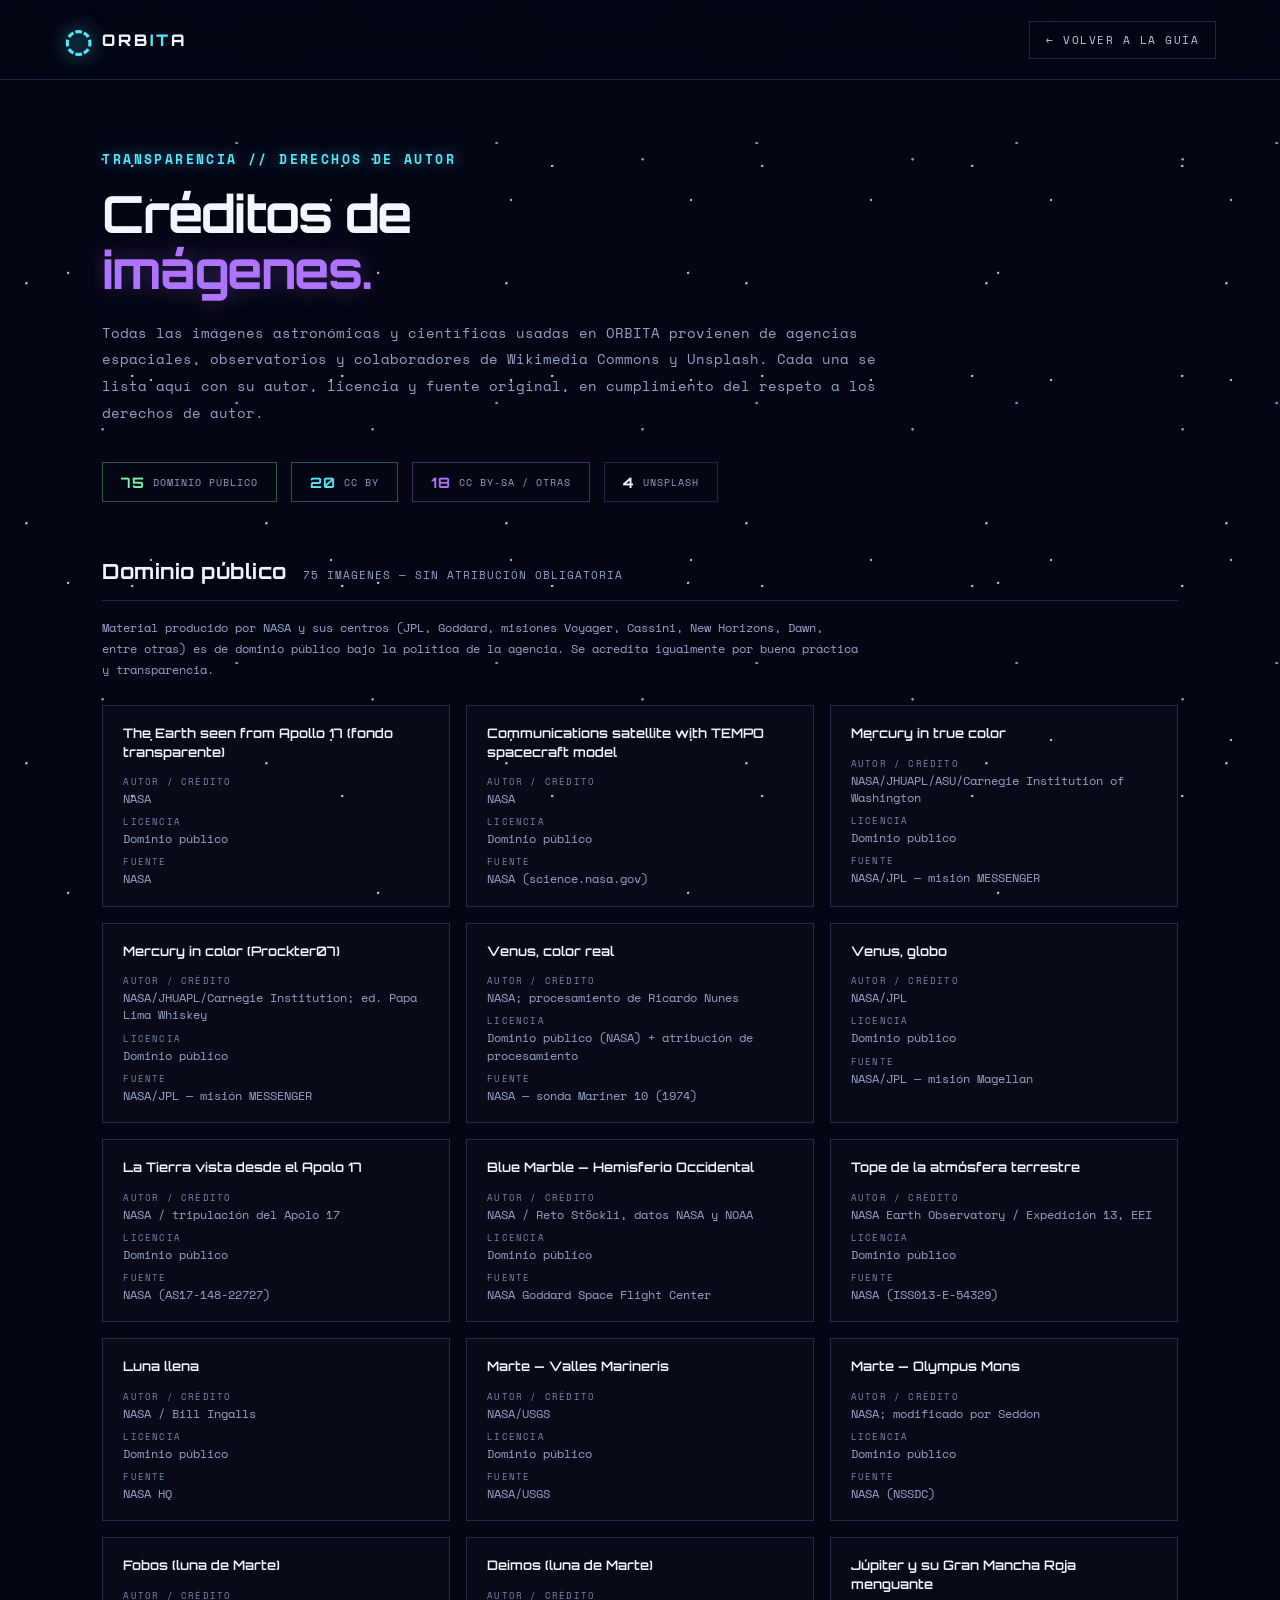
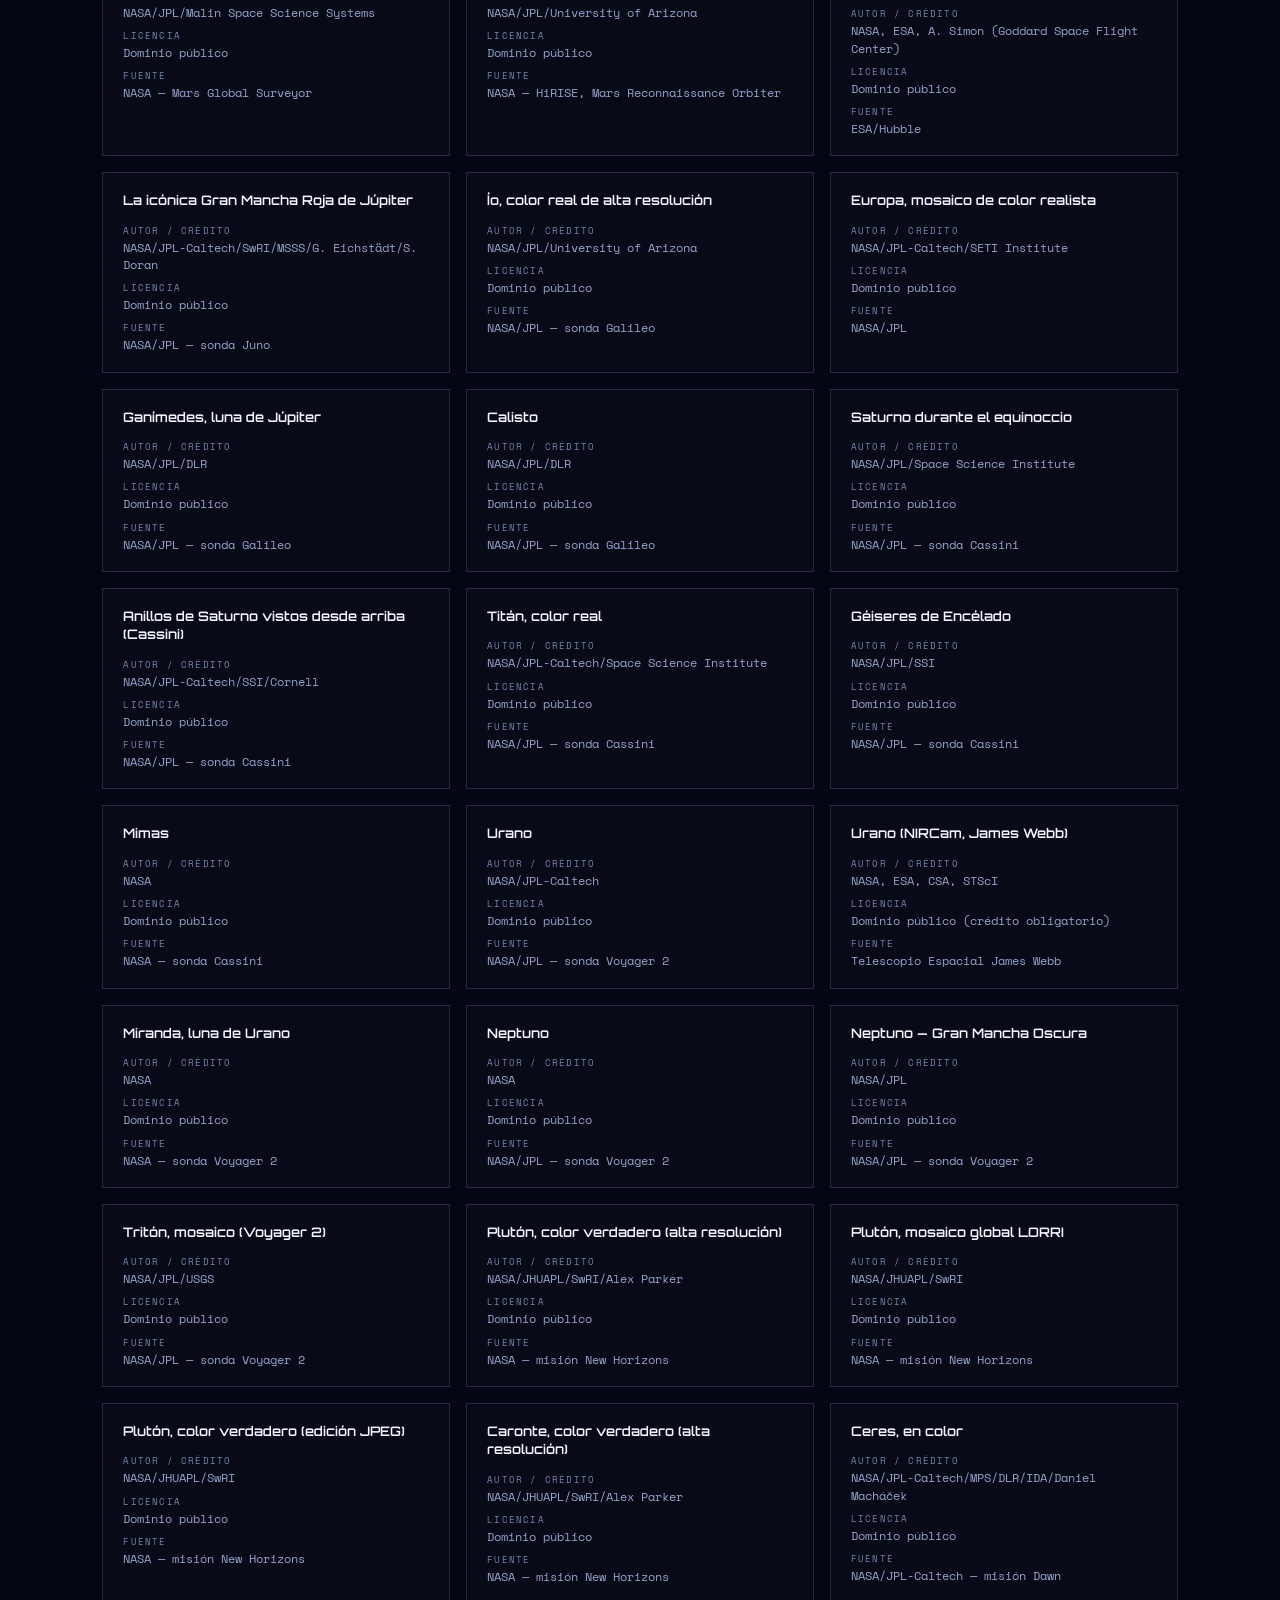
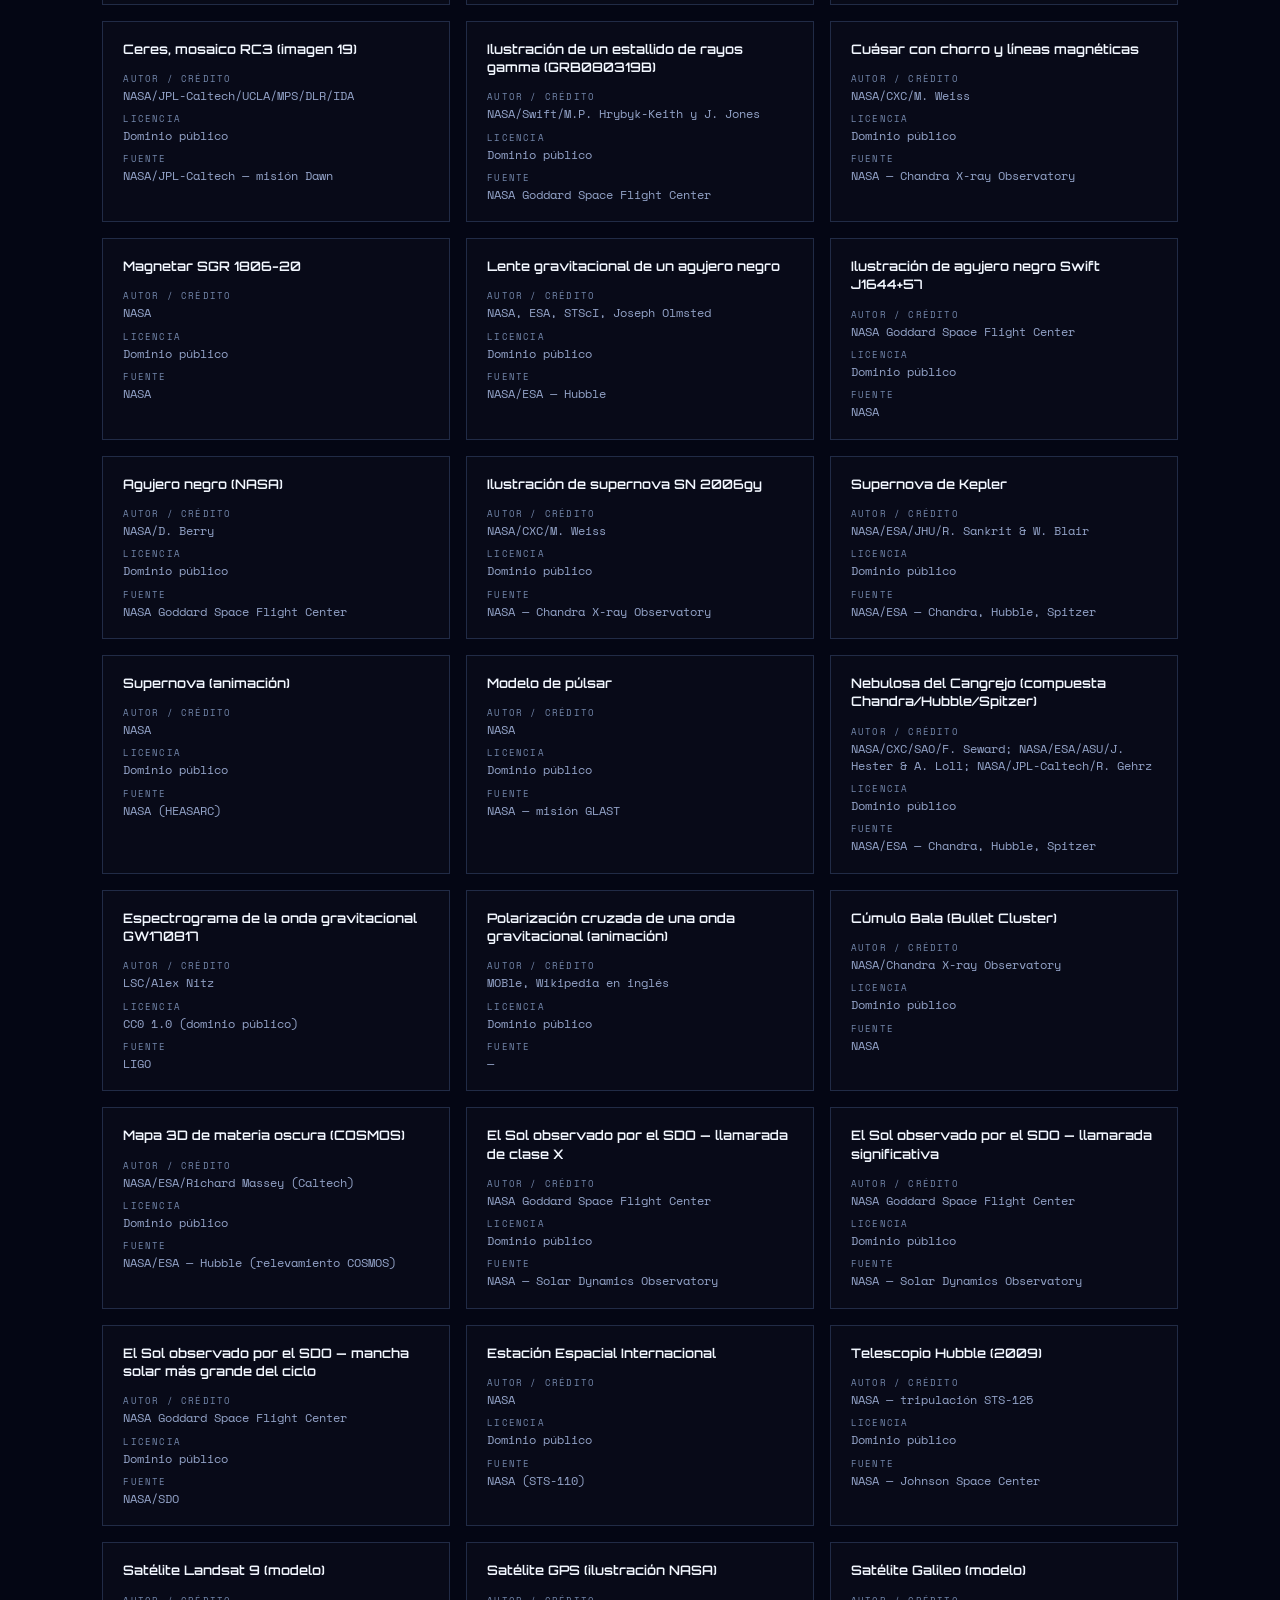
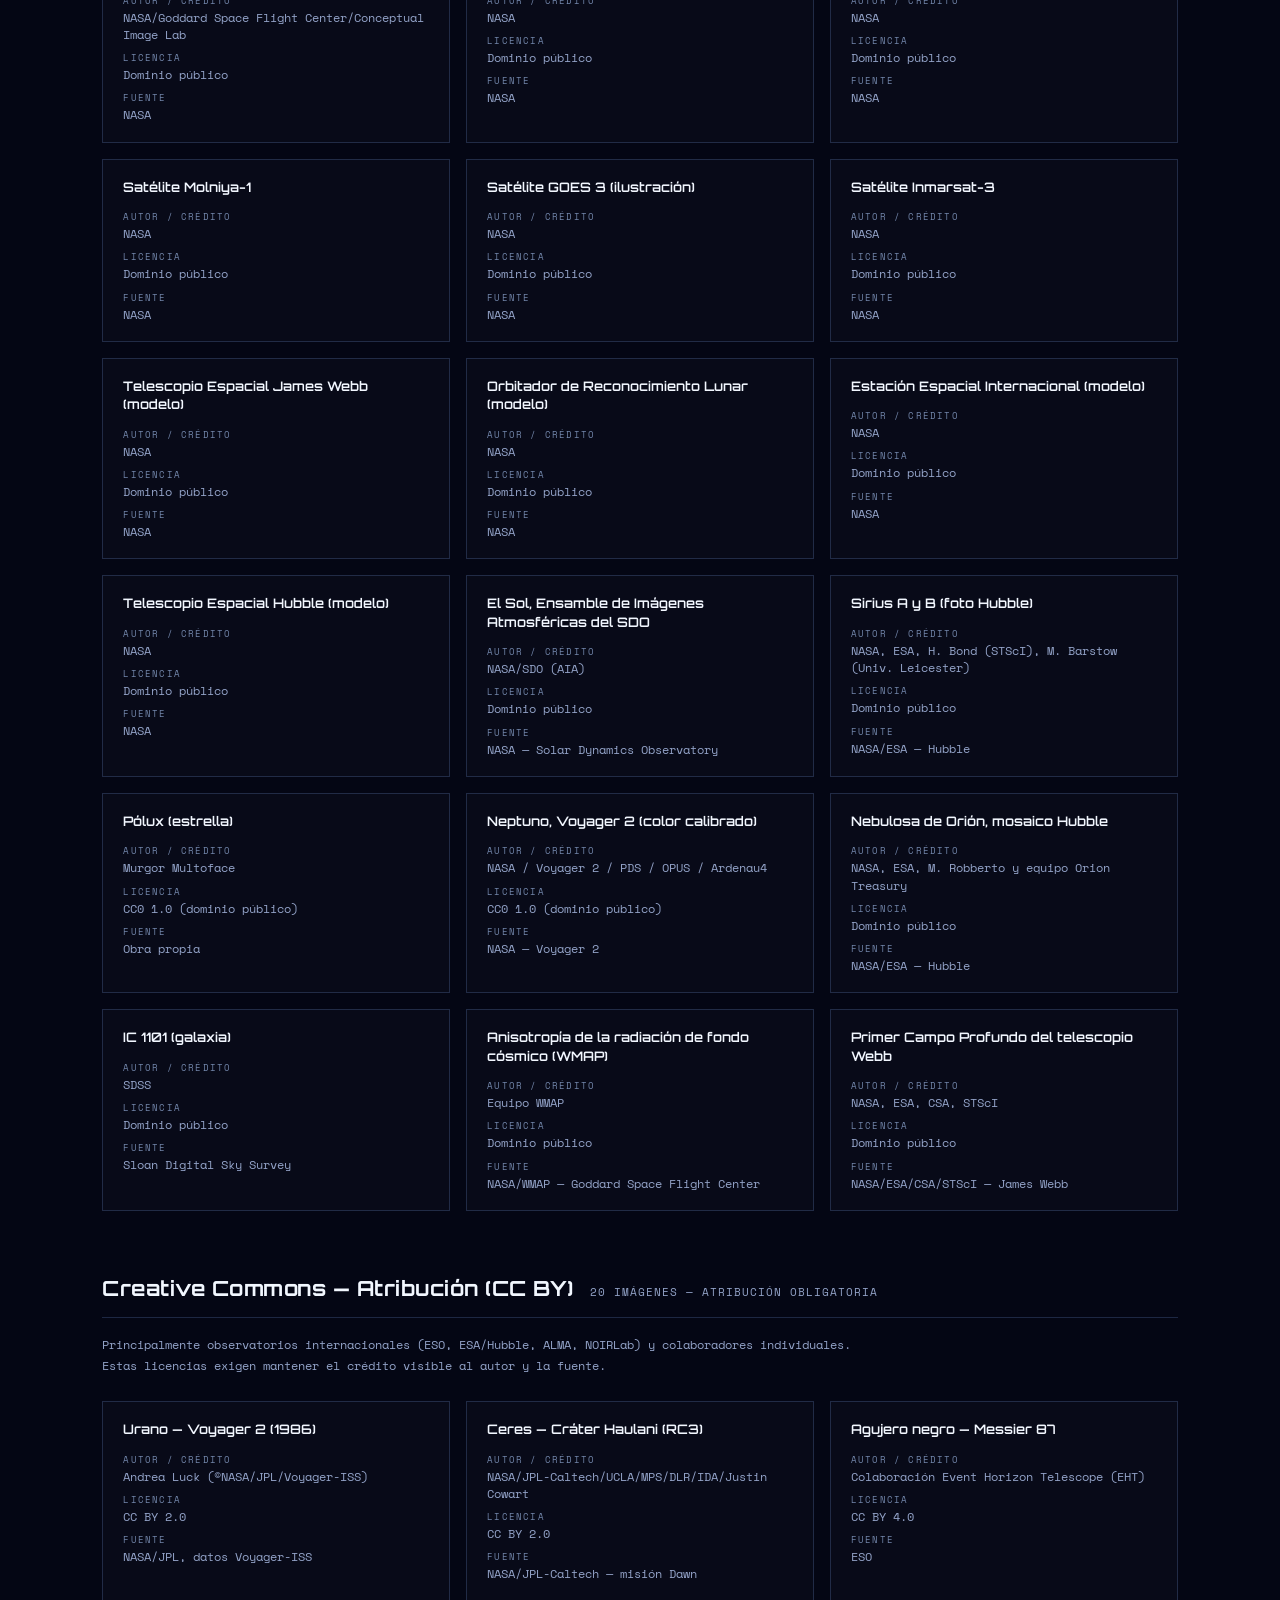
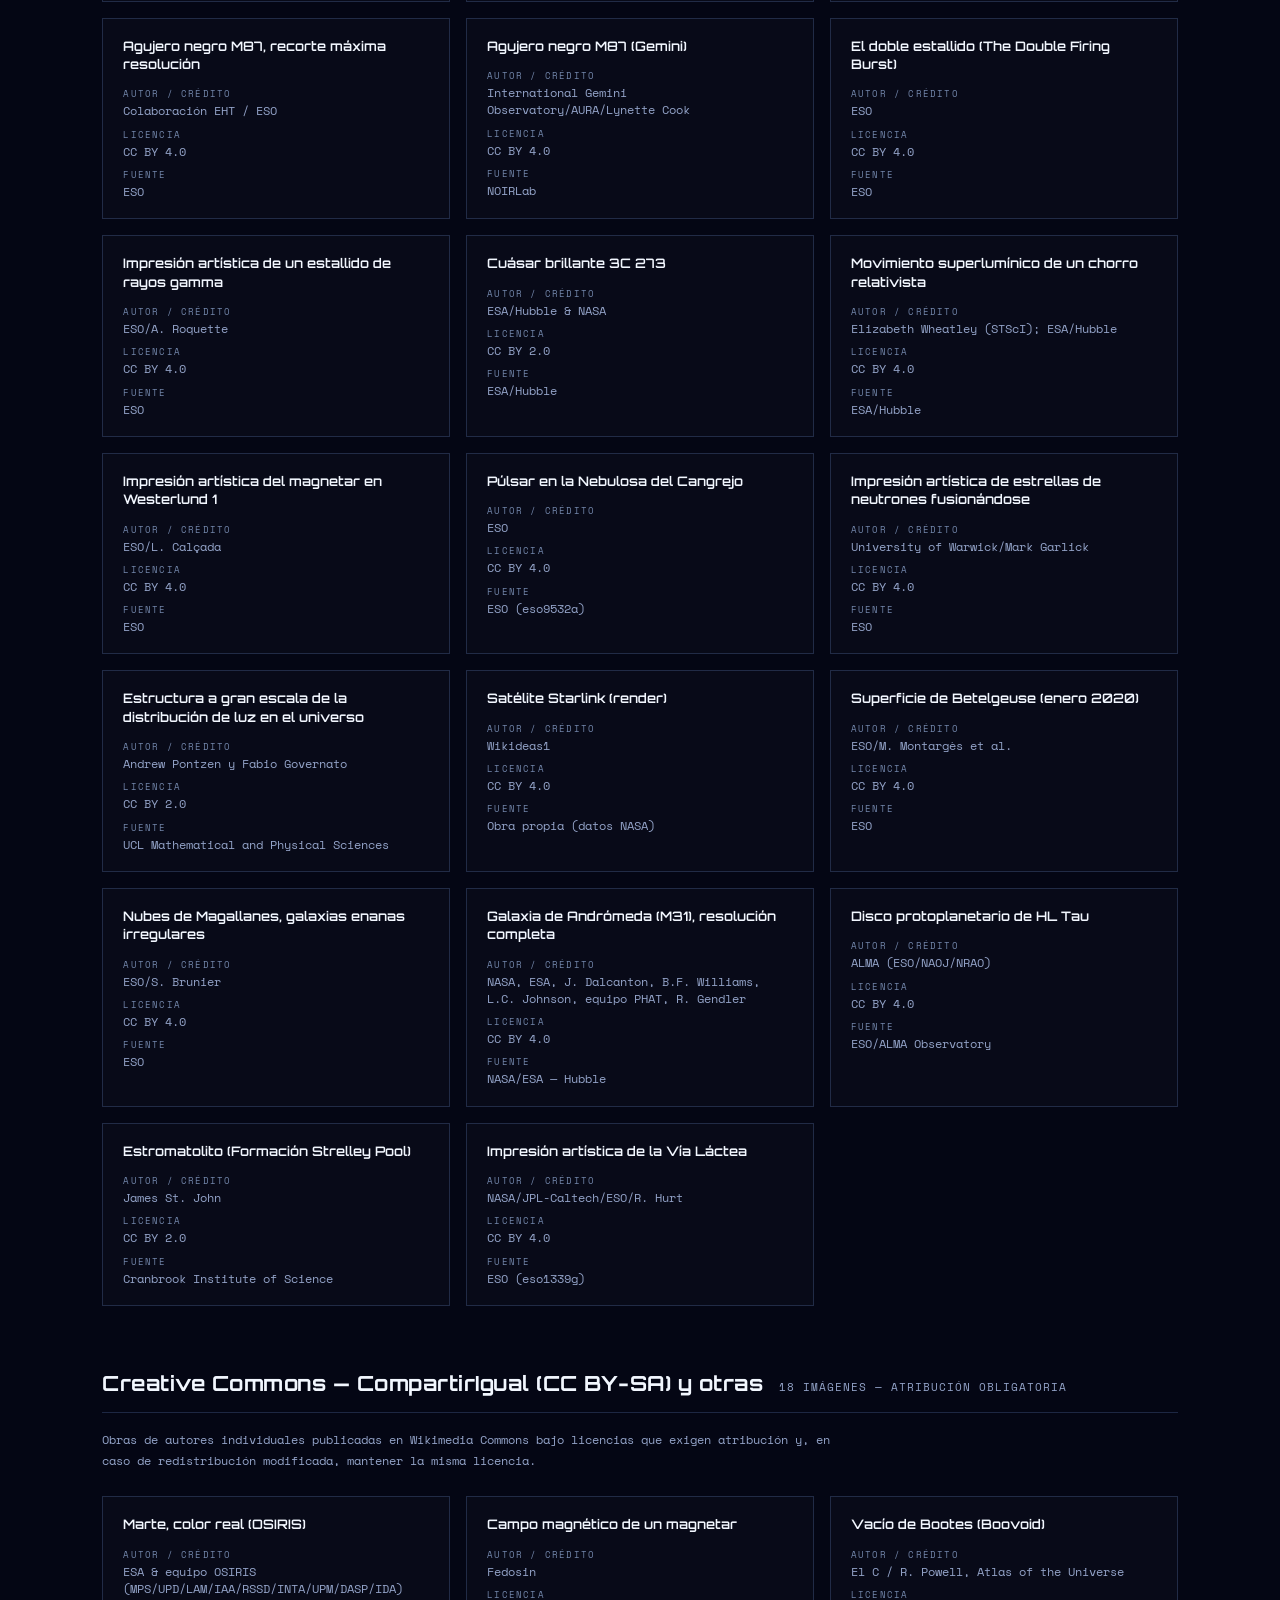
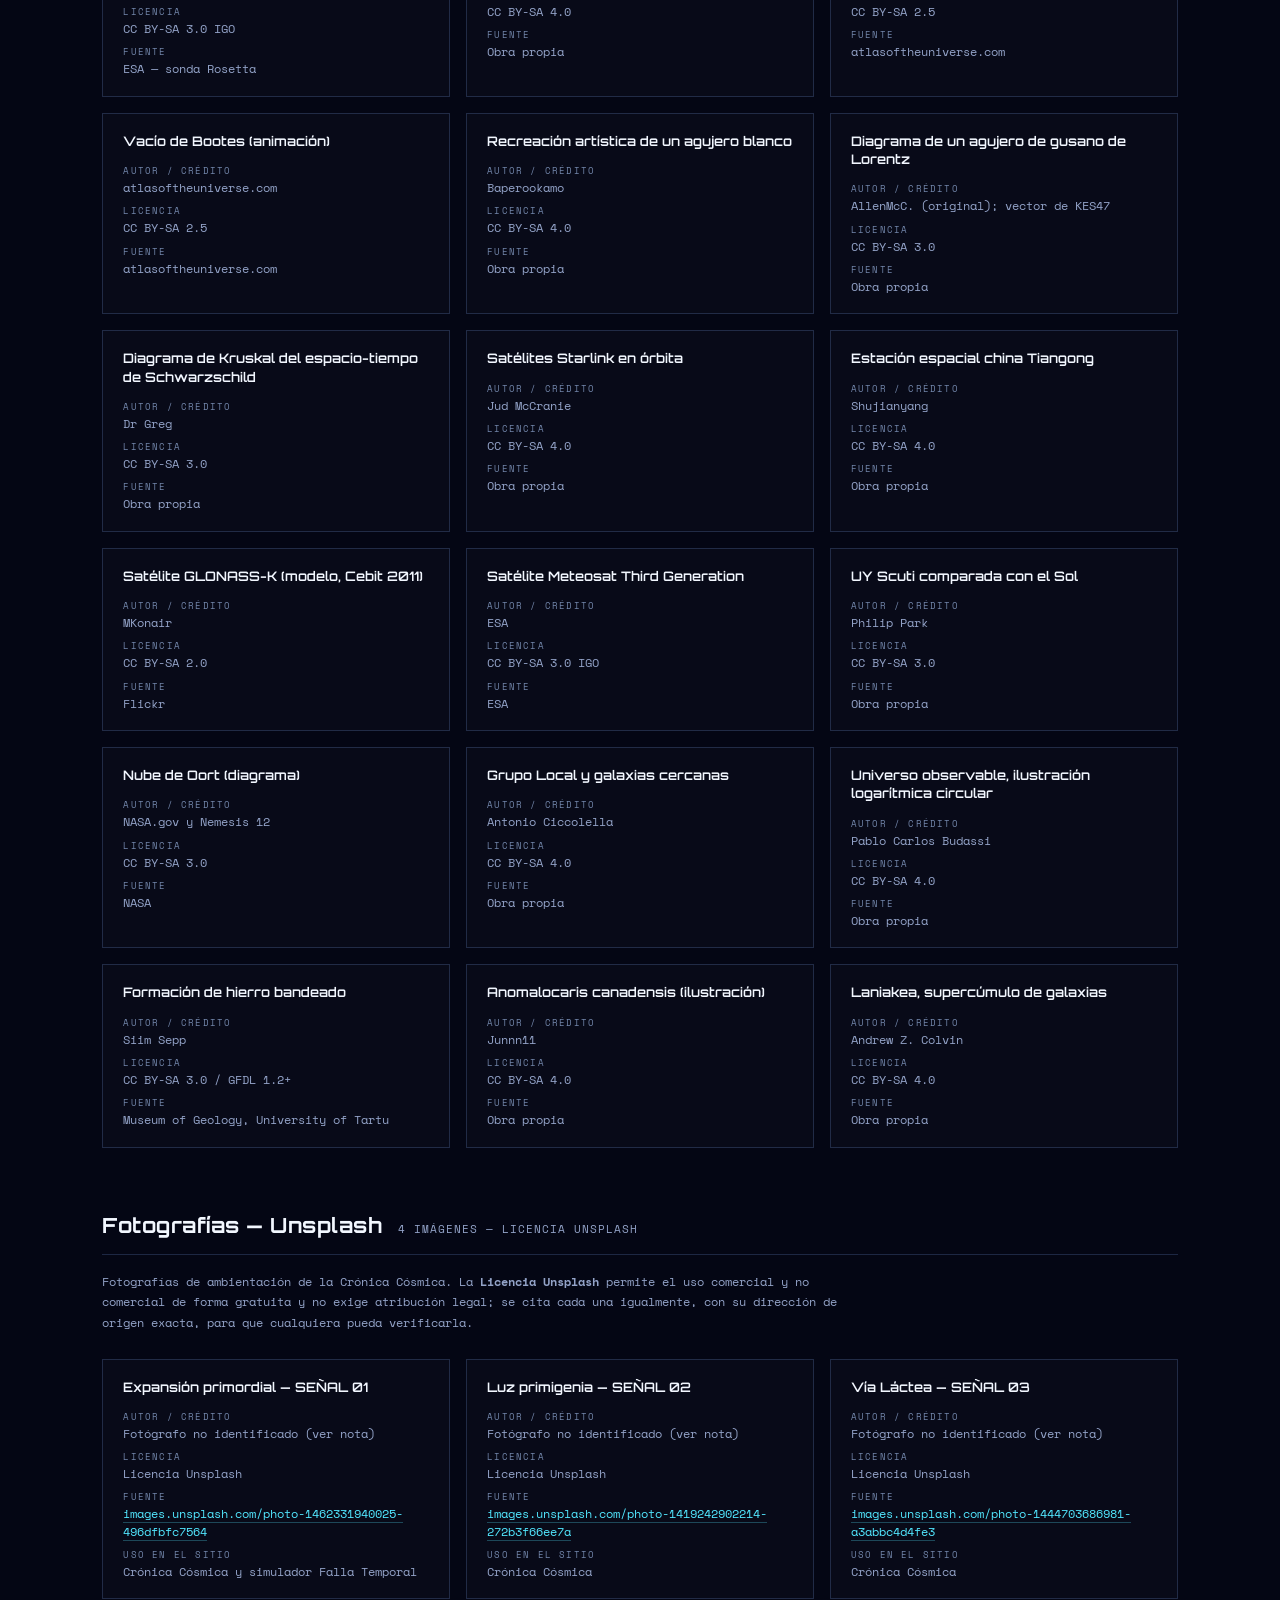
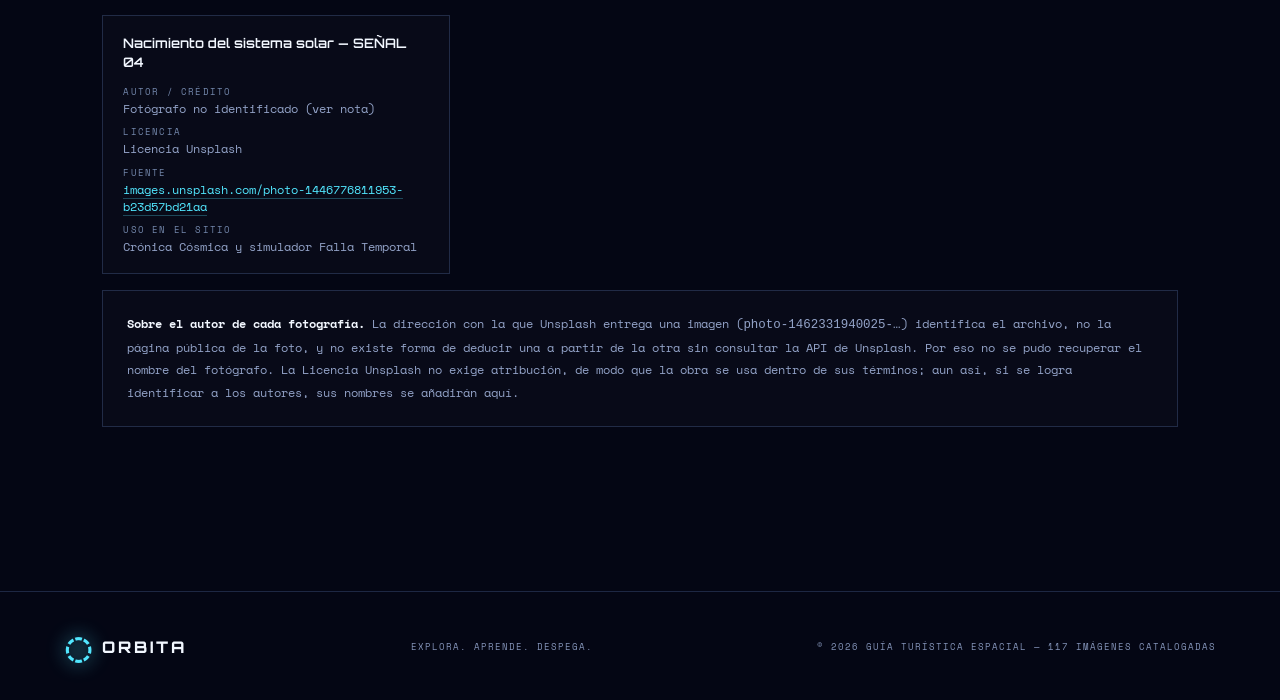
==== credits.html @ 4a0aab39 "Añade la página de créditos de imágenes y la enlaza desde el pie El reglamento del concurso exige re" ====
<!doctype html>
<html lang="es">
<head>
  <meta charset="UTF-8">
  <meta name="viewport" content="width=device-width, initial-scale=1.0">
  <meta name="theme-color" content="#050817">
  <meta name="description" content="Créditos y atribuciones de las imágenes utilizadas en ORBITA, Guía Turística Espacial.">
  <title>CRÉDITOS // ORBITA</title>
  <link rel="preconnect" href="https://fonts.googleapis.com">
  <link rel="preconnect" href="https://fonts.gstatic.com" crossorigin>
  <link href="https://fonts.googleapis.com/css2?family=Orbitron:wght@400;500;600;700;800&family=Space+Mono:wght@400;700&display=swap" rel="stylesheet">
  <style>
    :root{--ink:#f2f7ff;--muted:#93a3c8;--bg:#040614;--line:rgba(128,177,255,.2);--cyan:#52e7ff;--purple:#ae73ff;--green:#75f7ab;--red:#ff6389;--mono:"Space Mono",monospace;--display:"Orbitron",sans-serif}
    *{box-sizing:border-box}
    html{scroll-behavior:smooth}
    body{margin:0;color:var(--ink);background:var(--bg);font-family:var(--mono);overflow-x:hidden}
    a{color:inherit;text-decoration:none}
    .star-field{position:fixed;inset:0;pointer-events:none;z-index:-3;background-image:radial-gradient(circle at 11% 18%,#d6f5ff 0 1px,transparent 1.7px),radial-gradient(circle at 84% 11%,#fff 0 1px,transparent 1.4px),radial-gradient(circle at 38% 59%,#a5e8ff 0 1px,transparent 1.6px),radial-gradient(circle at 63% 79%,#fff 0 1px,transparent 1.5px),radial-gradient(circle at 91% 55%,#c8b4ff 0 1px,transparent 1.6px),radial-gradient(circle at 22% 88%,#fff 0 1px,transparent 1.5px);background-size:240px 240px,180px 180px,270px 270px,210px 210px,260px 260px,310px 310px;opacity:.7}
    .site-header{height:80px;display:flex;align-items:center;justify-content:space-between;padding:0 clamp(24px,5vw,86px);border-bottom:1px solid var(--line);background:rgba(4,6,20,.68);backdrop-filter:blur(18px);position:sticky;top:0;z-index:5}
    .brand{display:inline-flex;align-items:center;gap:7px;font-family:var(--display);font-weight:800;letter-spacing:3px;font-size:1rem}
    .brand span span{color:var(--cyan)}
    .brand-mark{color:var(--cyan);font-size:2rem;line-height:1;text-shadow:0 0 18px var(--cyan)}
    .back-link{font-size:.66rem;letter-spacing:1.5px;color:#b8c6e5;border:1px solid var(--line);padding:10px 16px;transition:color .2s ease,border-color .2s ease}
    .back-link:hover{color:var(--cyan);border-color:var(--cyan)}
    main{padding:70px clamp(24px,8vw,140px) 100px;max-width:1400px;margin:0 auto}
    .eyebrow{color:var(--cyan);font-size:.8rem;font-weight:700;letter-spacing:2.4px;text-shadow:0 0 14px rgba(82,231,255,.55);margin:0 0 16px}
    h1{font-family:var(--display);font-size:clamp(2rem,4vw,3.4rem);line-height:1.1;letter-spacing:-1.5px;margin:0 0 22px}
    h1 span{color:var(--purple);text-shadow:0 0 25px rgba(174,115,255,.3)}
    .intro{color:var(--muted);max-width:780px;line-height:1.85;font-size:.9rem;margin:0 0 20px}
    .stat-bar{display:flex;flex-wrap:wrap;gap:14px;margin:36px 0 56px}
    .stat-chip{border:1px solid var(--line);padding:10px 18px;font-size:.62rem;letter-spacing:1px;color:var(--muted);display:flex;align-items:center;gap:8px}
    .stat-chip strong{color:var(--ink);font-family:var(--display);font-size:.9rem}
    .stat-chip.pd{border-color:rgba(117,247,171,.35)}
    .stat-chip.pd strong{color:var(--green)}
    .stat-chip.ccby{border-color:rgba(82,231,255,.35)}
    .stat-chip.ccby strong{color:var(--cyan)}
    .stat-chip.ccsa{border-color:rgba(174,115,255,.35)}
    .stat-chip.ccsa strong{color:var(--purple)}
    section.license-group{margin-bottom:64px}
    .group-heading{display:flex;align-items:baseline;gap:16px;border-bottom:1px solid var(--line);padding-bottom:16px;margin-bottom:26px}
    .group-heading h2{font-family:var(--display);font-size:1.3rem;margin:0;letter-spacing:.5px}
    .group-heading .group-count{color:var(--muted);font-size:.66rem;letter-spacing:1px}
    .group-note{color:var(--muted);font-size:.76rem;line-height:1.7;margin:-10px 0 26px;max-width:760px}
    .credit-grid{display:grid;grid-template-columns:repeat(auto-fill,minmax(300px,1fr));gap:16px}
    .credit-card{border:1px solid var(--line);background:rgba(255,255,255,.02);padding:18px 20px;transition:border-color .2s ease,background .2s ease}
    .credit-card:hover{border-color:rgba(82,231,255,.4);background:rgba(255,255,255,.04)}
    .credit-card h3{font-family:var(--display);font-size:.82rem;font-weight:600;line-height:1.4;margin:0 0 14px;color:var(--ink)}
    .credit-card dl{margin:0;display:flex;flex-direction:column;gap:8px}
    .credit-card dt{font-size:.56rem;letter-spacing:1.2px;color:#7488ad;margin:0}
    .credit-card dd{font-size:.72rem;color:var(--muted);margin:2px 0 0;line-height:1.5}
    .credit-card .src-link{color:var(--cyan);overflow-wrap:anywhere;border-bottom:1px solid rgba(82,231,255,.28);transition:border-color .2s ease}
    .credit-card .src-link:hover,.credit-card .src-link:focus-visible{border-color:var(--cyan)}
    .unsplash-note{border:1px solid var(--line);padding:22px 24px;background:rgba(255,255,255,.02);font-size:.78rem;color:var(--muted);line-height:1.8;margin-top:16px}
    .unsplash-note strong{color:var(--ink)}
    footer{border-top:1px solid var(--line);min-height:110px;display:flex;align-items:center;justify-content:space-between;padding:25px clamp(24px,5vw,86px);color:#8494b9;font-size:.56rem;letter-spacing:1px;flex-wrap:wrap;gap:12px}
    footer .brand{color:var(--ink)}
    footer a:hover{color:var(--cyan)}
  </style>
</head>
<body>
  <div class="star-field" aria-hidden="true"></div>
  <header class="site-header">
    <a class="brand" href="index.html#inicio" aria-label="ORBITA, ir al inicio"><span class="brand-mark">◌</span><span>ORB<span>IT</span>A</span></a>
    <a class="back-link" href="index.html#inicio">← VOLVER A LA GUÍA</a>
  </header>

  <main>
    <p class="eyebrow">TRANSPARENCIA // DERECHOS DE AUTOR</p>
    <h1>Créditos de<br><span>imágenes.</span></h1>
    <p class="intro">Todas las imágenes astronómicas y científicas usadas en ORBITA provienen de agencias espaciales, observatorios y colaboradores de Wikimedia Commons y Unsplash. Cada una se lista aquí con su autor, licencia y fuente original, en cumplimiento del respeto a los derechos de autor.</p>

    <div class="stat-bar">
      <span class="stat-chip pd"><strong>75</strong> DOMINIO PÚBLICO</span>
      <span class="stat-chip ccby"><strong>20</strong> CC BY</span>
      <span class="stat-chip ccsa"><strong>18</strong> CC BY-SA / OTRAS</span>
      <span class="stat-chip"><strong>4</strong> UNSPLASH</span>
    </div>

    <section class="license-group">
      <div class="group-heading">
        <h2>Dominio público</h2>
        <span class="group-count">75 IMÁGENES — SIN ATRIBUCIÓN OBLIGATORIA</span>
      </div>
      <p class="group-note">Material producido por NASA y sus centros (JPL, Goddard, misiones Voyager, Cassini, New Horizons, Dawn, entre otras) es de dominio público bajo la política de la agencia. Se acredita igualmente por buena práctica y transparencia.</p>
      <div class="credit-grid">
        <article class="credit-card"><h3>The Earth seen from Apollo 17 (fondo transparente)</h3><dl><div><dt>AUTOR / CRÉDITO</dt><dd>NASA</dd></div><div><dt>LICENCIA</dt><dd>Dominio público</dd></div><div><dt>FUENTE</dt><dd>NASA</dd></div></dl></article>
<article class="credit-card"><h3>Communications satellite with TEMPO spacecraft model</h3><dl><div><dt>AUTOR / CRÉDITO</dt><dd>NASA</dd></div><div><dt>LICENCIA</dt><dd>Dominio público</dd></div><div><dt>FUENTE</dt><dd>NASA (science.nasa.gov)</dd></div></dl></article>
<article class="credit-card"><h3>Mercury in true color</h3><dl><div><dt>AUTOR / CRÉDITO</dt><dd>NASA/JHUAPL/ASU/Carnegie Institution of Washington</dd></div><div><dt>LICENCIA</dt><dd>Dominio público</dd></div><div><dt>FUENTE</dt><dd>NASA/JPL — misión MESSENGER</dd></div></dl></article>
<article class="credit-card"><h3>Mercury in color (Prockter07)</h3><dl><div><dt>AUTOR / CRÉDITO</dt><dd>NASA/JHUAPL/Carnegie Institution; ed. Papa Lima Whiskey</dd></div><div><dt>LICENCIA</dt><dd>Dominio público</dd></div><div><dt>FUENTE</dt><dd>NASA/JPL — misión MESSENGER</dd></div></dl></article>
<article class="credit-card"><h3>Venus, color real</h3><dl><div><dt>AUTOR / CRÉDITO</dt><dd>NASA; procesamiento de Ricardo Nunes</dd></div><div><dt>LICENCIA</dt><dd>Dominio público (NASA) + atribución de procesamiento</dd></div><div><dt>FUENTE</dt><dd>NASA — sonda Mariner 10 (1974)</dd></div></dl></article>
<article class="credit-card"><h3>Venus, globo</h3><dl><div><dt>AUTOR / CRÉDITO</dt><dd>NASA/JPL</dd></div><div><dt>LICENCIA</dt><dd>Dominio público</dd></div><div><dt>FUENTE</dt><dd>NASA/JPL — misión Magellan</dd></div></dl></article>
<article class="credit-card"><h3>La Tierra vista desde el Apolo 17</h3><dl><div><dt>AUTOR / CRÉDITO</dt><dd>NASA / tripulación del Apolo 17</dd></div><div><dt>LICENCIA</dt><dd>Dominio público</dd></div><div><dt>FUENTE</dt><dd>NASA (AS17-148-22727)</dd></div></dl></article>
<article class="credit-card"><h3>Blue Marble — Hemisferio Occidental</h3><dl><div><dt>AUTOR / CRÉDITO</dt><dd>NASA / Reto Stöckli, datos NASA y NOAA</dd></div><div><dt>LICENCIA</dt><dd>Dominio público</dd></div><div><dt>FUENTE</dt><dd>NASA Goddard Space Flight Center</dd></div></dl></article>
<article class="credit-card"><h3>Tope de la atmósfera terrestre</h3><dl><div><dt>AUTOR / CRÉDITO</dt><dd>NASA Earth Observatory / Expedición 13, EEI</dd></div><div><dt>LICENCIA</dt><dd>Dominio público</dd></div><div><dt>FUENTE</dt><dd>NASA (ISS013-E-54329)</dd></div></dl></article>
<article class="credit-card"><h3>Luna llena</h3><dl><div><dt>AUTOR / CRÉDITO</dt><dd>NASA / Bill Ingalls</dd></div><div><dt>LICENCIA</dt><dd>Dominio público</dd></div><div><dt>FUENTE</dt><dd>NASA HQ</dd></div></dl></article>
<article class="credit-card"><h3>Marte — Valles Marineris</h3><dl><div><dt>AUTOR / CRÉDITO</dt><dd>NASA/USGS</dd></div><div><dt>LICENCIA</dt><dd>Dominio público</dd></div><div><dt>FUENTE</dt><dd>NASA/USGS</dd></div></dl></article>
<article class="credit-card"><h3>Marte — Olympus Mons</h3><dl><div><dt>AUTOR / CRÉDITO</dt><dd>NASA; modificado por Seddon</dd></div><div><dt>LICENCIA</dt><dd>Dominio público</dd></div><div><dt>FUENTE</dt><dd>NASA (NSSDC)</dd></div></dl></article>
<article class="credit-card"><h3>Fobos (luna de Marte)</h3><dl><div><dt>AUTOR / CRÉDITO</dt><dd>NASA/JPL/Malin Space Science Systems</dd></div><div><dt>LICENCIA</dt><dd>Dominio público</dd></div><div><dt>FUENTE</dt><dd>NASA — Mars Global Surveyor</dd></div></dl></article>
<article class="credit-card"><h3>Deimos (luna de Marte)</h3><dl><div><dt>AUTOR / CRÉDITO</dt><dd>NASA/JPL/University of Arizona</dd></div><div><dt>LICENCIA</dt><dd>Dominio público</dd></div><div><dt>FUENTE</dt><dd>NASA — HiRISE, Mars Reconnaissance Orbiter</dd></div></dl></article>
<article class="credit-card"><h3>Júpiter y su Gran Mancha Roja menguante</h3><dl><div><dt>AUTOR / CRÉDITO</dt><dd>NASA, ESA, A. Simon (Goddard Space Flight Center)</dd></div><div><dt>LICENCIA</dt><dd>Dominio público</dd></div><div><dt>FUENTE</dt><dd>ESA/Hubble</dd></div></dl></article>
<article class="credit-card"><h3>La icónica Gran Mancha Roja de Júpiter</h3><dl><div><dt>AUTOR / CRÉDITO</dt><dd>NASA/JPL-Caltech/SwRI/MSSS/G. Eichstädt/S. Doran</dd></div><div><dt>LICENCIA</dt><dd>Dominio público</dd></div><div><dt>FUENTE</dt><dd>NASA/JPL — sonda Juno</dd></div></dl></article>
<article class="credit-card"><h3>Ío, color real de alta resolución</h3><dl><div><dt>AUTOR / CRÉDITO</dt><dd>NASA/JPL/University of Arizona</dd></div><div><dt>LICENCIA</dt><dd>Dominio público</dd></div><div><dt>FUENTE</dt><dd>NASA/JPL — sonda Galileo</dd></div></dl></article>
<article class="credit-card"><h3>Europa, mosaico de color realista</h3><dl><div><dt>AUTOR / CRÉDITO</dt><dd>NASA/JPL-Caltech/SETI Institute</dd></div><div><dt>LICENCIA</dt><dd>Dominio público</dd></div><div><dt>FUENTE</dt><dd>NASA/JPL</dd></div></dl></article>
<article class="credit-card"><h3>Ganímedes, luna de Júpiter</h3><dl><div><dt>AUTOR / CRÉDITO</dt><dd>NASA/JPL/DLR</dd></div><div><dt>LICENCIA</dt><dd>Dominio público</dd></div><div><dt>FUENTE</dt><dd>NASA/JPL — sonda Galileo</dd></div></dl></article>
<article class="credit-card"><h3>Calisto</h3><dl><div><dt>AUTOR / CRÉDITO</dt><dd>NASA/JPL/DLR</dd></div><div><dt>LICENCIA</dt><dd>Dominio público</dd></div><div><dt>FUENTE</dt><dd>NASA/JPL — sonda Galileo</dd></div></dl></article>
<article class="credit-card"><h3>Saturno durante el equinoccio</h3><dl><div><dt>AUTOR / CRÉDITO</dt><dd>NASA/JPL/Space Science Institute</dd></div><div><dt>LICENCIA</dt><dd>Dominio público</dd></div><div><dt>FUENTE</dt><dd>NASA/JPL — sonda Cassini</dd></div></dl></article>
<article class="credit-card"><h3>Anillos de Saturno vistos desde arriba (Cassini)</h3><dl><div><dt>AUTOR / CRÉDITO</dt><dd>NASA/JPL-Caltech/SSI/Cornell</dd></div><div><dt>LICENCIA</dt><dd>Dominio público</dd></div><div><dt>FUENTE</dt><dd>NASA/JPL — sonda Cassini</dd></div></dl></article>
<article class="credit-card"><h3>Titán, color real</h3><dl><div><dt>AUTOR / CRÉDITO</dt><dd>NASA/JPL-Caltech/Space Science Institute</dd></div><div><dt>LICENCIA</dt><dd>Dominio público</dd></div><div><dt>FUENTE</dt><dd>NASA/JPL — sonda Cassini</dd></div></dl></article>
<article class="credit-card"><h3>Géiseres de Encélado</h3><dl><div><dt>AUTOR / CRÉDITO</dt><dd>NASA/JPL/SSI</dd></div><div><dt>LICENCIA</dt><dd>Dominio público</dd></div><div><dt>FUENTE</dt><dd>NASA/JPL — sonda Cassini</dd></div></dl></article>
<article class="credit-card"><h3>Mimas</h3><dl><div><dt>AUTOR / CRÉDITO</dt><dd>NASA</dd></div><div><dt>LICENCIA</dt><dd>Dominio público</dd></div><div><dt>FUENTE</dt><dd>NASA — sonda Cassini</dd></div></dl></article>
<article class="credit-card"><h3>Urano</h3><dl><div><dt>AUTOR / CRÉDITO</dt><dd>NASA/JPL-Caltech</dd></div><div><dt>LICENCIA</dt><dd>Dominio público</dd></div><div><dt>FUENTE</dt><dd>NASA/JPL — sonda Voyager 2</dd></div></dl></article>
<article class="credit-card"><h3>Urano (NIRCam, James Webb)</h3><dl><div><dt>AUTOR / CRÉDITO</dt><dd>NASA, ESA, CSA, STScI</dd></div><div><dt>LICENCIA</dt><dd>Dominio público (crédito obligatorio)</dd></div><div><dt>FUENTE</dt><dd>Telescopio Espacial James Webb</dd></div></dl></article>
<article class="credit-card"><h3>Miranda, luna de Urano</h3><dl><div><dt>AUTOR / CRÉDITO</dt><dd>NASA</dd></div><div><dt>LICENCIA</dt><dd>Dominio público</dd></div><div><dt>FUENTE</dt><dd>NASA — sonda Voyager 2</dd></div></dl></article>
<article class="credit-card"><h3>Neptuno</h3><dl><div><dt>AUTOR / CRÉDITO</dt><dd>NASA</dd></div><div><dt>LICENCIA</dt><dd>Dominio público</dd></div><div><dt>FUENTE</dt><dd>NASA/JPL — sonda Voyager 2</dd></div></dl></article>
<article class="credit-card"><h3>Neptuno — Gran Mancha Oscura</h3><dl><div><dt>AUTOR / CRÉDITO</dt><dd>NASA/JPL</dd></div><div><dt>LICENCIA</dt><dd>Dominio público</dd></div><div><dt>FUENTE</dt><dd>NASA/JPL — sonda Voyager 2</dd></div></dl></article>
<article class="credit-card"><h3>Tritón, mosaico (Voyager 2)</h3><dl><div><dt>AUTOR / CRÉDITO</dt><dd>NASA/JPL/USGS</dd></div><div><dt>LICENCIA</dt><dd>Dominio público</dd></div><div><dt>FUENTE</dt><dd>NASA/JPL — sonda Voyager 2</dd></div></dl></article>
<article class="credit-card"><h3>Plutón, color verdadero (alta resolución)</h3><dl><div><dt>AUTOR / CRÉDITO</dt><dd>NASA/JHUAPL/SwRI/Alex Parker</dd></div><div><dt>LICENCIA</dt><dd>Dominio público</dd></div><div><dt>FUENTE</dt><dd>NASA — misión New Horizons</dd></div></dl></article>
<article class="credit-card"><h3>Plutón, mosaico global LORRI</h3><dl><div><dt>AUTOR / CRÉDITO</dt><dd>NASA/JHUAPL/SwRI</dd></div><div><dt>LICENCIA</dt><dd>Dominio público</dd></div><div><dt>FUENTE</dt><dd>NASA — misión New Horizons</dd></div></dl></article>
<article class="credit-card"><h3>Plutón, color verdadero (edición JPEG)</h3><dl><div><dt>AUTOR / CRÉDITO</dt><dd>NASA/JHUAPL/SwRI</dd></div><div><dt>LICENCIA</dt><dd>Dominio público</dd></div><div><dt>FUENTE</dt><dd>NASA — misión New Horizons</dd></div></dl></article>
<article class="credit-card"><h3>Caronte, color verdadero (alta resolución)</h3><dl><div><dt>AUTOR / CRÉDITO</dt><dd>NASA/JHUAPL/SwRI/Alex Parker</dd></div><div><dt>LICENCIA</dt><dd>Dominio público</dd></div><div><dt>FUENTE</dt><dd>NASA — misión New Horizons</dd></div></dl></article>
<article class="credit-card"><h3>Ceres, en color</h3><dl><div><dt>AUTOR / CRÉDITO</dt><dd>NASA/JPL-Caltech/MPS/DLR/IDA/Daniel Macháček</dd></div><div><dt>LICENCIA</dt><dd>Dominio público</dd></div><div><dt>FUENTE</dt><dd>NASA/JPL-Caltech — misión Dawn</dd></div></dl></article>
<article class="credit-card"><h3>Ceres, mosaico RC3 (imagen 19)</h3><dl><div><dt>AUTOR / CRÉDITO</dt><dd>NASA/JPL-Caltech/UCLA/MPS/DLR/IDA</dd></div><div><dt>LICENCIA</dt><dd>Dominio público</dd></div><div><dt>FUENTE</dt><dd>NASA/JPL-Caltech — misión Dawn</dd></div></dl></article>
<article class="credit-card"><h3>Ilustración de un estallido de rayos gamma (GRB080319B)</h3><dl><div><dt>AUTOR / CRÉDITO</dt><dd>NASA/Swift/M.P. Hrybyk-Keith y J. Jones</dd></div><div><dt>LICENCIA</dt><dd>Dominio público</dd></div><div><dt>FUENTE</dt><dd>NASA Goddard Space Flight Center</dd></div></dl></article>
<article class="credit-card"><h3>Cuásar con chorro y líneas magnéticas</h3><dl><div><dt>AUTOR / CRÉDITO</dt><dd>NASA/CXC/M. Weiss</dd></div><div><dt>LICENCIA</dt><dd>Dominio público</dd></div><div><dt>FUENTE</dt><dd>NASA — Chandra X-ray Observatory</dd></div></dl></article>
<article class="credit-card"><h3>Magnetar SGR 1806-20</h3><dl><div><dt>AUTOR / CRÉDITO</dt><dd>NASA</dd></div><div><dt>LICENCIA</dt><dd>Dominio público</dd></div><div><dt>FUENTE</dt><dd>NASA</dd></div></dl></article>
<article class="credit-card"><h3>Lente gravitacional de un agujero negro</h3><dl><div><dt>AUTOR / CRÉDITO</dt><dd>NASA, ESA, STScI, Joseph Olmsted</dd></div><div><dt>LICENCIA</dt><dd>Dominio público</dd></div><div><dt>FUENTE</dt><dd>NASA/ESA — Hubble</dd></div></dl></article>
<article class="credit-card"><h3>Ilustración de agujero negro Swift J1644+57</h3><dl><div><dt>AUTOR / CRÉDITO</dt><dd>NASA Goddard Space Flight Center</dd></div><div><dt>LICENCIA</dt><dd>Dominio público</dd></div><div><dt>FUENTE</dt><dd>NASA</dd></div></dl></article>
<article class="credit-card"><h3>Agujero negro (NASA)</h3><dl><div><dt>AUTOR / CRÉDITO</dt><dd>NASA/D. Berry</dd></div><div><dt>LICENCIA</dt><dd>Dominio público</dd></div><div><dt>FUENTE</dt><dd>NASA Goddard Space Flight Center</dd></div></dl></article>
<article class="credit-card"><h3>Ilustración de supernova SN 2006gy</h3><dl><div><dt>AUTOR / CRÉDITO</dt><dd>NASA/CXC/M. Weiss</dd></div><div><dt>LICENCIA</dt><dd>Dominio público</dd></div><div><dt>FUENTE</dt><dd>NASA — Chandra X-ray Observatory</dd></div></dl></article>
<article class="credit-card"><h3>Supernova de Kepler</h3><dl><div><dt>AUTOR / CRÉDITO</dt><dd>NASA/ESA/JHU/R. Sankrit &amp; W. Blair</dd></div><div><dt>LICENCIA</dt><dd>Dominio público</dd></div><div><dt>FUENTE</dt><dd>NASA/ESA — Chandra, Hubble, Spitzer</dd></div></dl></article>
<article class="credit-card"><h3>Supernova (animación)</h3><dl><div><dt>AUTOR / CRÉDITO</dt><dd>NASA</dd></div><div><dt>LICENCIA</dt><dd>Dominio público</dd></div><div><dt>FUENTE</dt><dd>NASA (HEASARC)</dd></div></dl></article>
<article class="credit-card"><h3>Modelo de púlsar</h3><dl><div><dt>AUTOR / CRÉDITO</dt><dd>NASA</dd></div><div><dt>LICENCIA</dt><dd>Dominio público</dd></div><div><dt>FUENTE</dt><dd>NASA — misión GLAST</dd></div></dl></article>
<article class="credit-card"><h3>Nebulosa del Cangrejo (compuesta Chandra/Hubble/Spitzer)</h3><dl><div><dt>AUTOR / CRÉDITO</dt><dd>NASA/CXC/SAO/F. Seward; NASA/ESA/ASU/J. Hester &amp; A. Loll; NASA/JPL-Caltech/R. Gehrz</dd></div><div><dt>LICENCIA</dt><dd>Dominio público</dd></div><div><dt>FUENTE</dt><dd>NASA/ESA — Chandra, Hubble, Spitzer</dd></div></dl></article>
<article class="credit-card"><h3>Espectrograma de la onda gravitacional GW170817</h3><dl><div><dt>AUTOR / CRÉDITO</dt><dd>LSC/Alex Nitz</dd></div><div><dt>LICENCIA</dt><dd>CC0 1.0 (dominio público)</dd></div><div><dt>FUENTE</dt><dd>LIGO</dd></div></dl></article>
<article class="credit-card"><h3>Polarización cruzada de una onda gravitacional (animación)</h3><dl><div><dt>AUTOR / CRÉDITO</dt><dd>MOBle, Wikipedia en inglés</dd></div><div><dt>LICENCIA</dt><dd>Dominio público</dd></div><div><dt>FUENTE</dt><dd>—</dd></div></dl></article>
<article class="credit-card"><h3>Cúmulo Bala (Bullet Cluster)</h3><dl><div><dt>AUTOR / CRÉDITO</dt><dd>NASA/Chandra X-ray Observatory</dd></div><div><dt>LICENCIA</dt><dd>Dominio público</dd></div><div><dt>FUENTE</dt><dd>NASA</dd></div></dl></article>
<article class="credit-card"><h3>Mapa 3D de materia oscura (COSMOS)</h3><dl><div><dt>AUTOR / CRÉDITO</dt><dd>NASA/ESA/Richard Massey (Caltech)</dd></div><div><dt>LICENCIA</dt><dd>Dominio público</dd></div><div><dt>FUENTE</dt><dd>NASA/ESA — Hubble (relevamiento COSMOS)</dd></div></dl></article>
<article class="credit-card"><h3>El Sol observado por el SDO — llamarada de clase X</h3><dl><div><dt>AUTOR / CRÉDITO</dt><dd>NASA Goddard Space Flight Center</dd></div><div><dt>LICENCIA</dt><dd>Dominio público</dd></div><div><dt>FUENTE</dt><dd>NASA — Solar Dynamics Observatory</dd></div></dl></article>
<article class="credit-card"><h3>El Sol observado por el SDO — llamarada significativa</h3><dl><div><dt>AUTOR / CRÉDITO</dt><dd>NASA Goddard Space Flight Center</dd></div><div><dt>LICENCIA</dt><dd>Dominio público</dd></div><div><dt>FUENTE</dt><dd>NASA — Solar Dynamics Observatory</dd></div></dl></article>
<article class="credit-card"><h3>El Sol observado por el SDO — mancha solar más grande del ciclo</h3><dl><div><dt>AUTOR / CRÉDITO</dt><dd>NASA Goddard Space Flight Center</dd></div><div><dt>LICENCIA</dt><dd>Dominio público</dd></div><div><dt>FUENTE</dt><dd>NASA/SDO</dd></div></dl></article>
<article class="credit-card"><h3>Estación Espacial Internacional</h3><dl><div><dt>AUTOR / CRÉDITO</dt><dd>NASA</dd></div><div><dt>LICENCIA</dt><dd>Dominio público</dd></div><div><dt>FUENTE</dt><dd>NASA (STS-110)</dd></div></dl></article>
<article class="credit-card"><h3>Telescopio Hubble (2009)</h3><dl><div><dt>AUTOR / CRÉDITO</dt><dd>NASA — tripulación STS-125</dd></div><div><dt>LICENCIA</dt><dd>Dominio público</dd></div><div><dt>FUENTE</dt><dd>NASA — Johnson Space Center</dd></div></dl></article>
<article class="credit-card"><h3>Satélite Landsat 9 (modelo)</h3><dl><div><dt>AUTOR / CRÉDITO</dt><dd>NASA/Goddard Space Flight Center/Conceptual Image Lab</dd></div><div><dt>LICENCIA</dt><dd>Dominio público</dd></div><div><dt>FUENTE</dt><dd>NASA</dd></div></dl></article>
<article class="credit-card"><h3>Satélite GPS (ilustración NASA)</h3><dl><div><dt>AUTOR / CRÉDITO</dt><dd>NASA</dd></div><div><dt>LICENCIA</dt><dd>Dominio público</dd></div><div><dt>FUENTE</dt><dd>NASA</dd></div></dl></article>
<article class="credit-card"><h3>Satélite Galileo (modelo)</h3><dl><div><dt>AUTOR / CRÉDITO</dt><dd>NASA</dd></div><div><dt>LICENCIA</dt><dd>Dominio público</dd></div><div><dt>FUENTE</dt><dd>NASA</dd></div></dl></article>
<article class="credit-card"><h3>Satélite Molniya-1</h3><dl><div><dt>AUTOR / CRÉDITO</dt><dd>NASA</dd></div><div><dt>LICENCIA</dt><dd>Dominio público</dd></div><div><dt>FUENTE</dt><dd>NASA</dd></div></dl></article>
<article class="credit-card"><h3>Satélite GOES 3 (ilustración)</h3><dl><div><dt>AUTOR / CRÉDITO</dt><dd>NASA</dd></div><div><dt>LICENCIA</dt><dd>Dominio público</dd></div><div><dt>FUENTE</dt><dd>NASA</dd></div></dl></article>
<article class="credit-card"><h3>Satélite Inmarsat-3</h3><dl><div><dt>AUTOR / CRÉDITO</dt><dd>NASA</dd></div><div><dt>LICENCIA</dt><dd>Dominio público</dd></div><div><dt>FUENTE</dt><dd>NASA</dd></div></dl></article>
<article class="credit-card"><h3>Telescopio Espacial James Webb (modelo)</h3><dl><div><dt>AUTOR / CRÉDITO</dt><dd>NASA</dd></div><div><dt>LICENCIA</dt><dd>Dominio público</dd></div><div><dt>FUENTE</dt><dd>NASA</dd></div></dl></article>
<article class="credit-card"><h3>Orbitador de Reconocimiento Lunar (modelo)</h3><dl><div><dt>AUTOR / CRÉDITO</dt><dd>NASA</dd></div><div><dt>LICENCIA</dt><dd>Dominio público</dd></div><div><dt>FUENTE</dt><dd>NASA</dd></div></dl></article>
<article class="credit-card"><h3>Estación Espacial Internacional (modelo)</h3><dl><div><dt>AUTOR / CRÉDITO</dt><dd>NASA</dd></div><div><dt>LICENCIA</dt><dd>Dominio público</dd></div><div><dt>FUENTE</dt><dd>NASA</dd></div></dl></article>
<article class="credit-card"><h3>Telescopio Espacial Hubble (modelo)</h3><dl><div><dt>AUTOR / CRÉDITO</dt><dd>NASA</dd></div><div><dt>LICENCIA</dt><dd>Dominio público</dd></div><div><dt>FUENTE</dt><dd>NASA</dd></div></dl></article>
<article class="credit-card"><h3>El Sol, Ensamble de Imágenes Atmosféricas del SDO</h3><dl><div><dt>AUTOR / CRÉDITO</dt><dd>NASA/SDO (AIA)</dd></div><div><dt>LICENCIA</dt><dd>Dominio público</dd></div><div><dt>FUENTE</dt><dd>NASA — Solar Dynamics Observatory</dd></div></dl></article>
<article class="credit-card"><h3>Sirius A y B (foto Hubble)</h3><dl><div><dt>AUTOR / CRÉDITO</dt><dd>NASA, ESA, H. Bond (STScI), M. Barstow (Univ. Leicester)</dd></div><div><dt>LICENCIA</dt><dd>Dominio público</dd></div><div><dt>FUENTE</dt><dd>NASA/ESA — Hubble</dd></div></dl></article>
<article class="credit-card"><h3>Pólux (estrella)</h3><dl><div><dt>AUTOR / CRÉDITO</dt><dd>Murgor Multoface</dd></div><div><dt>LICENCIA</dt><dd>CC0 1.0 (dominio público)</dd></div><div><dt>FUENTE</dt><dd>Obra propia</dd></div></dl></article>
<article class="credit-card"><h3>Neptuno, Voyager 2 (color calibrado)</h3><dl><div><dt>AUTOR / CRÉDITO</dt><dd>NASA / Voyager 2 / PDS / OPUS / Ardenau4</dd></div><div><dt>LICENCIA</dt><dd>CC0 1.0 (dominio público)</dd></div><div><dt>FUENTE</dt><dd>NASA — Voyager 2</dd></div></dl></article>
<article class="credit-card"><h3>Nebulosa de Orión, mosaico Hubble</h3><dl><div><dt>AUTOR / CRÉDITO</dt><dd>NASA, ESA, M. Robberto y equipo Orion Treasury</dd></div><div><dt>LICENCIA</dt><dd>Dominio público</dd></div><div><dt>FUENTE</dt><dd>NASA/ESA — Hubble</dd></div></dl></article>
<article class="credit-card"><h3>IC 1101 (galaxia)</h3><dl><div><dt>AUTOR / CRÉDITO</dt><dd>SDSS</dd></div><div><dt>LICENCIA</dt><dd>Dominio público</dd></div><div><dt>FUENTE</dt><dd>Sloan Digital Sky Survey</dd></div></dl></article>
<article class="credit-card"><h3>Anisotropía de la radiación de fondo cósmico (WMAP)</h3><dl><div><dt>AUTOR / CRÉDITO</dt><dd>Equipo WMAP</dd></div><div><dt>LICENCIA</dt><dd>Dominio público</dd></div><div><dt>FUENTE</dt><dd>NASA/WMAP — Goddard Space Flight Center</dd></div></dl></article>
<article class="credit-card"><h3>Primer Campo Profundo del telescopio Webb</h3><dl><div><dt>AUTOR / CRÉDITO</dt><dd>NASA, ESA, CSA, STScI</dd></div><div><dt>LICENCIA</dt><dd>Dominio público</dd></div><div><dt>FUENTE</dt><dd>NASA/ESA/CSA/STScI — James Webb</dd></div></dl></article>
      </div>
    </section>

    <section class="license-group">
      <div class="group-heading">
        <h2>Creative Commons — Atribución (CC BY)</h2>
        <span class="group-count">20 IMÁGENES — ATRIBUCIÓN OBLIGATORIA</span>
      </div>
      <p class="group-note">Principalmente observatorios internacionales (ESO, ESA/Hubble, ALMA, NOIRLab) y colaboradores individuales. Estas licencias exigen mantener el crédito visible al autor y la fuente.</p>
      <div class="credit-grid">
        <article class="credit-card"><h3>Urano — Voyager 2 (1986)</h3><dl><div><dt>AUTOR / CRÉDITO</dt><dd>Andrea Luck (©NASA/JPL/Voyager-ISS)</dd></div><div><dt>LICENCIA</dt><dd>CC BY 2.0</dd></div><div><dt>FUENTE</dt><dd>NASA/JPL, datos Voyager-ISS</dd></div></dl></article>
<article class="credit-card"><h3>Ceres — Cráter Haulani (RC3)</h3><dl><div><dt>AUTOR / CRÉDITO</dt><dd>NASA/JPL-Caltech/UCLA/MPS/DLR/IDA/Justin Cowart</dd></div><div><dt>LICENCIA</dt><dd>CC BY 2.0</dd></div><div><dt>FUENTE</dt><dd>NASA/JPL-Caltech — misión Dawn</dd></div></dl></article>
<article class="credit-card"><h3>Agujero negro — Messier 87</h3><dl><div><dt>AUTOR / CRÉDITO</dt><dd>Colaboración Event Horizon Telescope (EHT)</dd></div><div><dt>LICENCIA</dt><dd>CC BY 4.0</dd></div><div><dt>FUENTE</dt><dd>ESO</dd></div></dl></article>
<article class="credit-card"><h3>Agujero negro M87, recorte máxima resolución</h3><dl><div><dt>AUTOR / CRÉDITO</dt><dd>Colaboración EHT / ESO</dd></div><div><dt>LICENCIA</dt><dd>CC BY 4.0</dd></div><div><dt>FUENTE</dt><dd>ESO</dd></div></dl></article>
<article class="credit-card"><h3>Agujero negro M87 (Gemini)</h3><dl><div><dt>AUTOR / CRÉDITO</dt><dd>International Gemini Observatory/AURA/Lynette Cook</dd></div><div><dt>LICENCIA</dt><dd>CC BY 4.0</dd></div><div><dt>FUENTE</dt><dd>NOIRLab</dd></div></dl></article>
<article class="credit-card"><h3>El doble estallido (The Double Firing Burst)</h3><dl><div><dt>AUTOR / CRÉDITO</dt><dd>ESO</dd></div><div><dt>LICENCIA</dt><dd>CC BY 4.0</dd></div><div><dt>FUENTE</dt><dd>ESO</dd></div></dl></article>
<article class="credit-card"><h3>Impresión artística de un estallido de rayos gamma</h3><dl><div><dt>AUTOR / CRÉDITO</dt><dd>ESO/A. Roquette</dd></div><div><dt>LICENCIA</dt><dd>CC BY 4.0</dd></div><div><dt>FUENTE</dt><dd>ESO</dd></div></dl></article>
<article class="credit-card"><h3>Cuásar brillante 3C 273</h3><dl><div><dt>AUTOR / CRÉDITO</dt><dd>ESA/Hubble &amp; NASA</dd></div><div><dt>LICENCIA</dt><dd>CC BY 2.0</dd></div><div><dt>FUENTE</dt><dd>ESA/Hubble</dd></div></dl></article>
<article class="credit-card"><h3>Movimiento superlumínico de un chorro relativista</h3><dl><div><dt>AUTOR / CRÉDITO</dt><dd>Elizabeth Wheatley (STScI); ESA/Hubble</dd></div><div><dt>LICENCIA</dt><dd>CC BY 4.0</dd></div><div><dt>FUENTE</dt><dd>ESA/Hubble</dd></div></dl></article>
<article class="credit-card"><h3>Impresión artística del magnetar en Westerlund 1</h3><dl><div><dt>AUTOR / CRÉDITO</dt><dd>ESO/L. Calçada</dd></div><div><dt>LICENCIA</dt><dd>CC BY 4.0</dd></div><div><dt>FUENTE</dt><dd>ESO</dd></div></dl></article>
<article class="credit-card"><h3>Púlsar en la Nebulosa del Cangrejo</h3><dl><div><dt>AUTOR / CRÉDITO</dt><dd>ESO</dd></div><div><dt>LICENCIA</dt><dd>CC BY 4.0</dd></div><div><dt>FUENTE</dt><dd>ESO (eso9532a)</dd></div></dl></article>
<article class="credit-card"><h3>Impresión artística de estrellas de neutrones fusionándose</h3><dl><div><dt>AUTOR / CRÉDITO</dt><dd>University of Warwick/Mark Garlick</dd></div><div><dt>LICENCIA</dt><dd>CC BY 4.0</dd></div><div><dt>FUENTE</dt><dd>ESO</dd></div></dl></article>
<article class="credit-card"><h3>Estructura a gran escala de la distribución de luz en el universo</h3><dl><div><dt>AUTOR / CRÉDITO</dt><dd>Andrew Pontzen y Fabio Governato</dd></div><div><dt>LICENCIA</dt><dd>CC BY 2.0</dd></div><div><dt>FUENTE</dt><dd>UCL Mathematical and Physical Sciences</dd></div></dl></article>
<article class="credit-card"><h3>Satélite Starlink (render)</h3><dl><div><dt>AUTOR / CRÉDITO</dt><dd>Wikideas1</dd></div><div><dt>LICENCIA</dt><dd>CC BY 4.0</dd></div><div><dt>FUENTE</dt><dd>Obra propia (datos NASA)</dd></div></dl></article>
<article class="credit-card"><h3>Superficie de Betelgeuse (enero 2020)</h3><dl><div><dt>AUTOR / CRÉDITO</dt><dd>ESO/M. Montargès et al.</dd></div><div><dt>LICENCIA</dt><dd>CC BY 4.0</dd></div><div><dt>FUENTE</dt><dd>ESO</dd></div></dl></article>
<article class="credit-card"><h3>Nubes de Magallanes, galaxias enanas irregulares</h3><dl><div><dt>AUTOR / CRÉDITO</dt><dd>ESO/S. Brunier</dd></div><div><dt>LICENCIA</dt><dd>CC BY 4.0</dd></div><div><dt>FUENTE</dt><dd>ESO</dd></div></dl></article>
<article class="credit-card"><h3>Galaxia de Andrómeda (M31), resolución completa</h3><dl><div><dt>AUTOR / CRÉDITO</dt><dd>NASA, ESA, J. Dalcanton, B.F. Williams, L.C. Johnson, equipo PHAT, R. Gendler</dd></div><div><dt>LICENCIA</dt><dd>CC BY 4.0</dd></div><div><dt>FUENTE</dt><dd>NASA/ESA — Hubble</dd></div></dl></article>
<article class="credit-card"><h3>Disco protoplanetario de HL Tau</h3><dl><div><dt>AUTOR / CRÉDITO</dt><dd>ALMA (ESO/NAOJ/NRAO)</dd></div><div><dt>LICENCIA</dt><dd>CC BY 4.0</dd></div><div><dt>FUENTE</dt><dd>ESO/ALMA Observatory</dd></div></dl></article>
<article class="credit-card"><h3>Estromatolito (Formación Strelley Pool)</h3><dl><div><dt>AUTOR / CRÉDITO</dt><dd>James St. John</dd></div><div><dt>LICENCIA</dt><dd>CC BY 2.0</dd></div><div><dt>FUENTE</dt><dd>Cranbrook Institute of Science</dd></div></dl></article>
<article class="credit-card"><h3>Impresión artística de la Vía Láctea</h3><dl><div><dt>AUTOR / CRÉDITO</dt><dd>NASA/JPL-Caltech/ESO/R. Hurt</dd></div><div><dt>LICENCIA</dt><dd>CC BY 4.0</dd></div><div><dt>FUENTE</dt><dd>ESO (eso1339g)</dd></div></dl></article>
      </div>
    </section>

    <section class="license-group">
      <div class="group-heading">
        <h2>Creative Commons — CompartirIgual (CC BY-SA) y otras</h2>
        <span class="group-count">18 IMÁGENES — ATRIBUCIÓN OBLIGATORIA</span>
      </div>
      <p class="group-note">Obras de autores individuales publicadas en Wikimedia Commons bajo licencias que exigen atribución y, en caso de redistribución modificada, mantener la misma licencia.</p>
      <div class="credit-grid">
        <article class="credit-card"><h3>Marte, color real (OSIRIS)</h3><dl><div><dt>AUTOR / CRÉDITO</dt><dd>ESA &amp; equipo OSIRIS (MPS/UPD/LAM/IAA/RSSD/INTA/UPM/DASP/IDA)</dd></div><div><dt>LICENCIA</dt><dd>CC BY-SA 3.0 IGO</dd></div><div><dt>FUENTE</dt><dd>ESA — sonda Rosetta</dd></div></dl></article>
<article class="credit-card"><h3>Campo magnético de un magnetar</h3><dl><div><dt>AUTOR / CRÉDITO</dt><dd>Fedosin</dd></div><div><dt>LICENCIA</dt><dd>CC BY-SA 4.0</dd></div><div><dt>FUENTE</dt><dd>Obra propia</dd></div></dl></article>
<article class="credit-card"><h3>Vacío de Bootes (Boovoid)</h3><dl><div><dt>AUTOR / CRÉDITO</dt><dd>El C / R. Powell, Atlas of the Universe</dd></div><div><dt>LICENCIA</dt><dd>CC BY-SA 2.5</dd></div><div><dt>FUENTE</dt><dd>atlasoftheuniverse.com</dd></div></dl></article>
<article class="credit-card"><h3>Vacío de Bootes (animación)</h3><dl><div><dt>AUTOR / CRÉDITO</dt><dd>atlasoftheuniverse.com</dd></div><div><dt>LICENCIA</dt><dd>CC BY-SA 2.5</dd></div><div><dt>FUENTE</dt><dd>atlasoftheuniverse.com</dd></div></dl></article>
<article class="credit-card"><h3>Recreación artística de un agujero blanco</h3><dl><div><dt>AUTOR / CRÉDITO</dt><dd>Baperookamo</dd></div><div><dt>LICENCIA</dt><dd>CC BY-SA 4.0</dd></div><div><dt>FUENTE</dt><dd>Obra propia</dd></div></dl></article>
<article class="credit-card"><h3>Diagrama de un agujero de gusano de Lorentz</h3><dl><div><dt>AUTOR / CRÉDITO</dt><dd>AllenMcC. (original); vector de KES47</dd></div><div><dt>LICENCIA</dt><dd>CC BY-SA 3.0</dd></div><div><dt>FUENTE</dt><dd>Obra propia</dd></div></dl></article>
<article class="credit-card"><h3>Diagrama de Kruskal del espacio-tiempo de Schwarzschild</h3><dl><div><dt>AUTOR / CRÉDITO</dt><dd>Dr Greg</dd></div><div><dt>LICENCIA</dt><dd>CC BY-SA 3.0</dd></div><div><dt>FUENTE</dt><dd>Obra propia</dd></div></dl></article>
<article class="credit-card"><h3>Satélites Starlink en órbita</h3><dl><div><dt>AUTOR / CRÉDITO</dt><dd>Jud McCranie</dd></div><div><dt>LICENCIA</dt><dd>CC BY-SA 4.0</dd></div><div><dt>FUENTE</dt><dd>Obra propia</dd></div></dl></article>
<article class="credit-card"><h3>Estación espacial china Tiangong</h3><dl><div><dt>AUTOR / CRÉDITO</dt><dd>Shujianyang</dd></div><div><dt>LICENCIA</dt><dd>CC BY-SA 4.0</dd></div><div><dt>FUENTE</dt><dd>Obra propia</dd></div></dl></article>
<article class="credit-card"><h3>Satélite GLONASS-K (modelo, Cebit 2011)</h3><dl><div><dt>AUTOR / CRÉDITO</dt><dd>MKonair</dd></div><div><dt>LICENCIA</dt><dd>CC BY-SA 2.0</dd></div><div><dt>FUENTE</dt><dd>Flickr</dd></div></dl></article>
<article class="credit-card"><h3>Satélite Meteosat Third Generation</h3><dl><div><dt>AUTOR / CRÉDITO</dt><dd>ESA</dd></div><div><dt>LICENCIA</dt><dd>CC BY-SA 3.0 IGO</dd></div><div><dt>FUENTE</dt><dd>ESA</dd></div></dl></article>
<article class="credit-card"><h3>UY Scuti comparada con el Sol</h3><dl><div><dt>AUTOR / CRÉDITO</dt><dd>Philip Park</dd></div><div><dt>LICENCIA</dt><dd>CC BY-SA 3.0</dd></div><div><dt>FUENTE</dt><dd>Obra propia</dd></div></dl></article>
<article class="credit-card"><h3>Nube de Oort (diagrama)</h3><dl><div><dt>AUTOR / CRÉDITO</dt><dd>NASA.gov y Nemesis 12</dd></div><div><dt>LICENCIA</dt><dd>CC BY-SA 3.0</dd></div><div><dt>FUENTE</dt><dd>NASA</dd></div></dl></article>
<article class="credit-card"><h3>Grupo Local y galaxias cercanas</h3><dl><div><dt>AUTOR / CRÉDITO</dt><dd>Antonio Ciccolella</dd></div><div><dt>LICENCIA</dt><dd>CC BY-SA 4.0</dd></div><div><dt>FUENTE</dt><dd>Obra propia</dd></div></dl></article>
<article class="credit-card"><h3>Universo observable, ilustración logarítmica circular</h3><dl><div><dt>AUTOR / CRÉDITO</dt><dd>Pablo Carlos Budassi</dd></div><div><dt>LICENCIA</dt><dd>CC BY-SA 4.0</dd></div><div><dt>FUENTE</dt><dd>Obra propia</dd></div></dl></article>
<article class="credit-card"><h3>Formación de hierro bandeado</h3><dl><div><dt>AUTOR / CRÉDITO</dt><dd>Siim Sepp</dd></div><div><dt>LICENCIA</dt><dd>CC BY-SA 3.0 / GFDL 1.2+</dd></div><div><dt>FUENTE</dt><dd>Museum of Geology, University of Tartu</dd></div></dl></article>
<article class="credit-card"><h3>Anomalocaris canadensis (ilustración)</h3><dl><div><dt>AUTOR / CRÉDITO</dt><dd>Junnn11</dd></div><div><dt>LICENCIA</dt><dd>CC BY-SA 4.0</dd></div><div><dt>FUENTE</dt><dd>Obra propia</dd></div></dl></article>
<article class="credit-card"><h3>Laniakea, supercúmulo de galaxias</h3><dl><div><dt>AUTOR / CRÉDITO</dt><dd>Andrew Z. Colvin</dd></div><div><dt>LICENCIA</dt><dd>CC BY-SA 4.0</dd></div><div><dt>FUENTE</dt><dd>Obra propia</dd></div></dl></article>
      </div>
    </section>

    <section class="license-group">
      <div class="group-heading">
        <h2>Fotografías — Unsplash</h2>
        <span class="group-count">4 IMÁGENES — LICENCIA UNSPLASH</span>
      </div>
      <p class="group-note">Fotografías de ambientación de la Crónica Cósmica. La <strong>Licencia Unsplash</strong> permite el uso comercial y no comercial de forma gratuita y no exige atribución legal; se cita cada una igualmente, con su dirección de origen exacta, para que cualquiera pueda verificarla.</p>
      <div class="credit-grid">
        <article class="credit-card"><h3>Expansión primordial — SEÑAL 01</h3><dl><div><dt>AUTOR / CRÉDITO</dt><dd>Fotógrafo no identificado (ver nota)</dd></div><div><dt>LICENCIA</dt><dd>Licencia Unsplash</dd></div><div><dt>FUENTE</dt><dd><a class="src-link" href="https://images.unsplash.com/photo-1462331940025-496dfbfc7564" rel="noopener">images.unsplash.com/photo-1462331940025-496dfbfc7564</a></dd></div><div><dt>USO EN EL SITIO</dt><dd>Crónica Cósmica y simulador Falla Temporal</dd></div></dl></article>
<article class="credit-card"><h3>Luz primigenia — SEÑAL 02</h3><dl><div><dt>AUTOR / CRÉDITO</dt><dd>Fotógrafo no identificado (ver nota)</dd></div><div><dt>LICENCIA</dt><dd>Licencia Unsplash</dd></div><div><dt>FUENTE</dt><dd><a class="src-link" href="https://images.unsplash.com/photo-1419242902214-272b3f66ee7a" rel="noopener">images.unsplash.com/photo-1419242902214-272b3f66ee7a</a></dd></div><div><dt>USO EN EL SITIO</dt><dd>Crónica Cósmica</dd></div></dl></article>
<article class="credit-card"><h3>Vía Láctea — SEÑAL 03</h3><dl><div><dt>AUTOR / CRÉDITO</dt><dd>Fotógrafo no identificado (ver nota)</dd></div><div><dt>LICENCIA</dt><dd>Licencia Unsplash</dd></div><div><dt>FUENTE</dt><dd><a class="src-link" href="https://images.unsplash.com/photo-1444703686981-a3abbc4d4fe3" rel="noopener">images.unsplash.com/photo-1444703686981-a3abbc4d4fe3</a></dd></div><div><dt>USO EN EL SITIO</dt><dd>Crónica Cósmica</dd></div></dl></article>
<article class="credit-card"><h3>Nacimiento del sistema solar — SEÑAL 04</h3><dl><div><dt>AUTOR / CRÉDITO</dt><dd>Fotógrafo no identificado (ver nota)</dd></div><div><dt>LICENCIA</dt><dd>Licencia Unsplash</dd></div><div><dt>FUENTE</dt><dd><a class="src-link" href="https://images.unsplash.com/photo-1446776811953-b23d57bd21aa" rel="noopener">images.unsplash.com/photo-1446776811953-b23d57bd21aa</a></dd></div><div><dt>USO EN EL SITIO</dt><dd>Crónica Cósmica y simulador Falla Temporal</dd></div></dl></article>
      </div>
      <div class="unsplash-note">
        <strong>Sobre el autor de cada fotografía.</strong> La dirección con la que Unsplash entrega una imagen (<code>photo-1462331940025-…</code>) identifica el archivo, no la página pública de la foto, y no existe forma de deducir una a partir de la otra sin consultar la API de Unsplash. Por eso no se pudo recuperar el nombre del fotógrafo. La Licencia Unsplash no exige atribución, de modo que la obra se usa dentro de sus términos; aun así, si se logra identificar a los autores, sus nombres se añadirán aquí.
      </div>
    </section>
  </main>

  <footer>
    <a class="brand" href="index.html#inicio"><span class="brand-mark">◌</span><span>ORBITA</span></a>
    <p>EXPLORA. APRENDE. DESPEGA.</p>
    <p>© 2026 GUÍA TURÍSTICA ESPACIAL — 117 IMÁGENES CATALOGADAS</p>
  </footer>
</body>
</html>
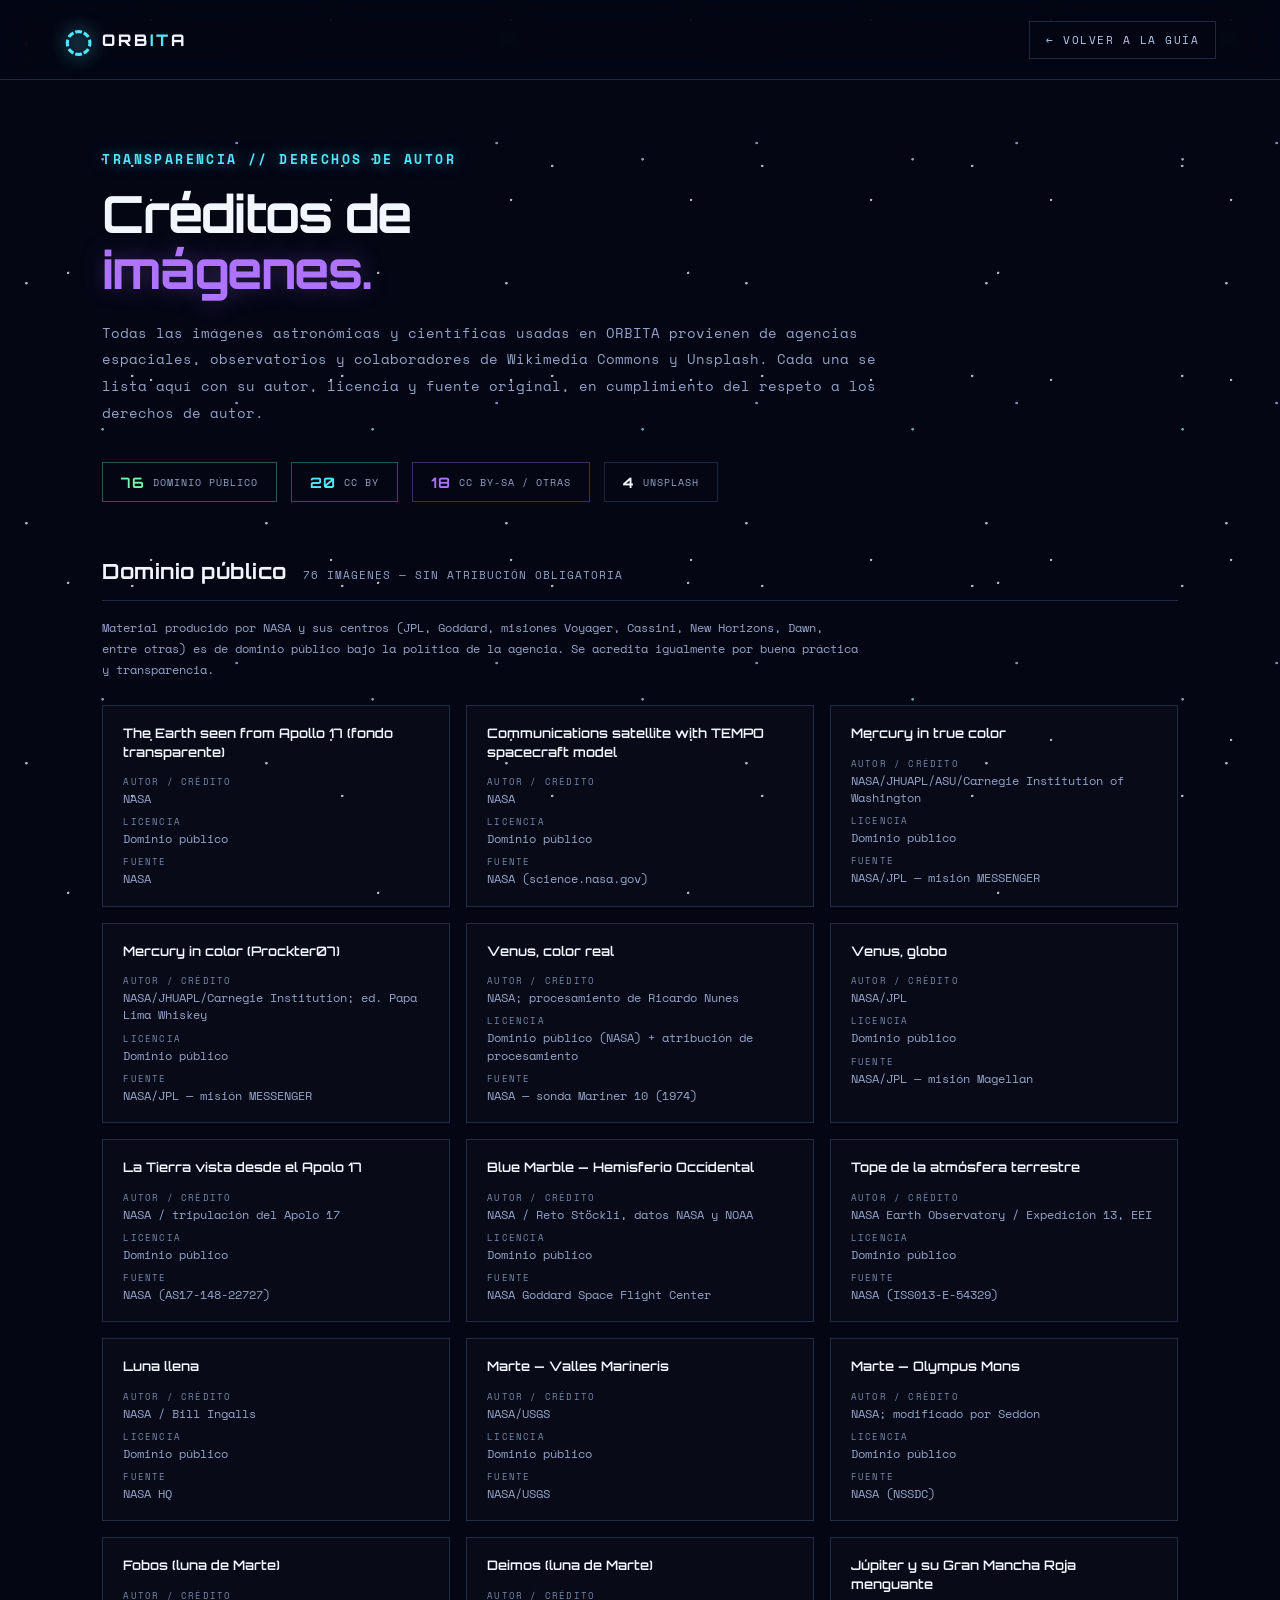
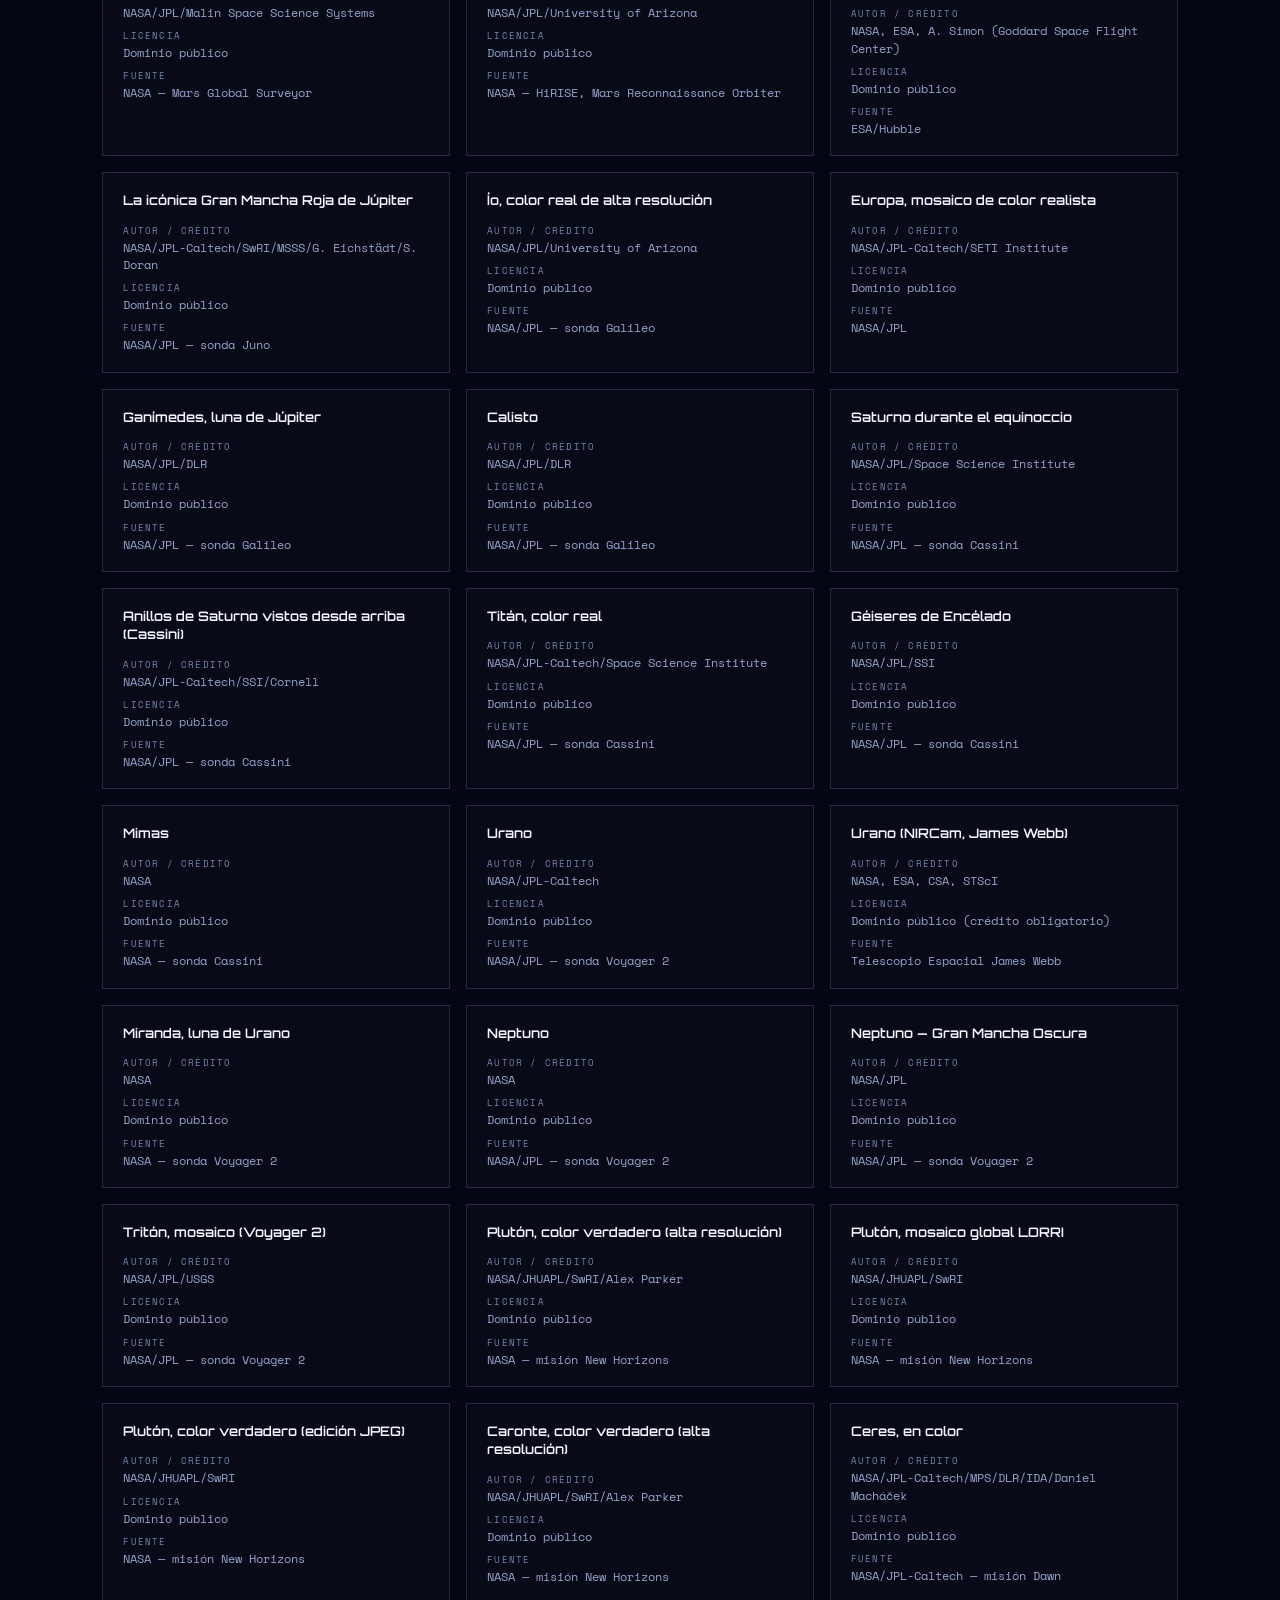
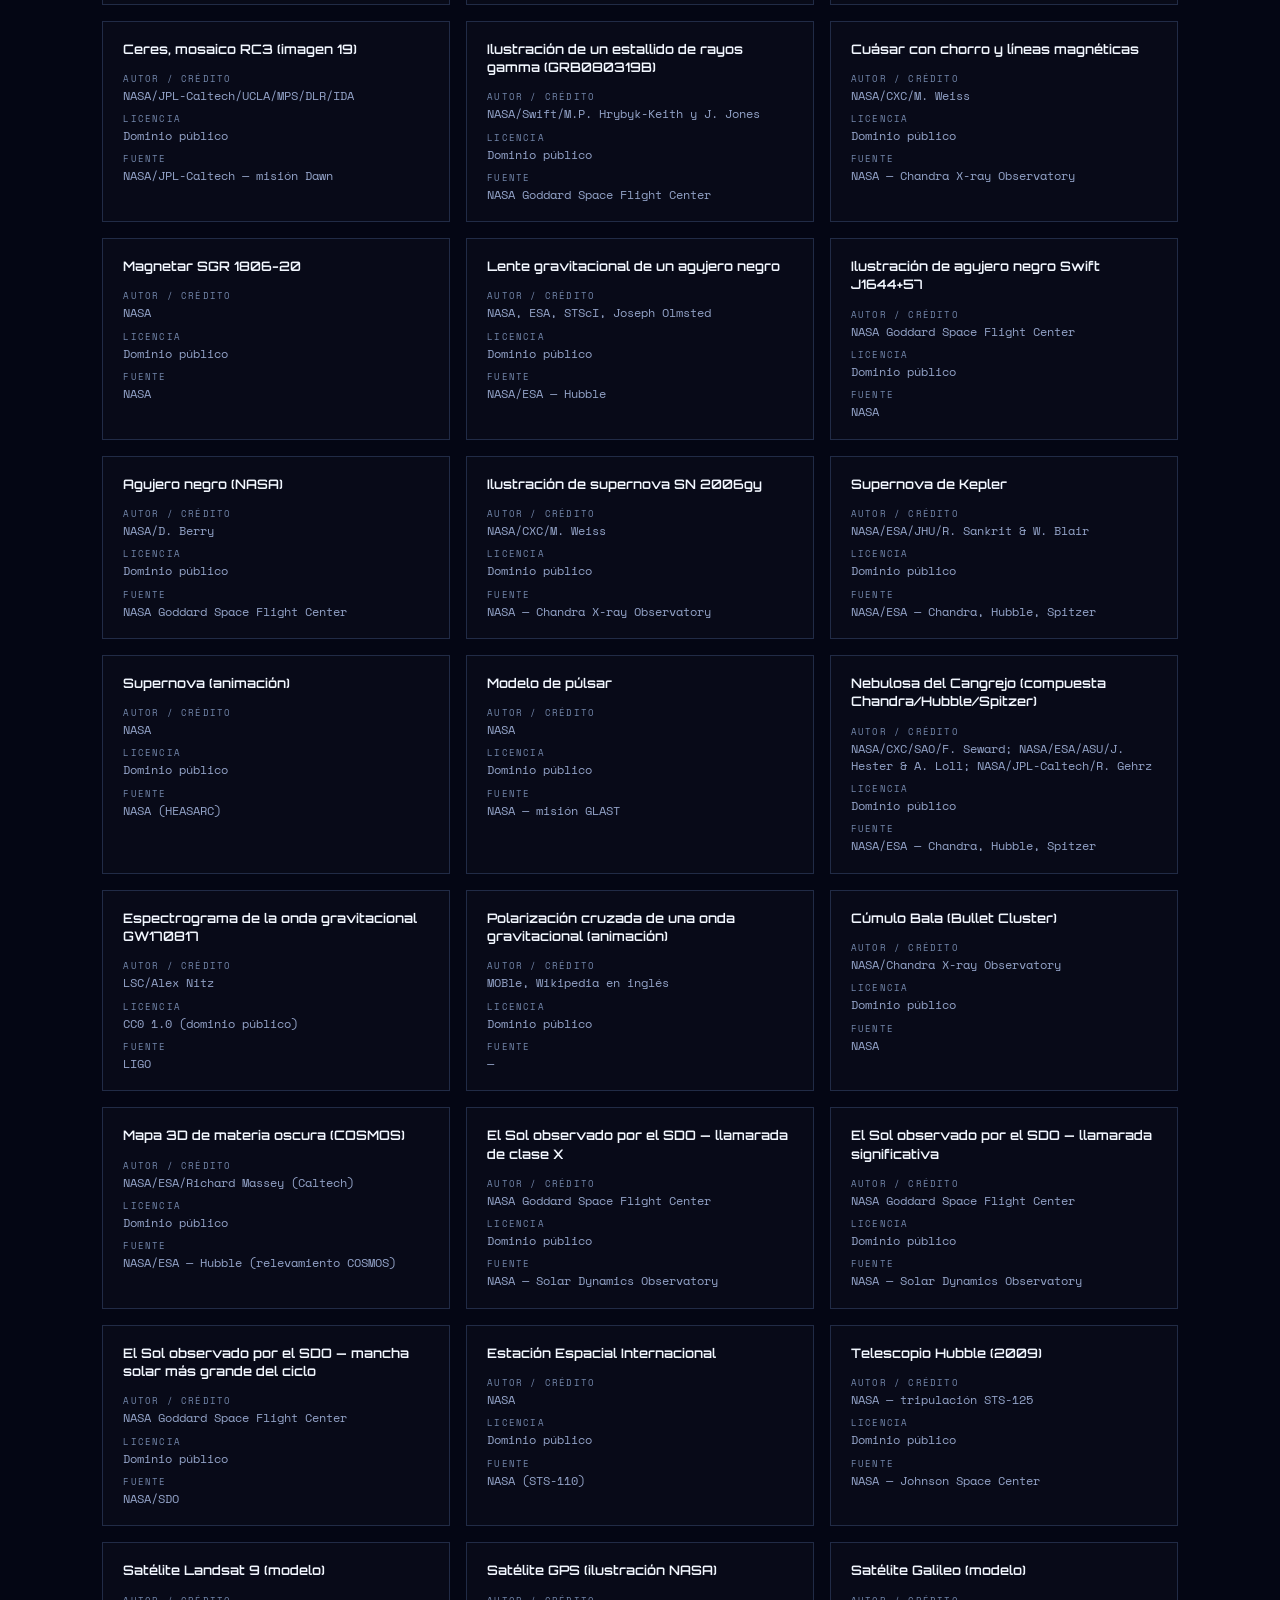
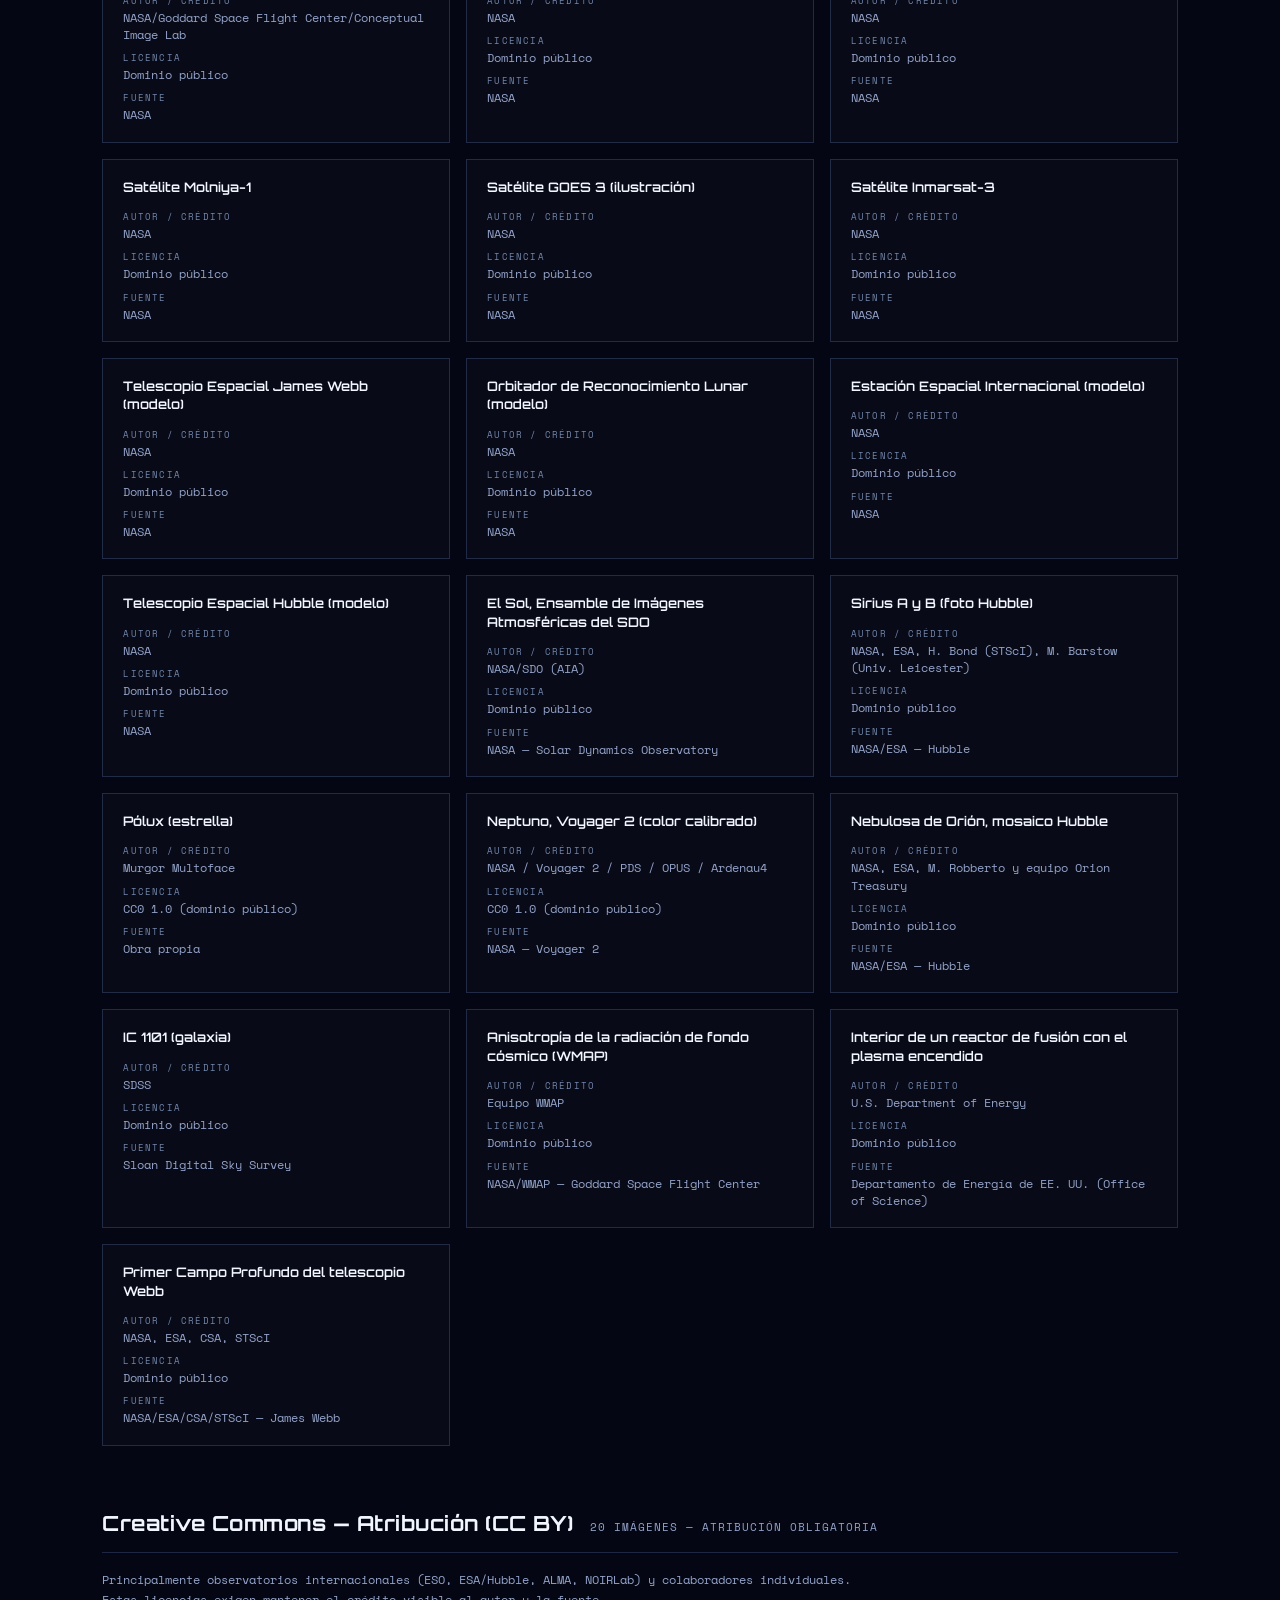
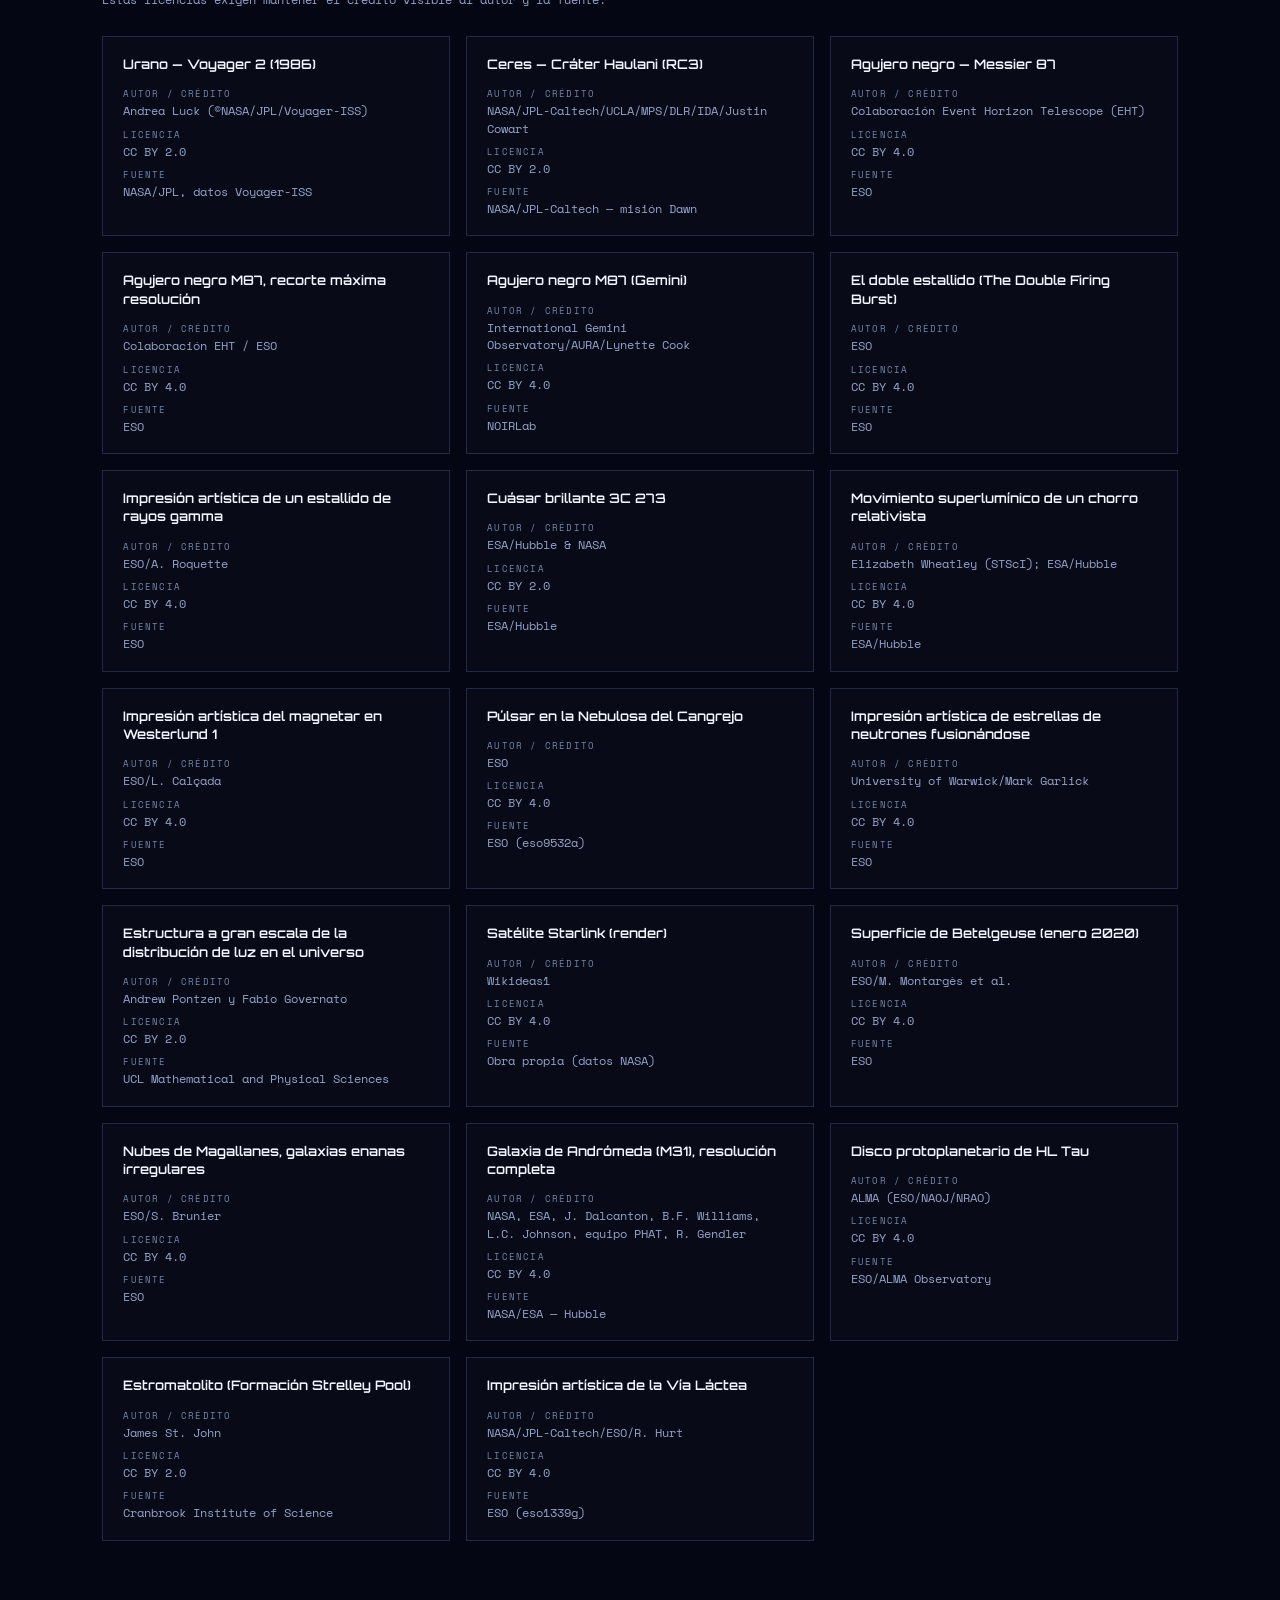
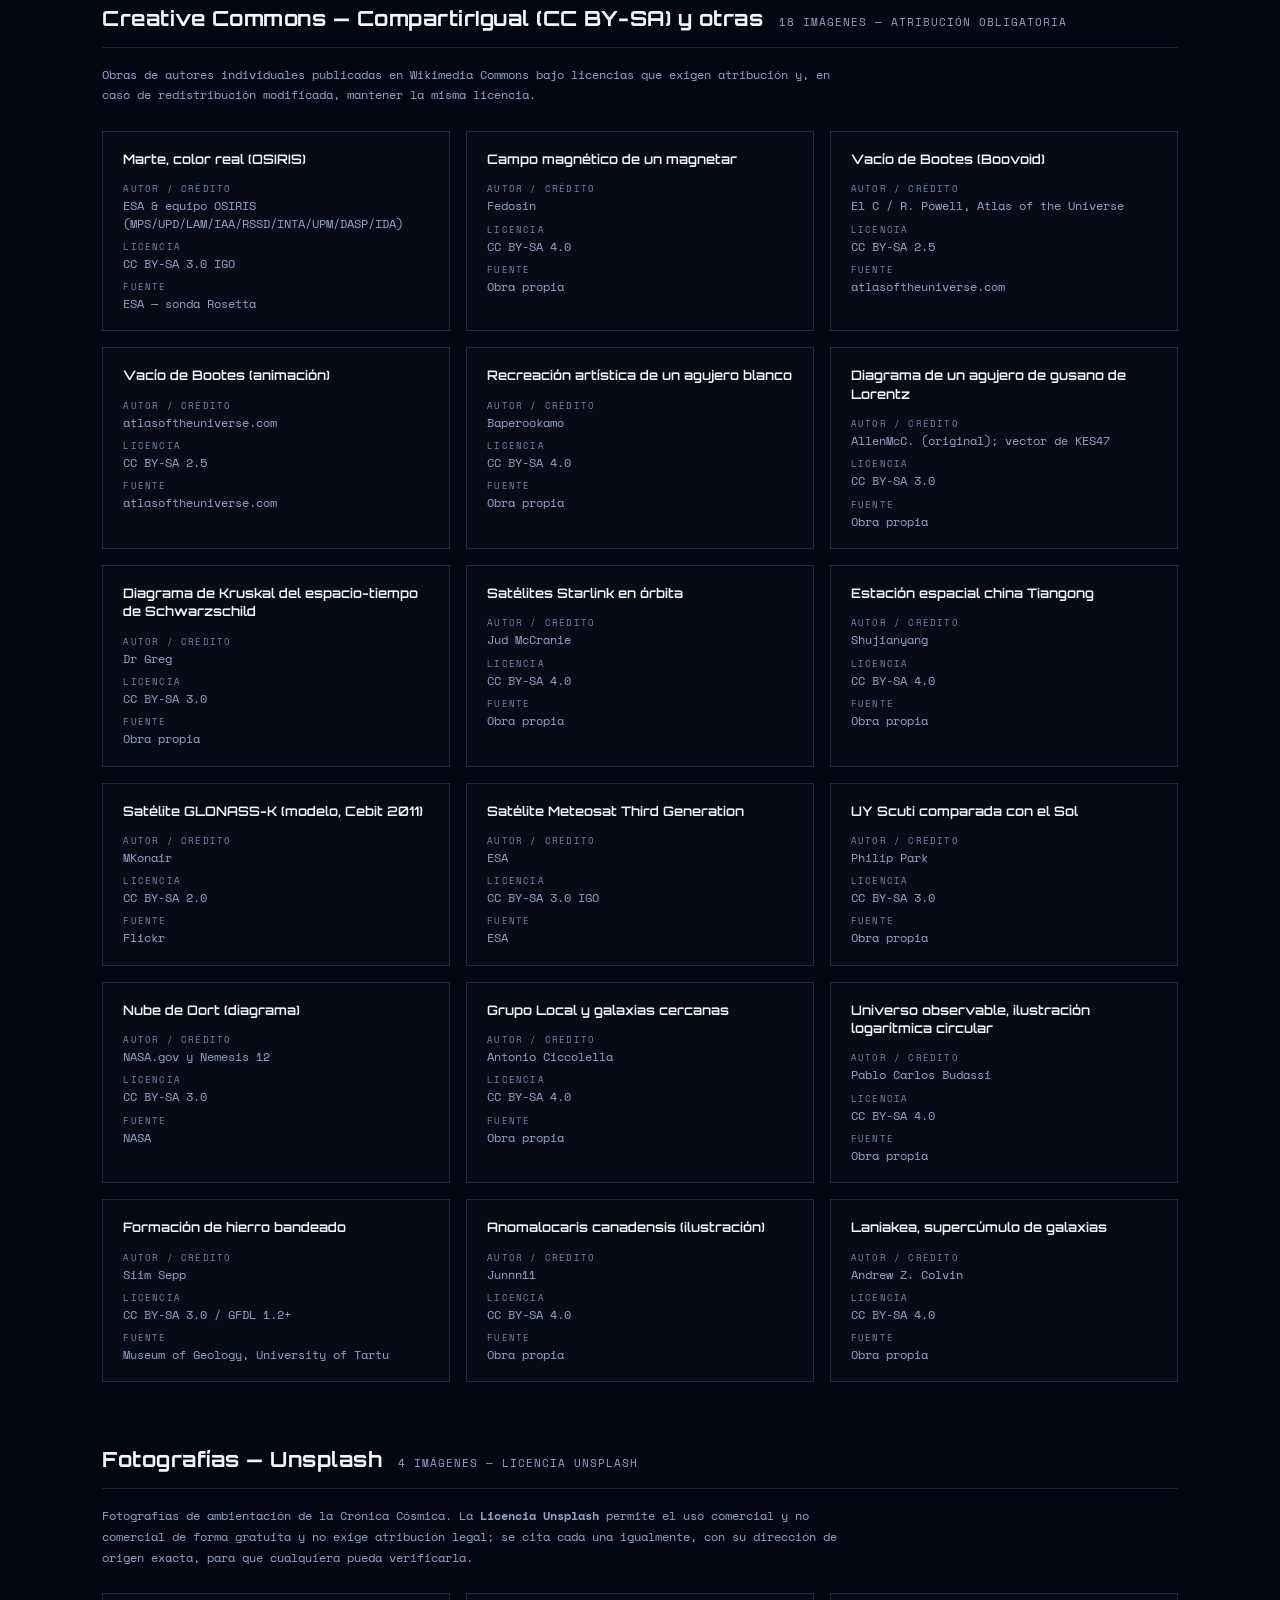
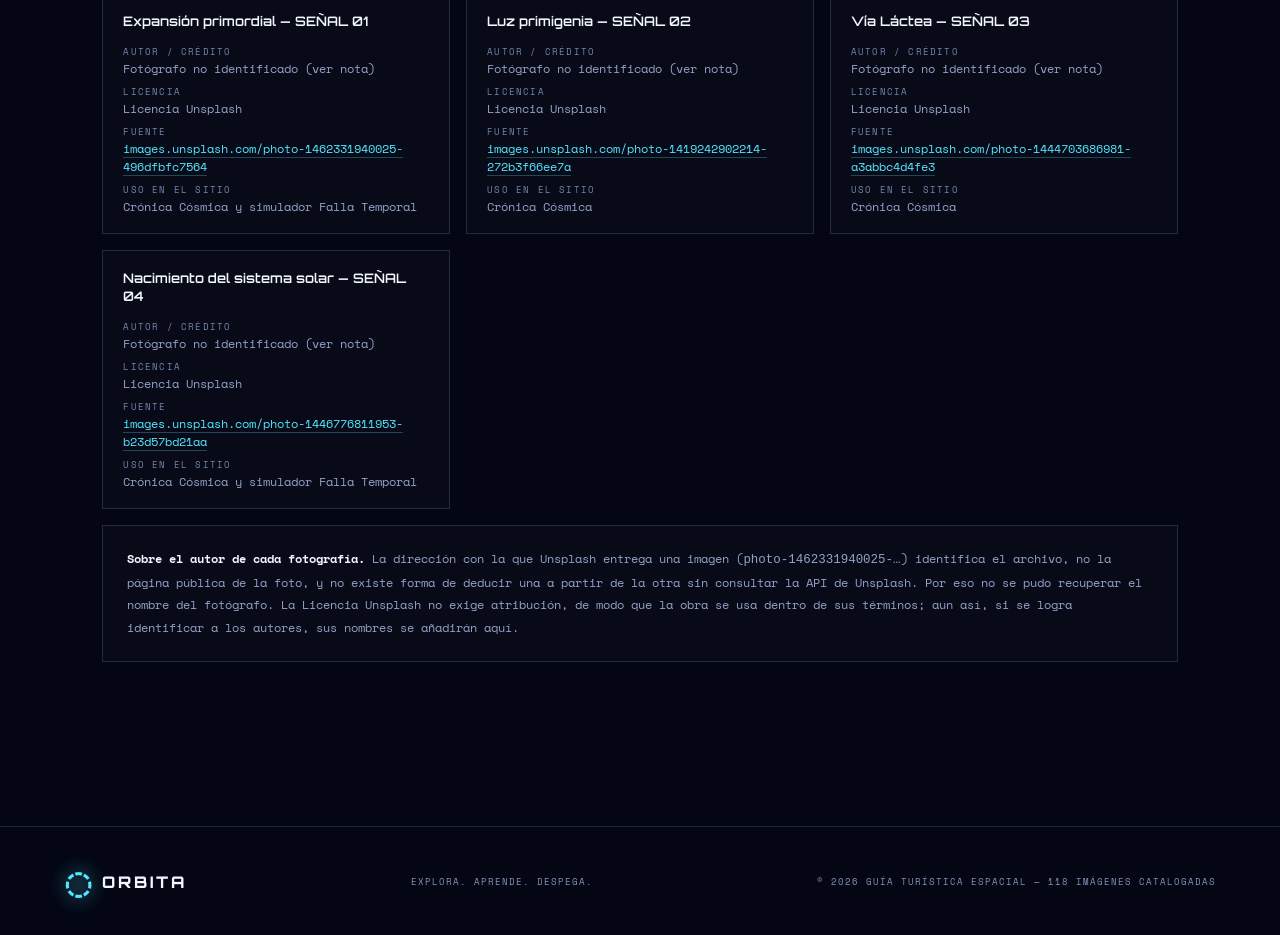
==== commit 9cc958de: "Acredita la imagen del reactor en la pagina de creditos La pagina declara un recuento exacto y verif" ====
--- a/credits.html
+++ b/credits.html
@@ -70,7 +70,7 @@
     <p class="intro">Todas las imágenes astronómicas y científicas usadas en ORBITA provienen de agencias espaciales, observatorios y colaboradores de Wikimedia Commons y Unsplash. Cada una se lista aquí con su autor, licencia y fuente original, en cumplimiento del respeto a los derechos de autor.</p>
 
     <div class="stat-bar">
-      <span class="stat-chip pd"><strong>75</strong> DOMINIO PÚBLICO</span>
+      <span class="stat-chip pd"><strong>76</strong> DOMINIO PÚBLICO</span>
       <span class="stat-chip ccby"><strong>20</strong> CC BY</span>
       <span class="stat-chip ccsa"><strong>18</strong> CC BY-SA / OTRAS</span>
       <span class="stat-chip"><strong>4</strong> UNSPLASH</span>
@@ -79,7 +79,7 @@
     <section class="license-group">
       <div class="group-heading">
         <h2>Dominio público</h2>
-        <span class="group-count">75 IMÁGENES — SIN ATRIBUCIÓN OBLIGATORIA</span>
+        <span class="group-count">76 IMÁGENES — SIN ATRIBUCIÓN OBLIGATORIA</span>
       </div>
       <p class="group-note">Material producido por NASA y sus centros (JPL, Goddard, misiones Voyager, Cassini, New Horizons, Dawn, entre otras) es de dominio público bajo la política de la agencia. Se acredita igualmente por buena práctica y transparencia.</p>
       <div class="credit-grid">
@@ -157,6 +157,7 @@
 <article class="credit-card"><h3>Nebulosa de Orión, mosaico Hubble</h3><dl><div><dt>AUTOR / CRÉDITO</dt><dd>NASA, ESA, M. Robberto y equipo Orion Treasury</dd></div><div><dt>LICENCIA</dt><dd>Dominio público</dd></div><div><dt>FUENTE</dt><dd>NASA/ESA — Hubble</dd></div></dl></article>
 <article class="credit-card"><h3>IC 1101 (galaxia)</h3><dl><div><dt>AUTOR / CRÉDITO</dt><dd>SDSS</dd></div><div><dt>LICENCIA</dt><dd>Dominio público</dd></div><div><dt>FUENTE</dt><dd>Sloan Digital Sky Survey</dd></div></dl></article>
 <article class="credit-card"><h3>Anisotropía de la radiación de fondo cósmico (WMAP)</h3><dl><div><dt>AUTOR / CRÉDITO</dt><dd>Equipo WMAP</dd></div><div><dt>LICENCIA</dt><dd>Dominio público</dd></div><div><dt>FUENTE</dt><dd>NASA/WMAP — Goddard Space Flight Center</dd></div></dl></article>
+<article class="credit-card"><h3>Interior de un reactor de fusión con el plasma encendido</h3><dl><div><dt>AUTOR / CRÉDITO</dt><dd>U.S. Department of Energy</dd></div><div><dt>LICENCIA</dt><dd>Dominio público</dd></div><div><dt>FUENTE</dt><dd>Departamento de Energía de EE. UU. (Office of Science)</dd></div></dl></article>
 <article class="credit-card"><h3>Primer Campo Profundo del telescopio Webb</h3><dl><div><dt>AUTOR / CRÉDITO</dt><dd>NASA, ESA, CSA, STScI</dd></div><div><dt>LICENCIA</dt><dd>Dominio público</dd></div><div><dt>FUENTE</dt><dd>NASA/ESA/CSA/STScI — James Webb</dd></div></dl></article>
       </div>
     </section>
@@ -240,7 +241,7 @@
   <footer>
     <a class="brand" href="index.html#inicio"><span class="brand-mark">◌</span><span>ORBITA</span></a>
     <p>EXPLORA. APRENDE. DESPEGA.</p>
-    <p>© 2026 GUÍA TURÍSTICA ESPACIAL — 117 IMÁGENES CATALOGADAS</p>
+    <p>© 2026 GUÍA TURÍSTICA ESPACIAL — 118 IMÁGENES CATALOGADAS</p>
   </footer>
 </body>
 </html>
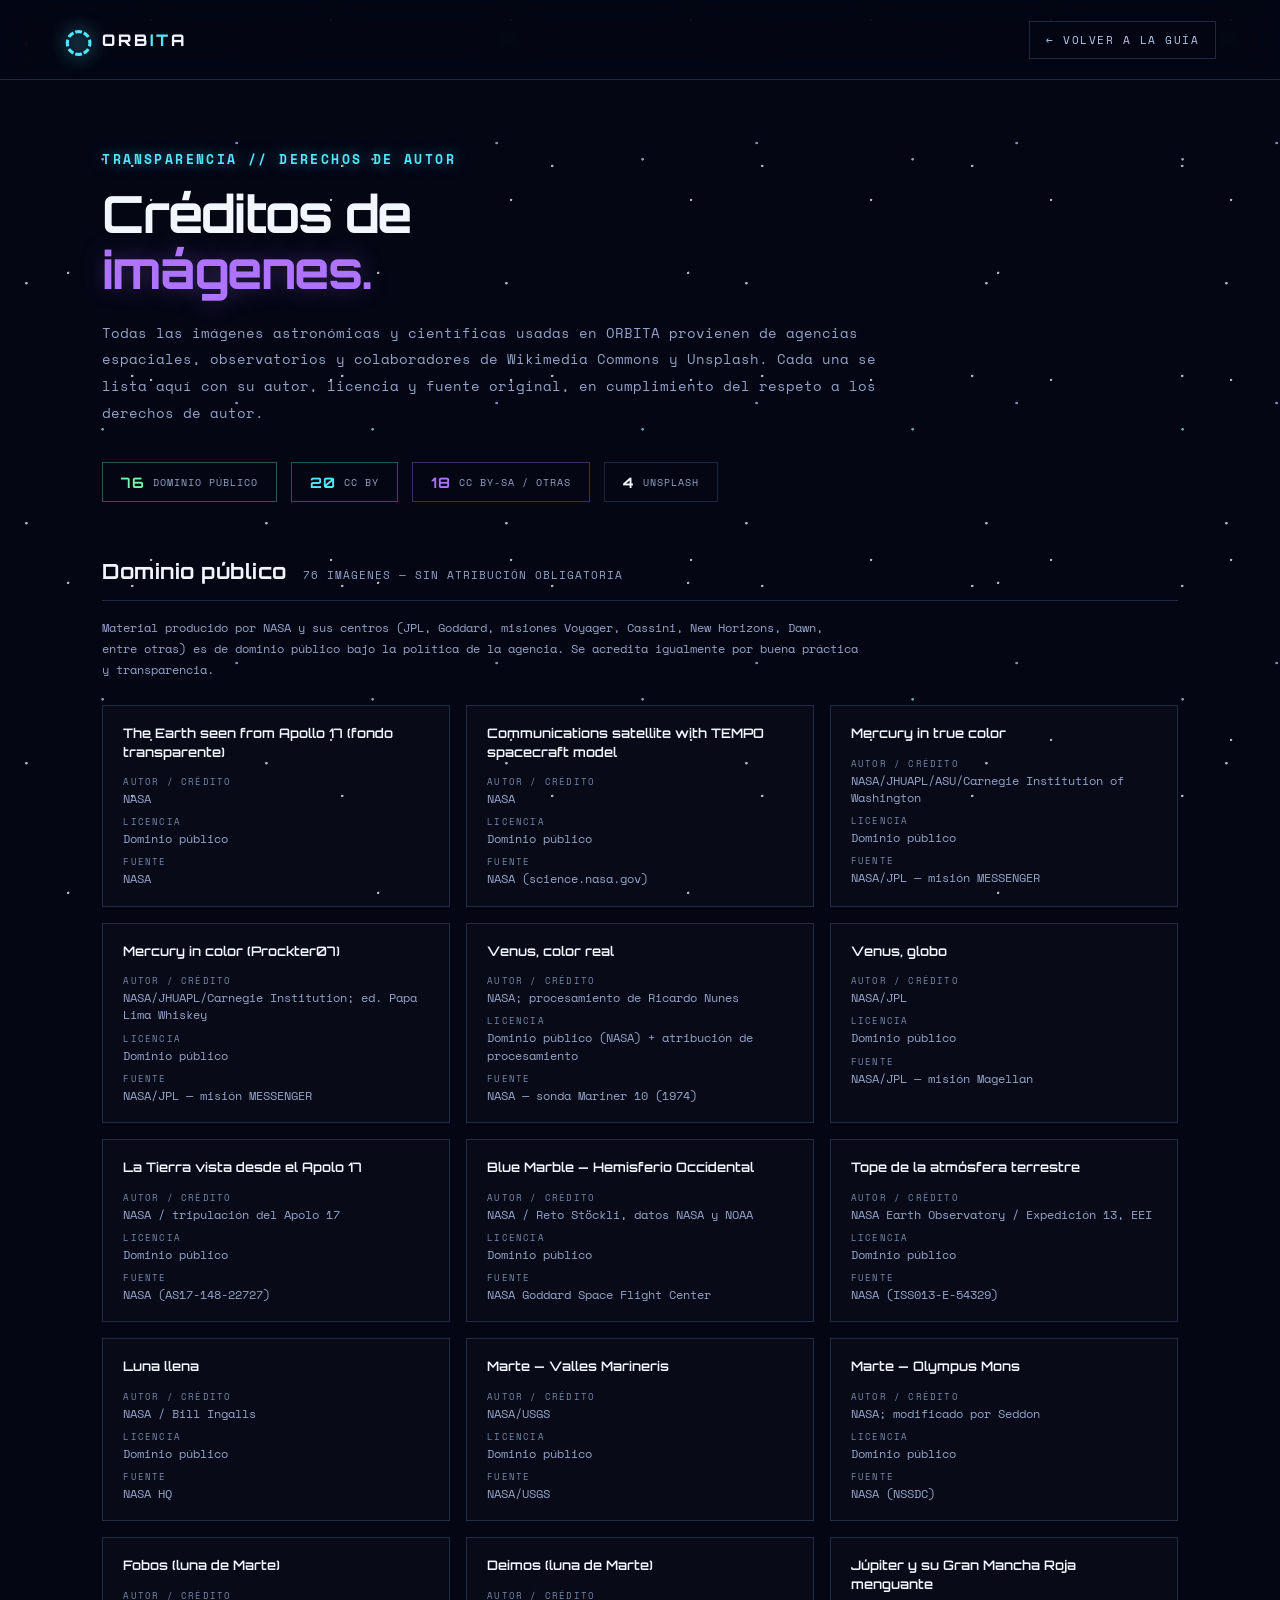
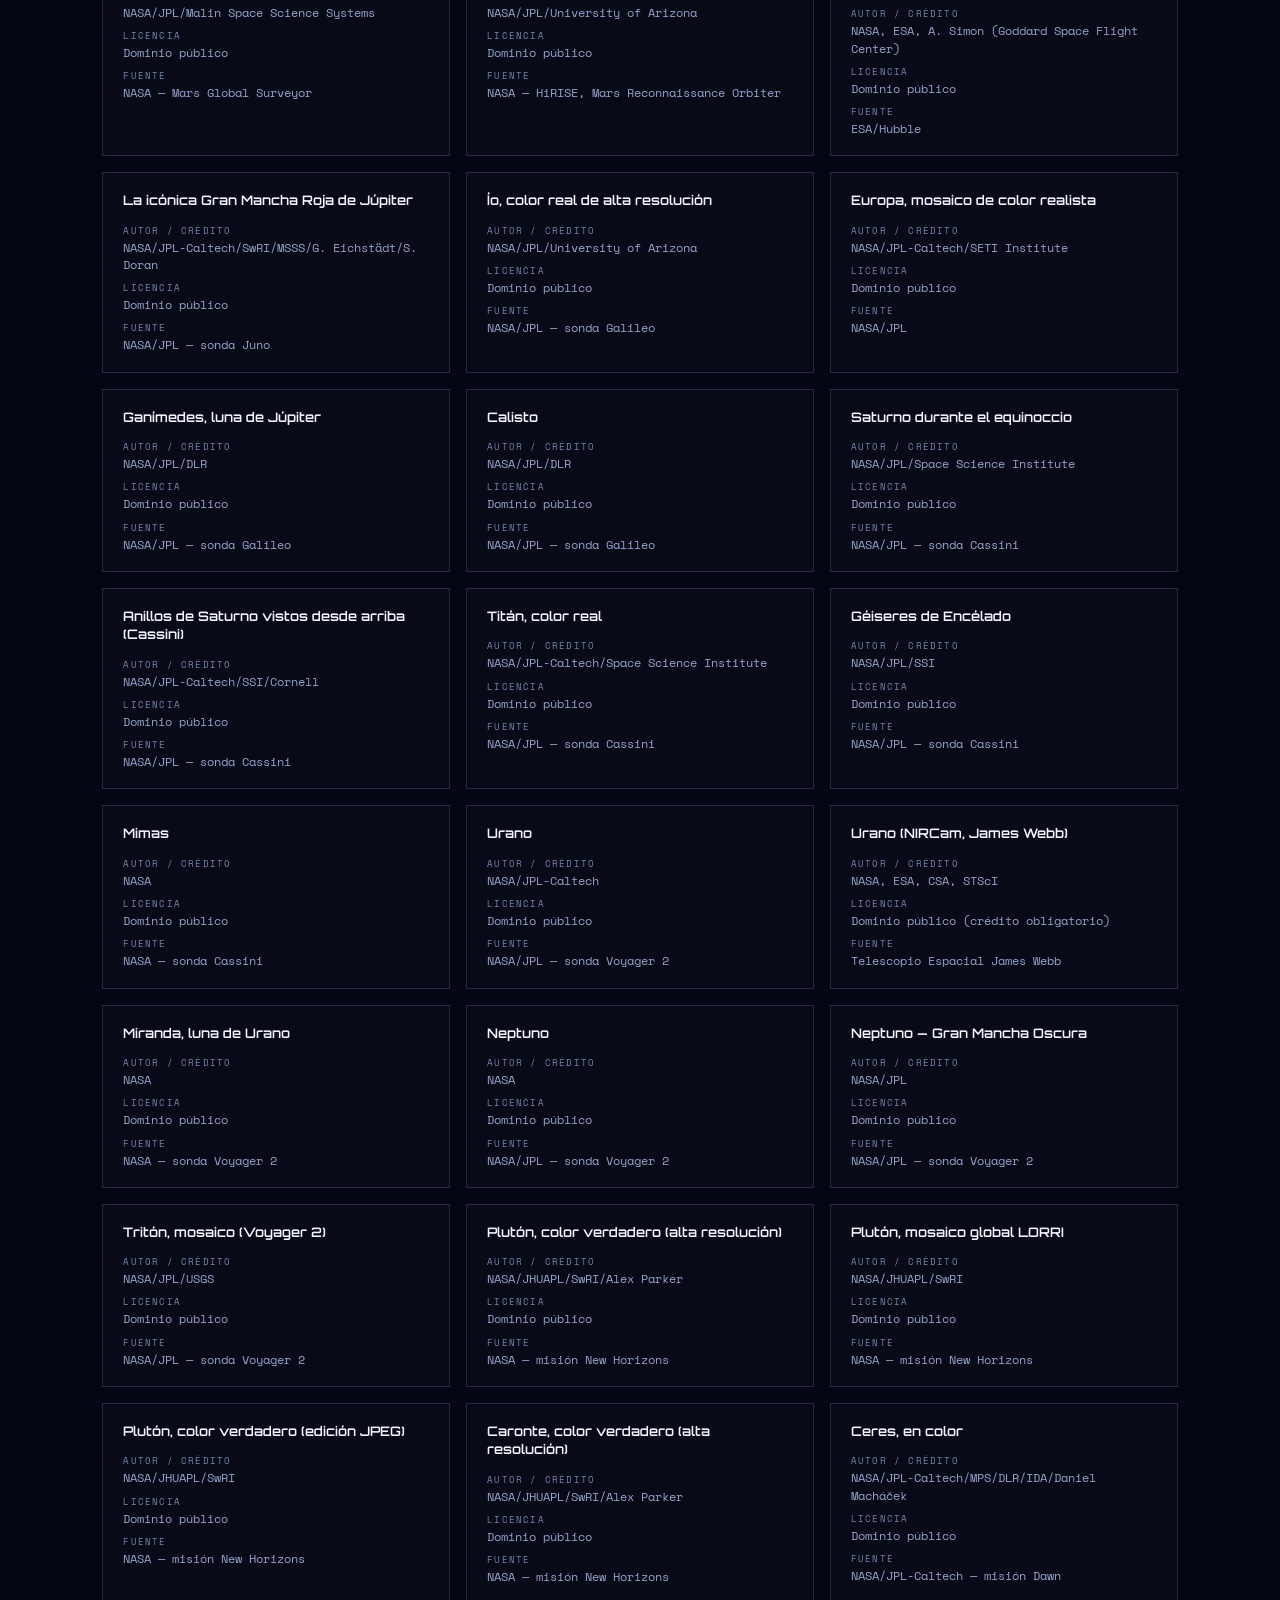
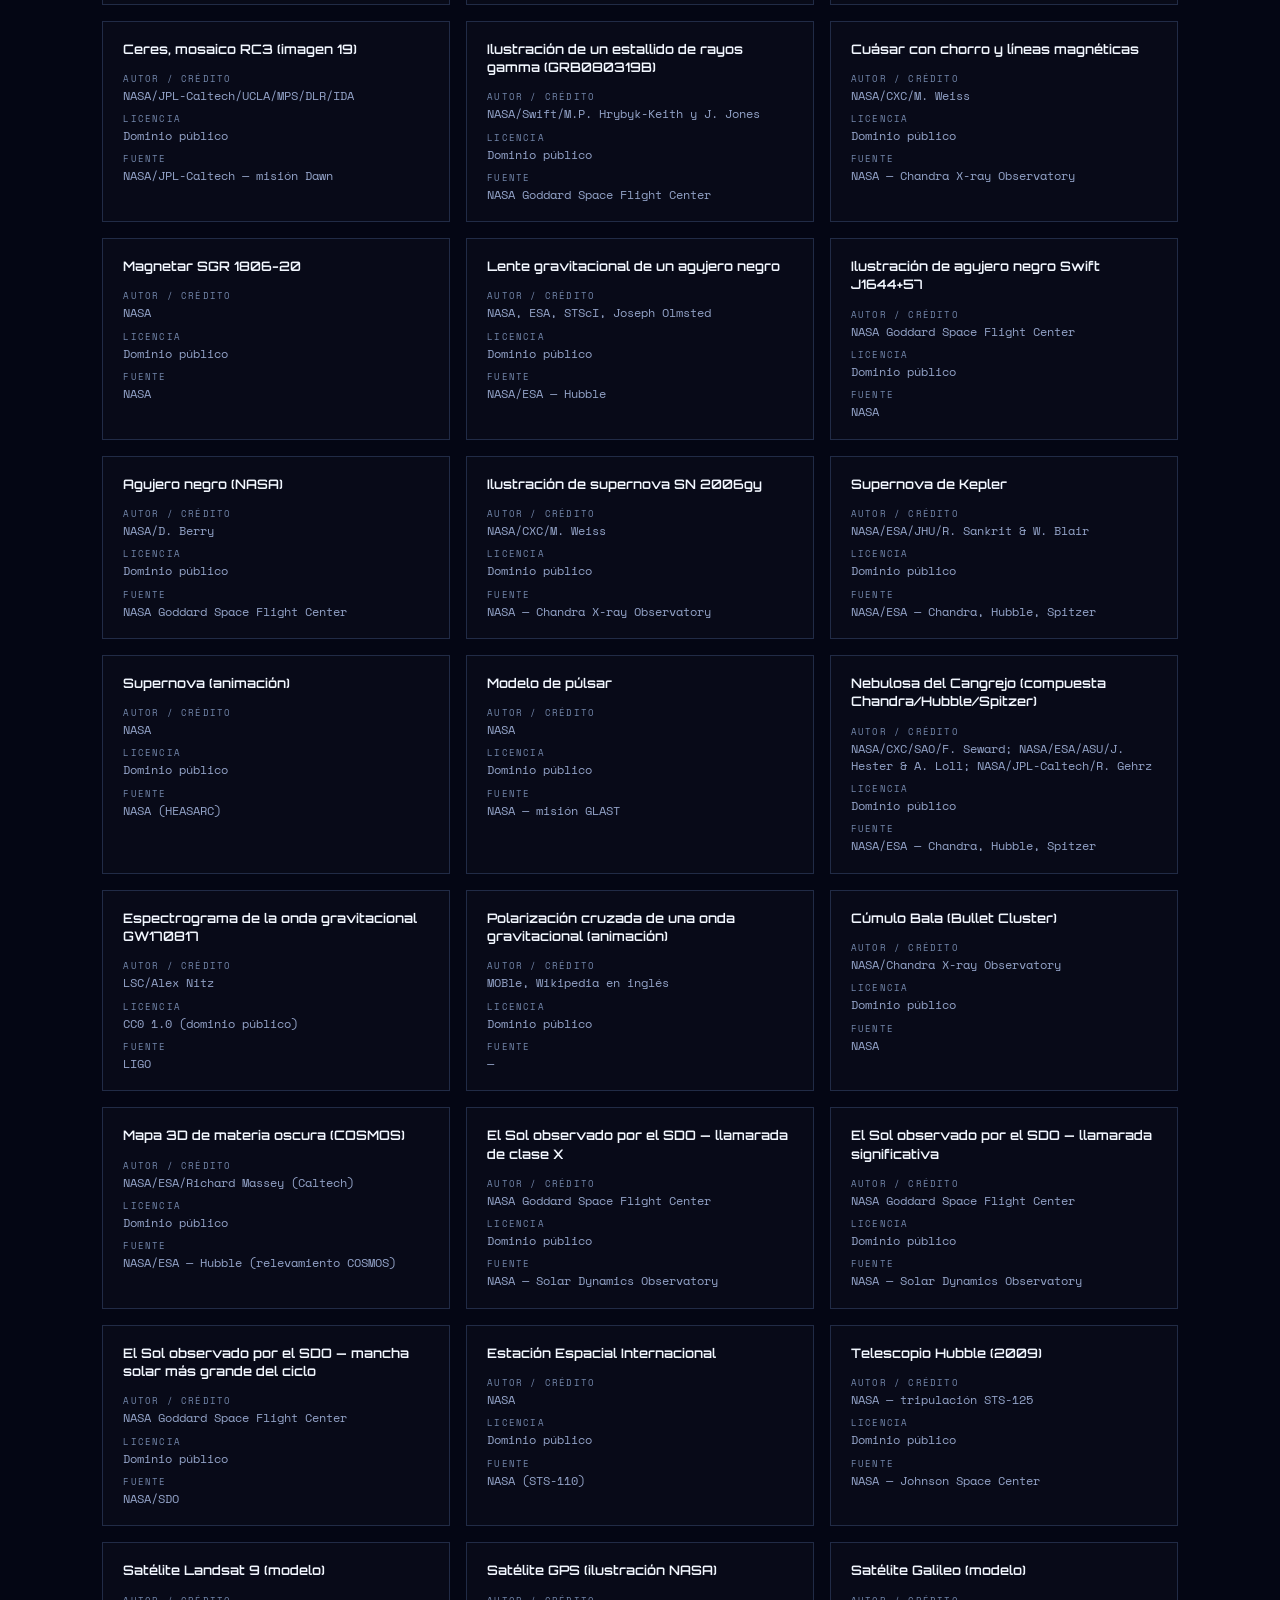
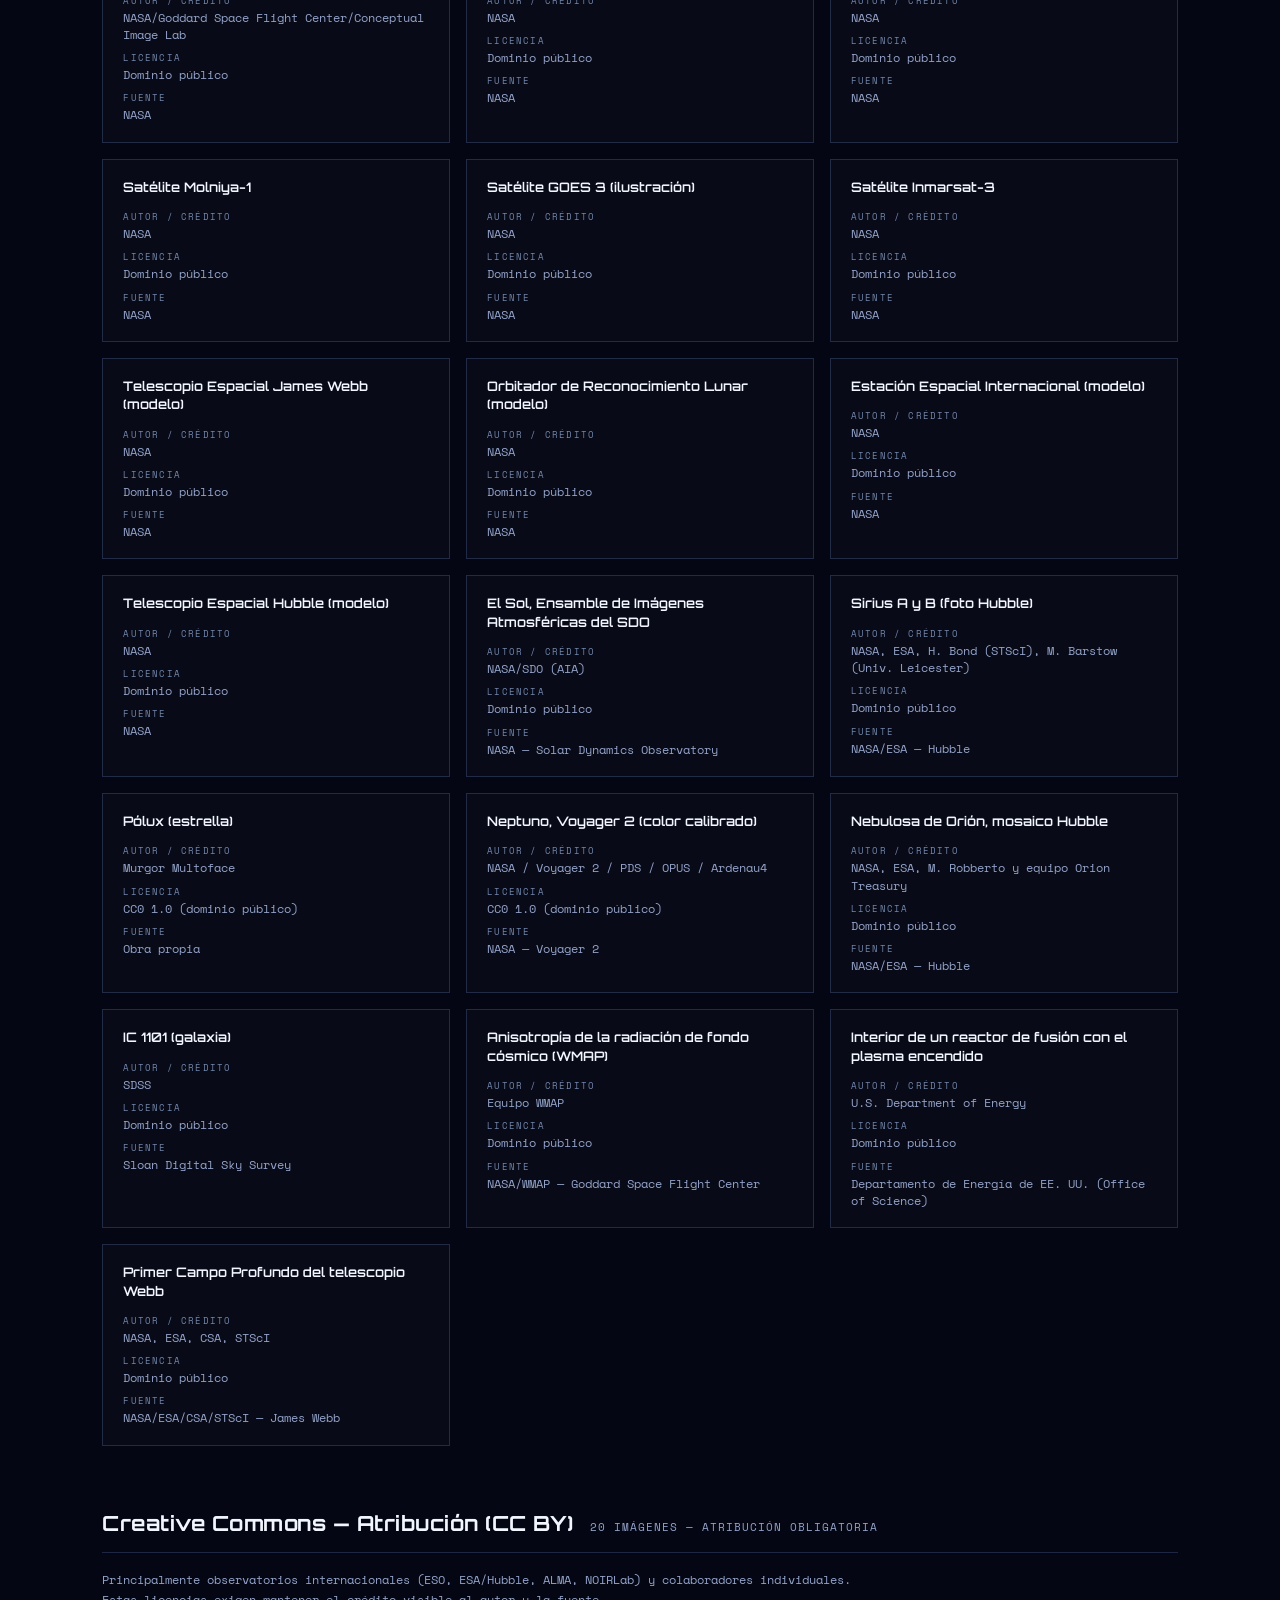
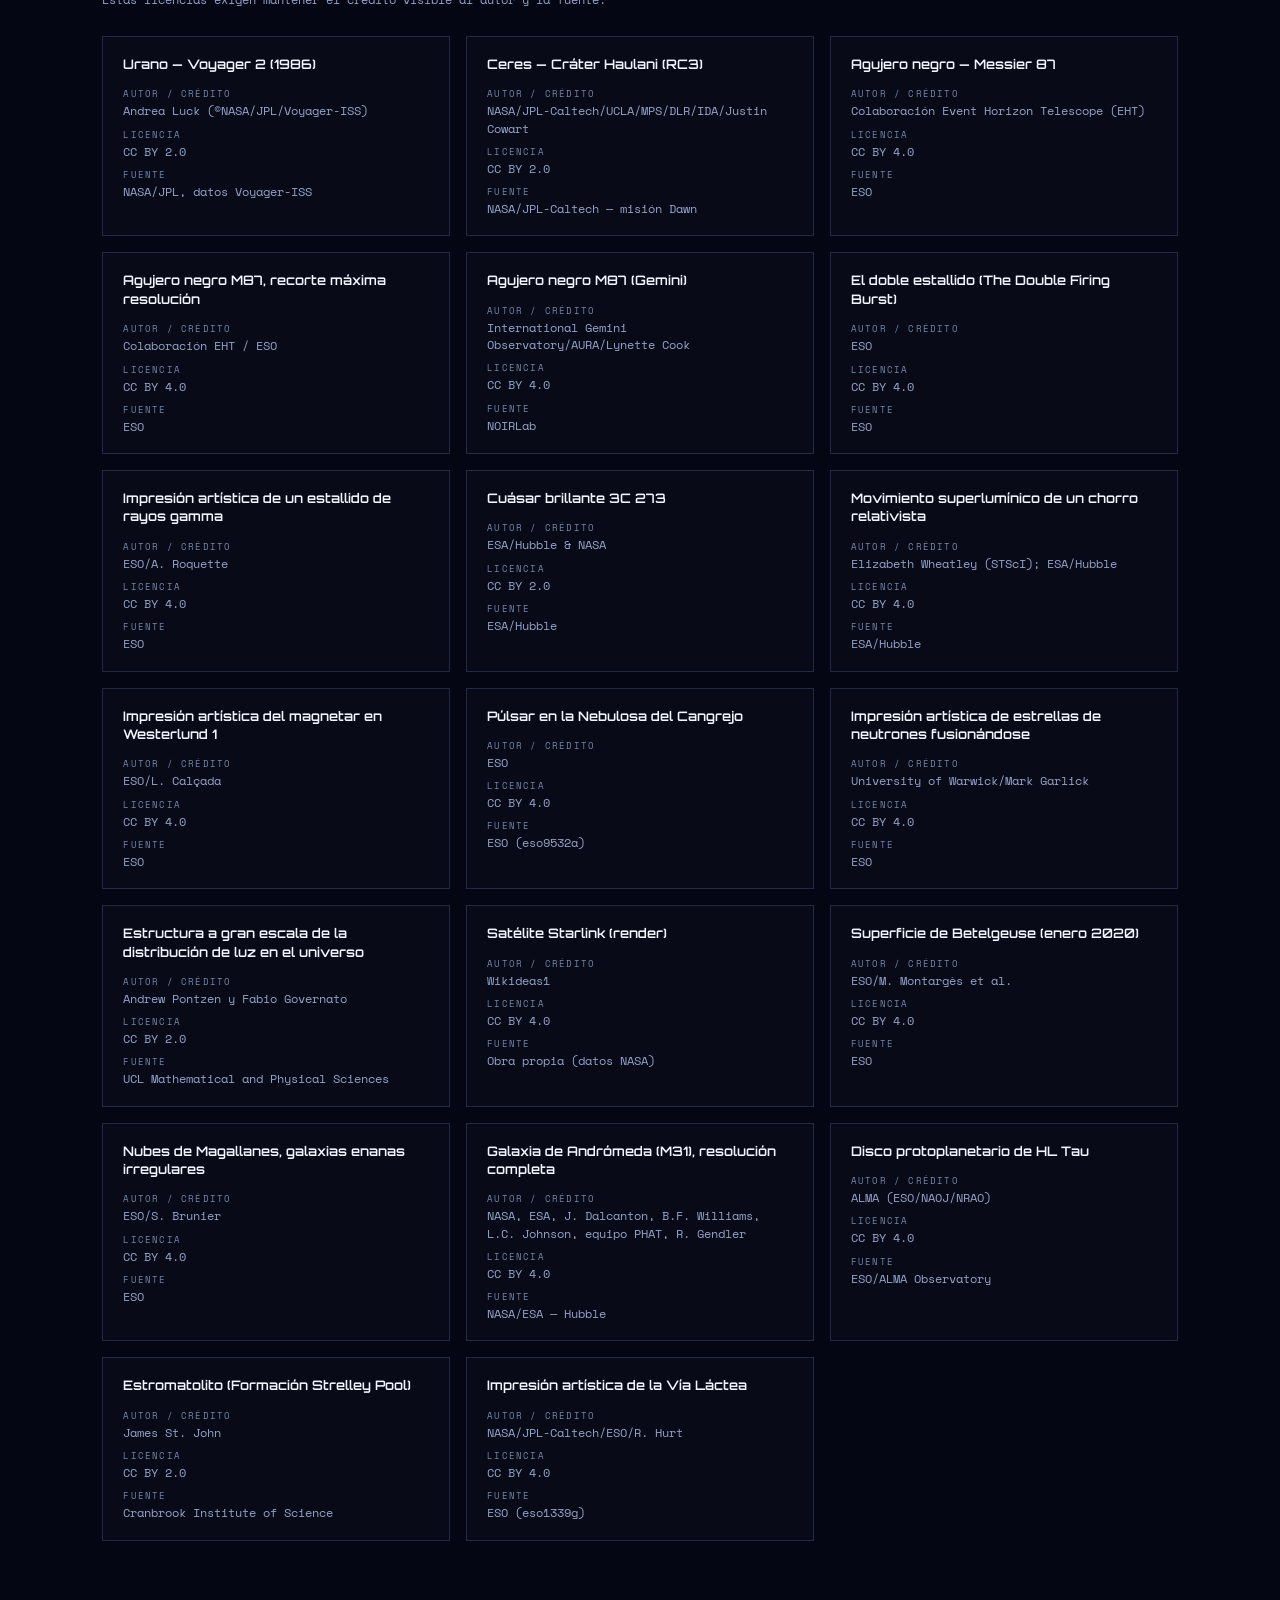
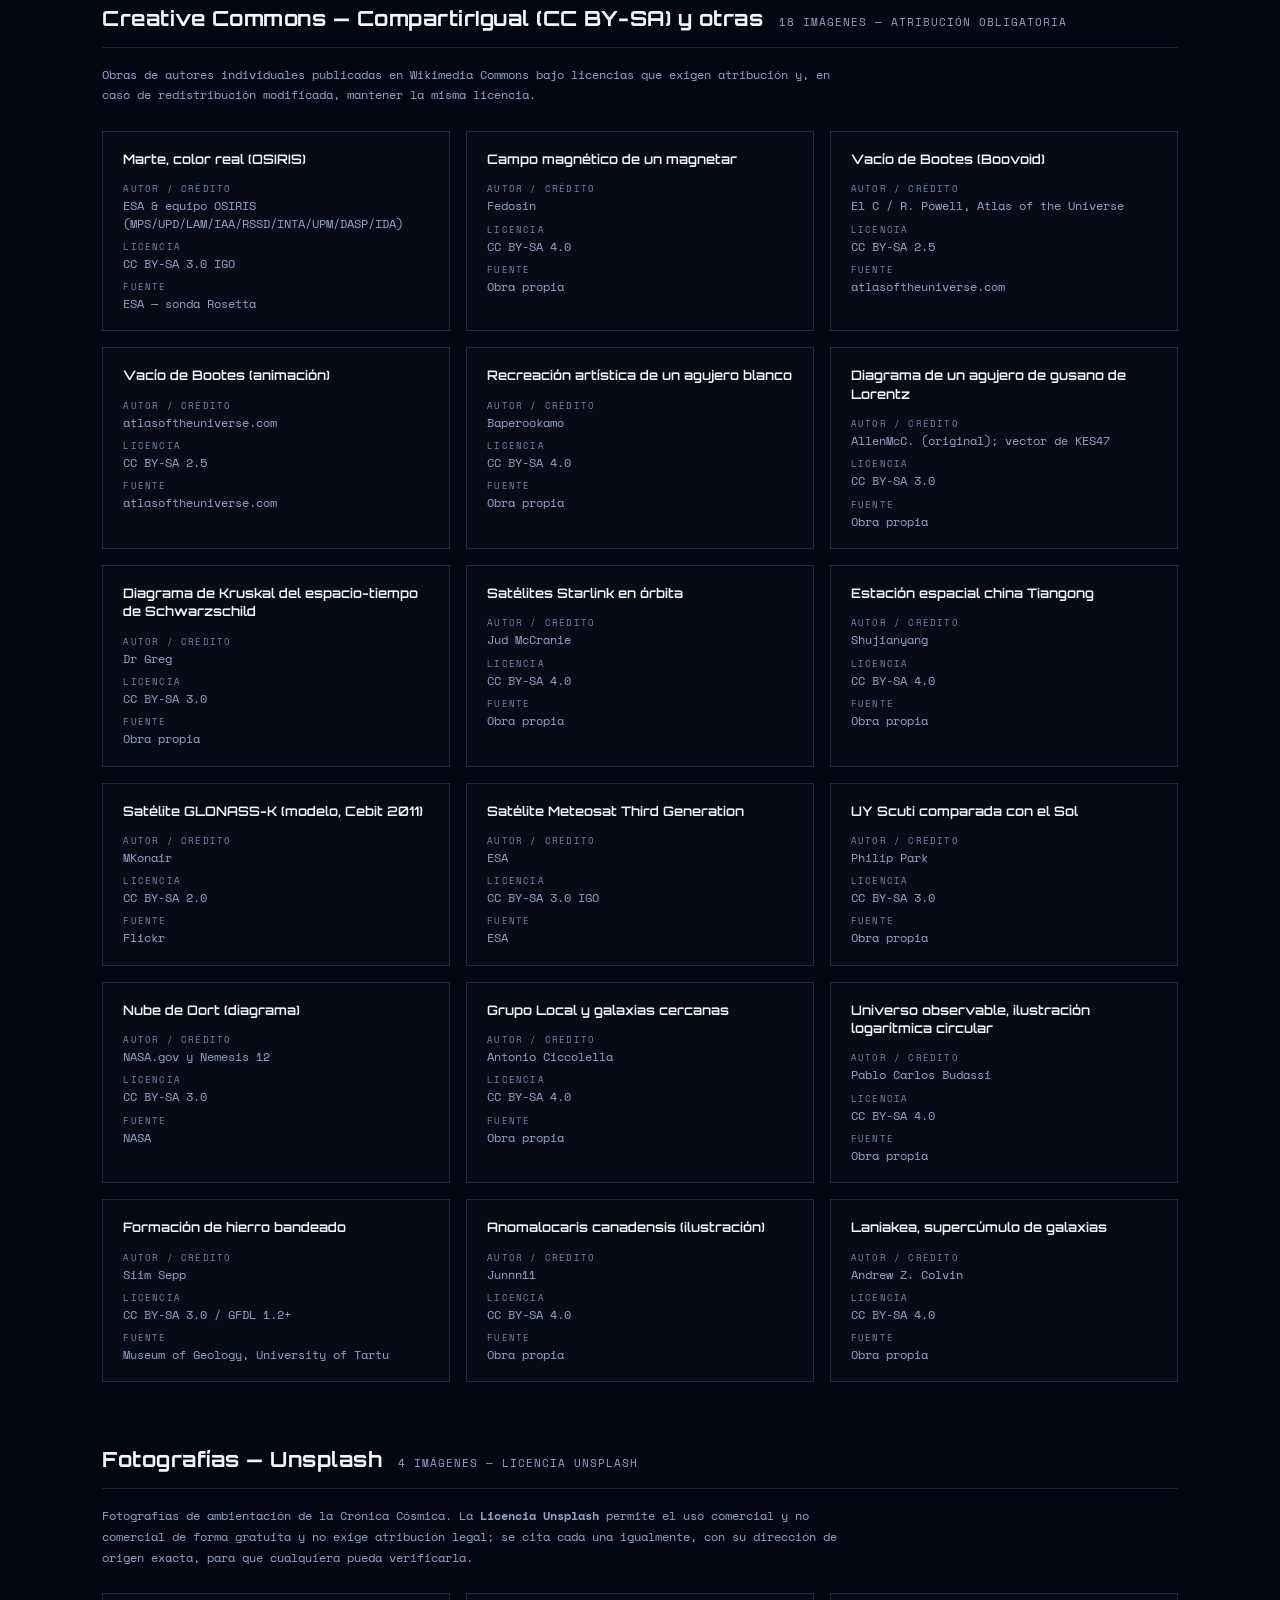
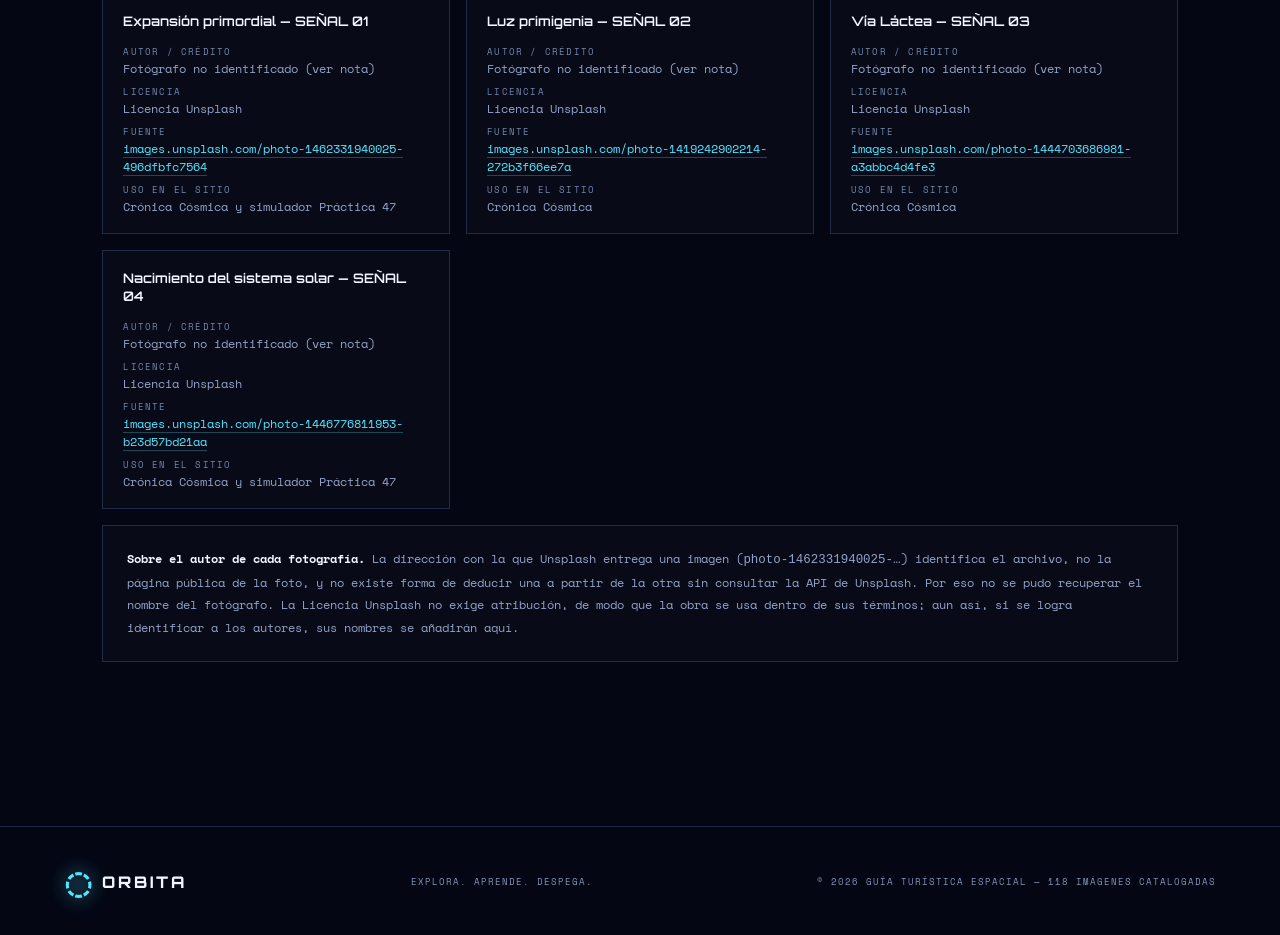
==== commit 1f74d5e9: "Renombra el juego a Practica 47 en todo el sitio El nombre anterior contaba el final antes de empeza" ====
--- a/credits.html
+++ b/credits.html
@@ -227,10 +227,10 @@
       </div>
       <p class="group-note">Fotografías de ambientación de la Crónica Cósmica. La <strong>Licencia Unsplash</strong> permite el uso comercial y no comercial de forma gratuita y no exige atribución legal; se cita cada una igualmente, con su dirección de origen exacta, para que cualquiera pueda verificarla.</p>
       <div class="credit-grid">
-        <article class="credit-card"><h3>Expansión primordial — SEÑAL 01</h3><dl><div><dt>AUTOR / CRÉDITO</dt><dd>Fotógrafo no identificado (ver nota)</dd></div><div><dt>LICENCIA</dt><dd>Licencia Unsplash</dd></div><div><dt>FUENTE</dt><dd><a class="src-link" href="https://images.unsplash.com/photo-1462331940025-496dfbfc7564" rel="noopener">images.unsplash.com/photo-1462331940025-496dfbfc7564</a></dd></div><div><dt>USO EN EL SITIO</dt><dd>Crónica Cósmica y simulador Falla Temporal</dd></div></dl></article>
+        <article class="credit-card"><h3>Expansión primordial — SEÑAL 01</h3><dl><div><dt>AUTOR / CRÉDITO</dt><dd>Fotógrafo no identificado (ver nota)</dd></div><div><dt>LICENCIA</dt><dd>Licencia Unsplash</dd></div><div><dt>FUENTE</dt><dd><a class="src-link" href="https://images.unsplash.com/photo-1462331940025-496dfbfc7564" rel="noopener">images.unsplash.com/photo-1462331940025-496dfbfc7564</a></dd></div><div><dt>USO EN EL SITIO</dt><dd>Crónica Cósmica y simulador Práctica 47</dd></div></dl></article>
 <article class="credit-card"><h3>Luz primigenia — SEÑAL 02</h3><dl><div><dt>AUTOR / CRÉDITO</dt><dd>Fotógrafo no identificado (ver nota)</dd></div><div><dt>LICENCIA</dt><dd>Licencia Unsplash</dd></div><div><dt>FUENTE</dt><dd><a class="src-link" href="https://images.unsplash.com/photo-1419242902214-272b3f66ee7a" rel="noopener">images.unsplash.com/photo-1419242902214-272b3f66ee7a</a></dd></div><div><dt>USO EN EL SITIO</dt><dd>Crónica Cósmica</dd></div></dl></article>
 <article class="credit-card"><h3>Vía Láctea — SEÑAL 03</h3><dl><div><dt>AUTOR / CRÉDITO</dt><dd>Fotógrafo no identificado (ver nota)</dd></div><div><dt>LICENCIA</dt><dd>Licencia Unsplash</dd></div><div><dt>FUENTE</dt><dd><a class="src-link" href="https://images.unsplash.com/photo-1444703686981-a3abbc4d4fe3" rel="noopener">images.unsplash.com/photo-1444703686981-a3abbc4d4fe3</a></dd></div><div><dt>USO EN EL SITIO</dt><dd>Crónica Cósmica</dd></div></dl></article>
-<article class="credit-card"><h3>Nacimiento del sistema solar — SEÑAL 04</h3><dl><div><dt>AUTOR / CRÉDITO</dt><dd>Fotógrafo no identificado (ver nota)</dd></div><div><dt>LICENCIA</dt><dd>Licencia Unsplash</dd></div><div><dt>FUENTE</dt><dd><a class="src-link" href="https://images.unsplash.com/photo-1446776811953-b23d57bd21aa" rel="noopener">images.unsplash.com/photo-1446776811953-b23d57bd21aa</a></dd></div><div><dt>USO EN EL SITIO</dt><dd>Crónica Cósmica y simulador Falla Temporal</dd></div></dl></article>
+<article class="credit-card"><h3>Nacimiento del sistema solar — SEÑAL 04</h3><dl><div><dt>AUTOR / CRÉDITO</dt><dd>Fotógrafo no identificado (ver nota)</dd></div><div><dt>LICENCIA</dt><dd>Licencia Unsplash</dd></div><div><dt>FUENTE</dt><dd><a class="src-link" href="https://images.unsplash.com/photo-1446776811953-b23d57bd21aa" rel="noopener">images.unsplash.com/photo-1446776811953-b23d57bd21aa</a></dd></div><div><dt>USO EN EL SITIO</dt><dd>Crónica Cósmica y simulador Práctica 47</dd></div></dl></article>
       </div>
       <div class="unsplash-note">
         <strong>Sobre el autor de cada fotografía.</strong> La dirección con la que Unsplash entrega una imagen (<code>photo-1462331940025-…</code>) identifica el archivo, no la página pública de la foto, y no existe forma de deducir una a partir de la otra sin consultar la API de Unsplash. Por eso no se pudo recuperar el nombre del fotógrafo. La Licencia Unsplash no exige atribución, de modo que la obra se usa dentro de sus términos; aun así, si se logra identificar a los autores, sus nombres se añadirán aquí.
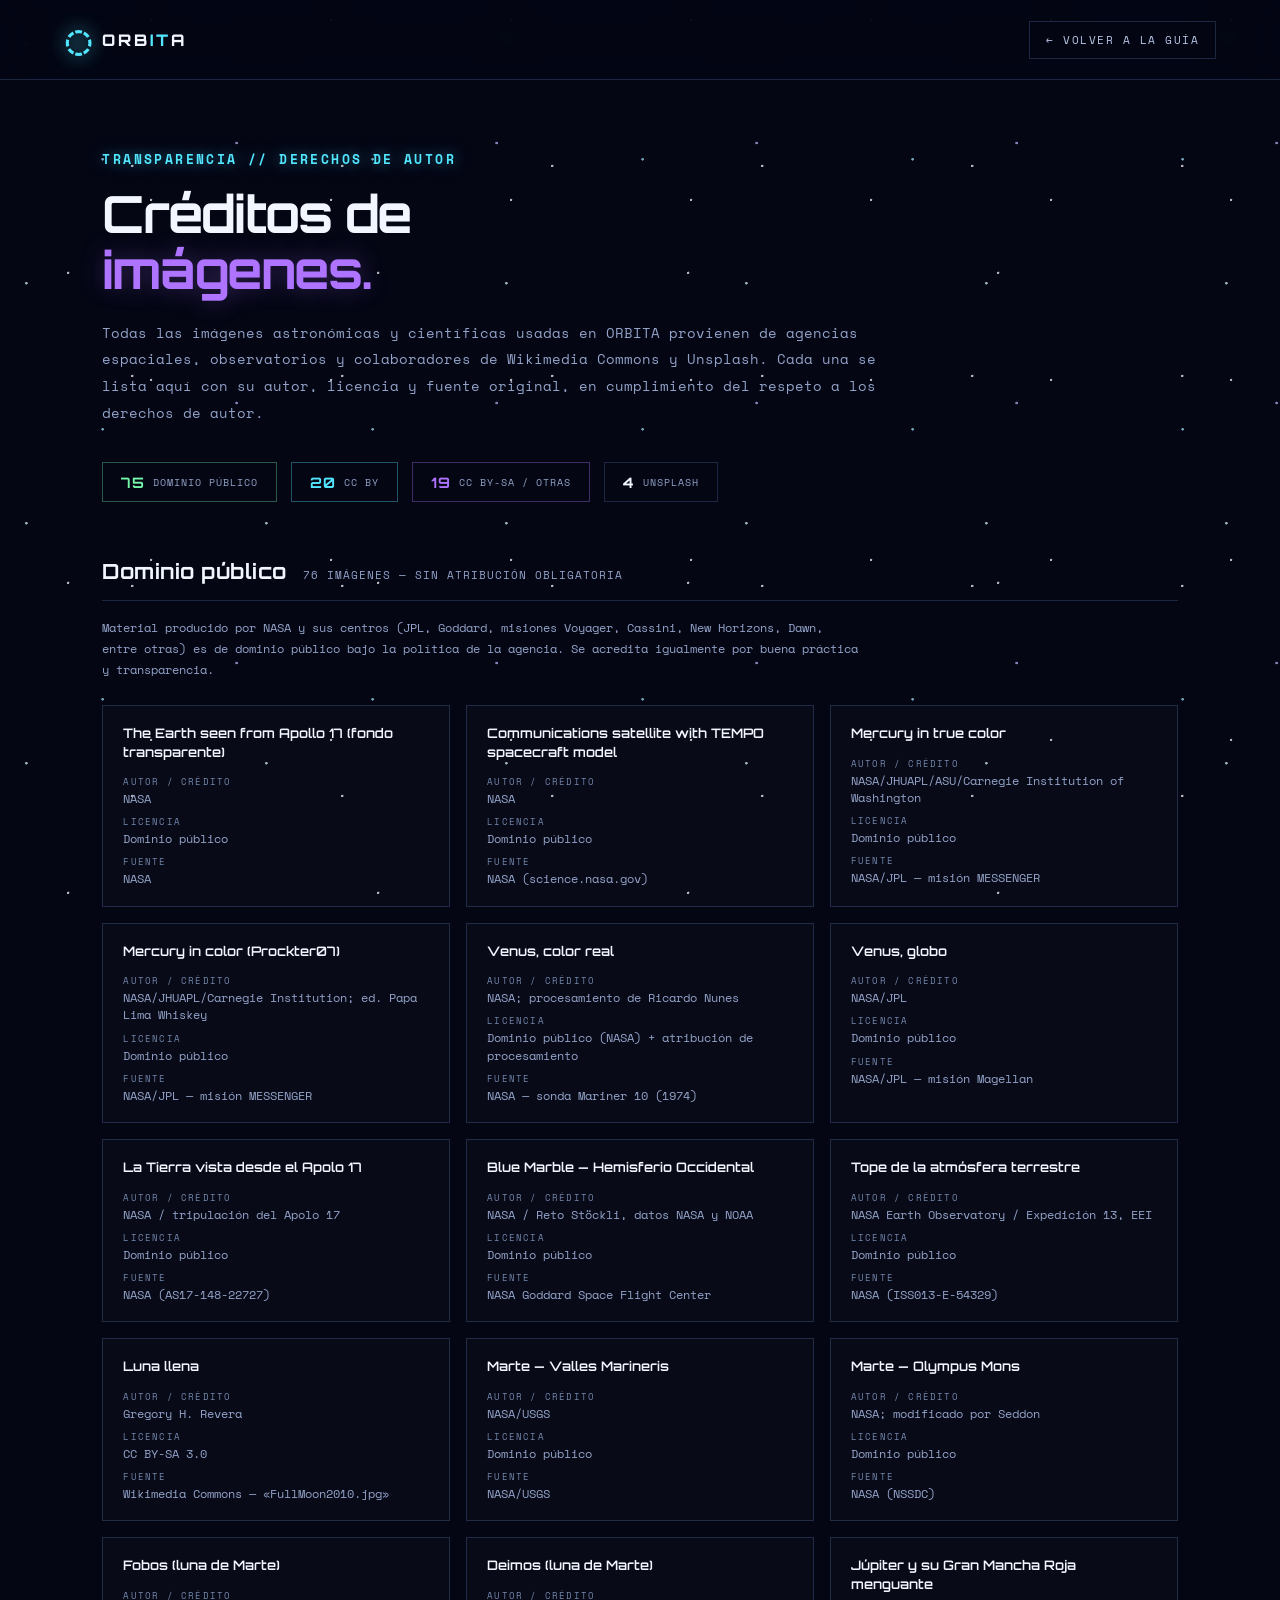
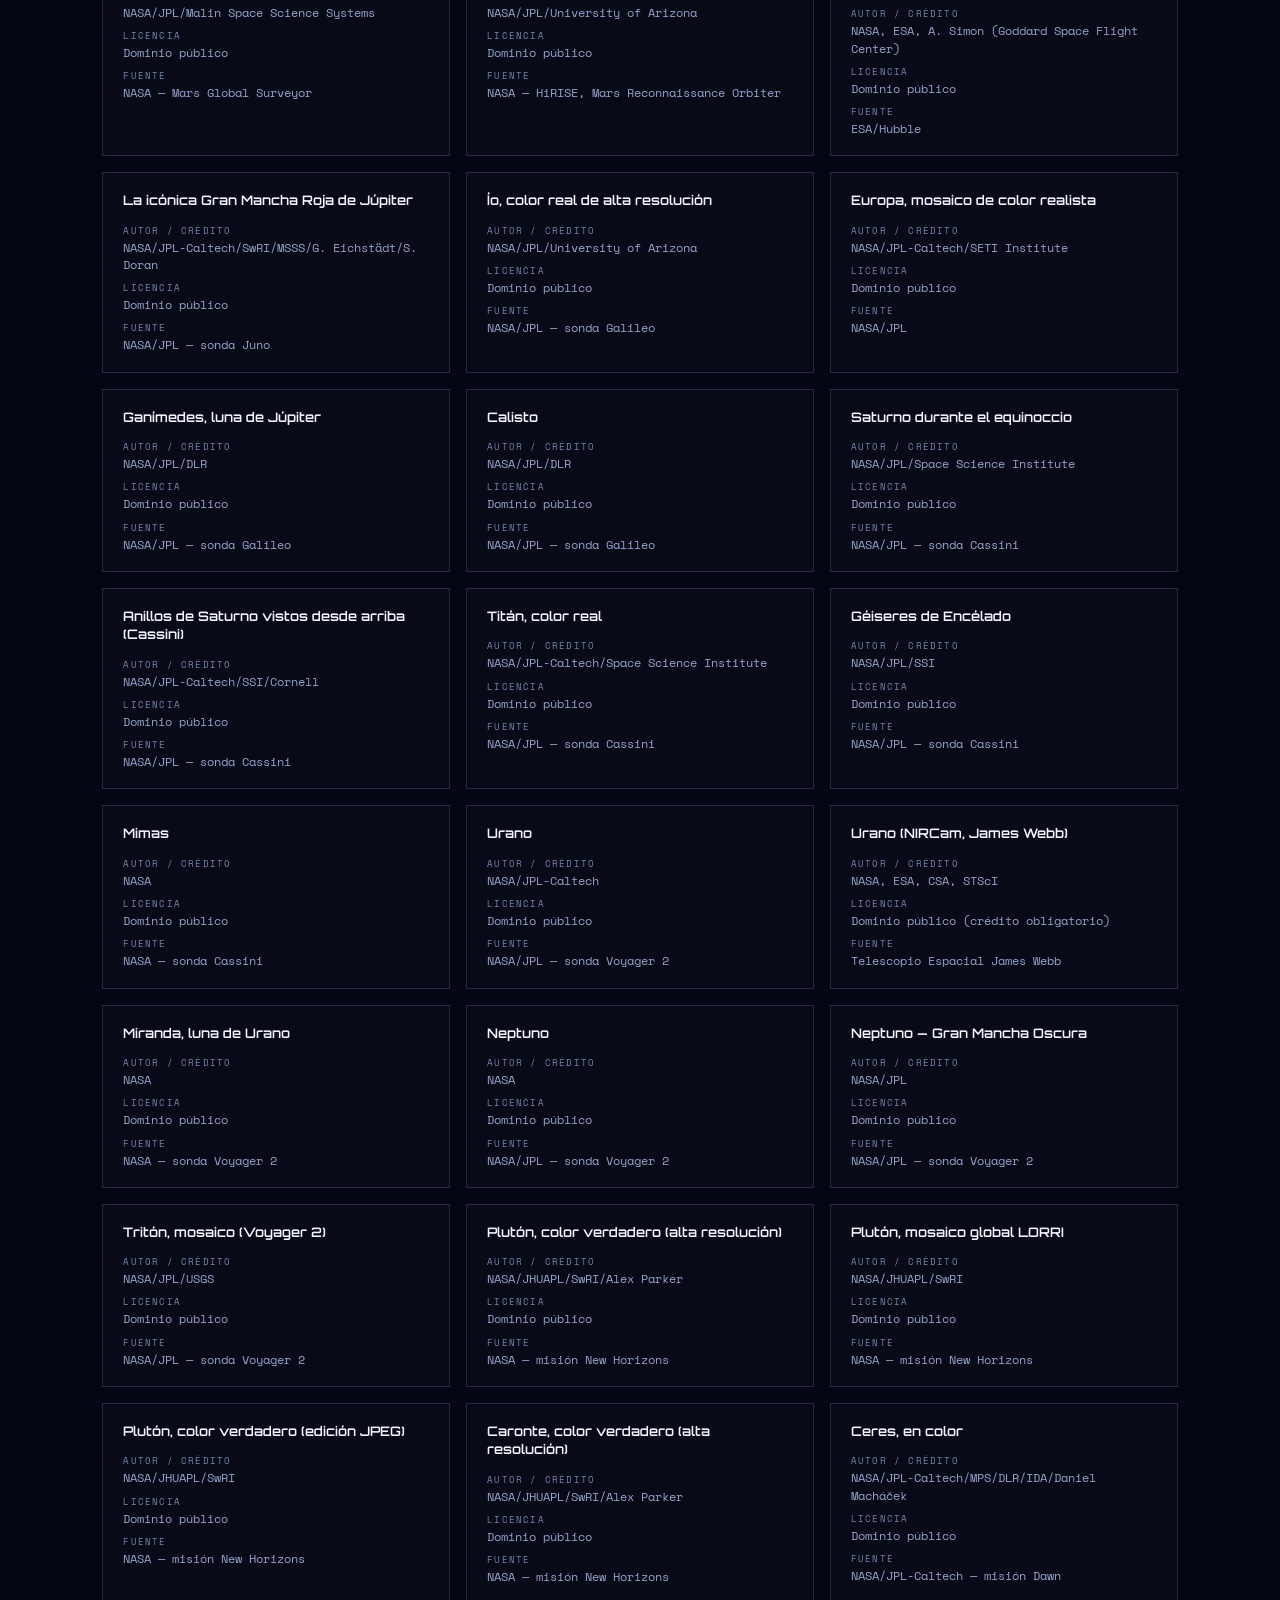
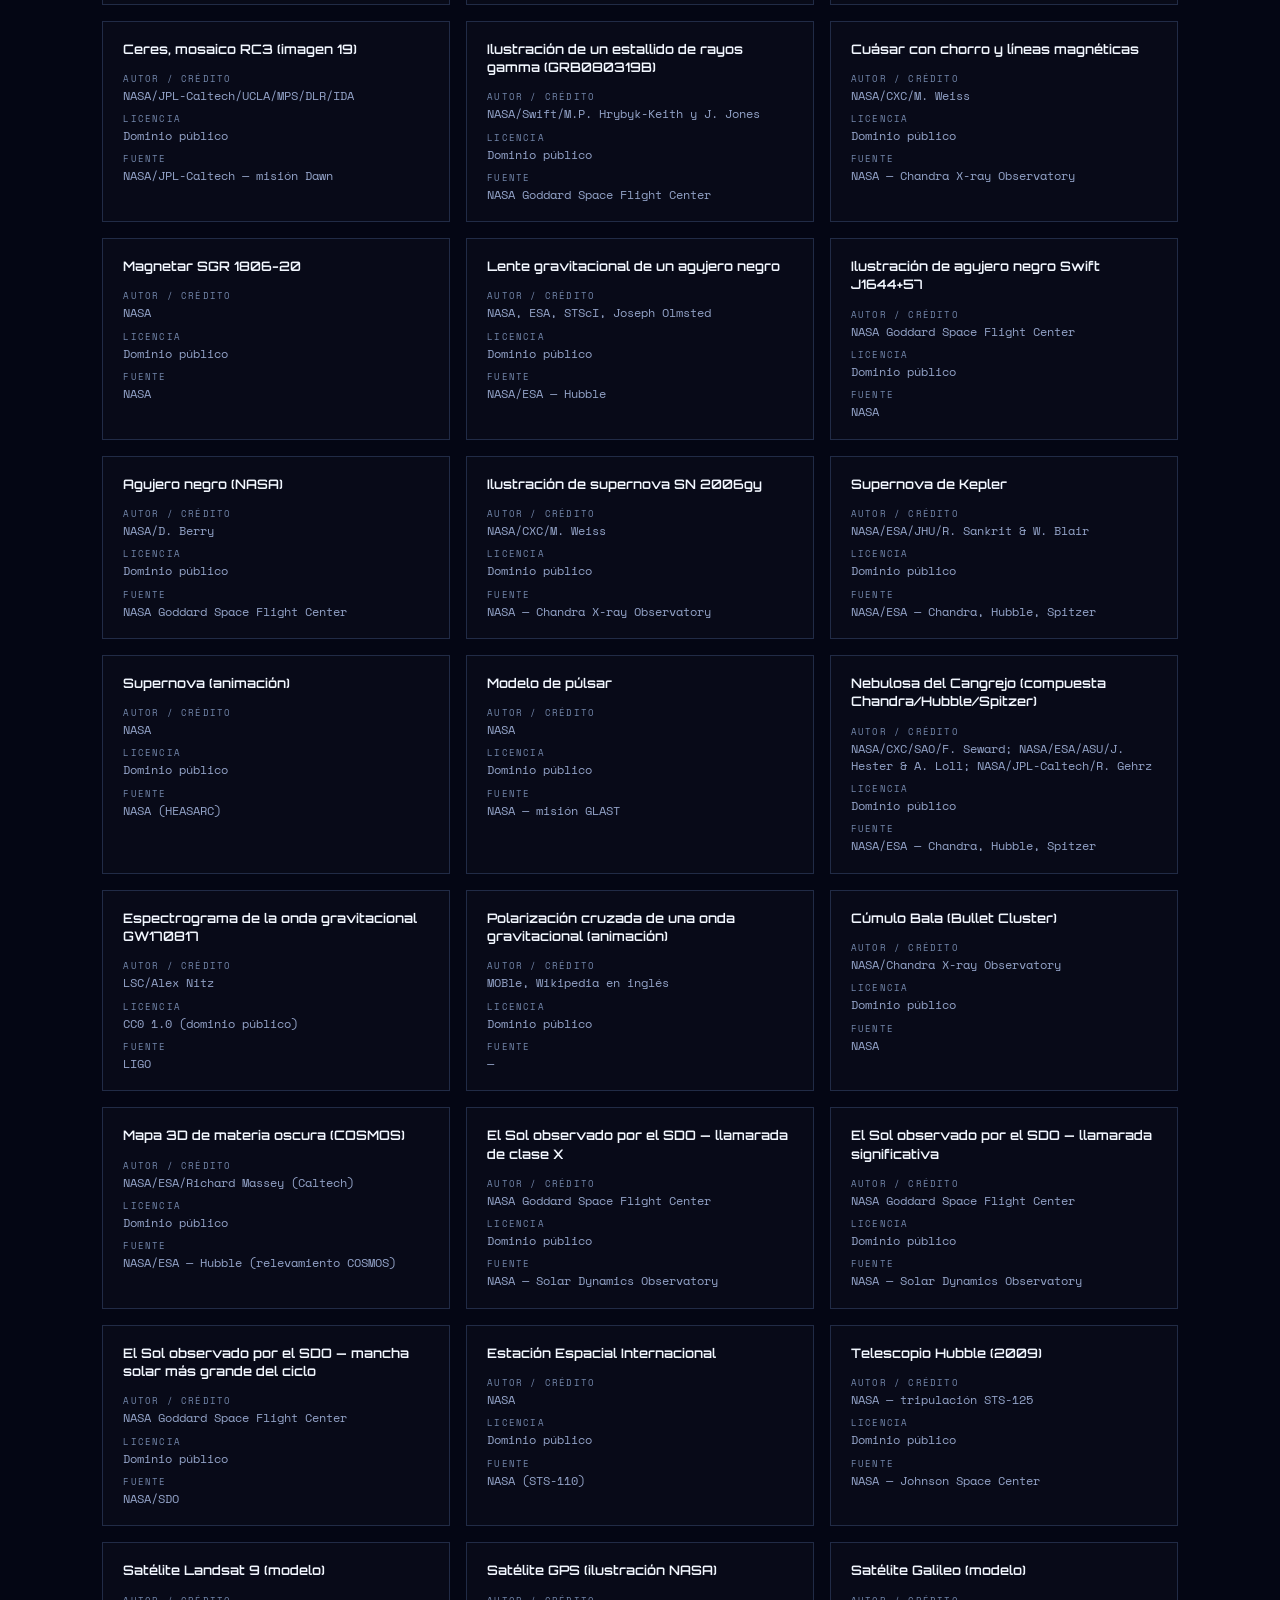
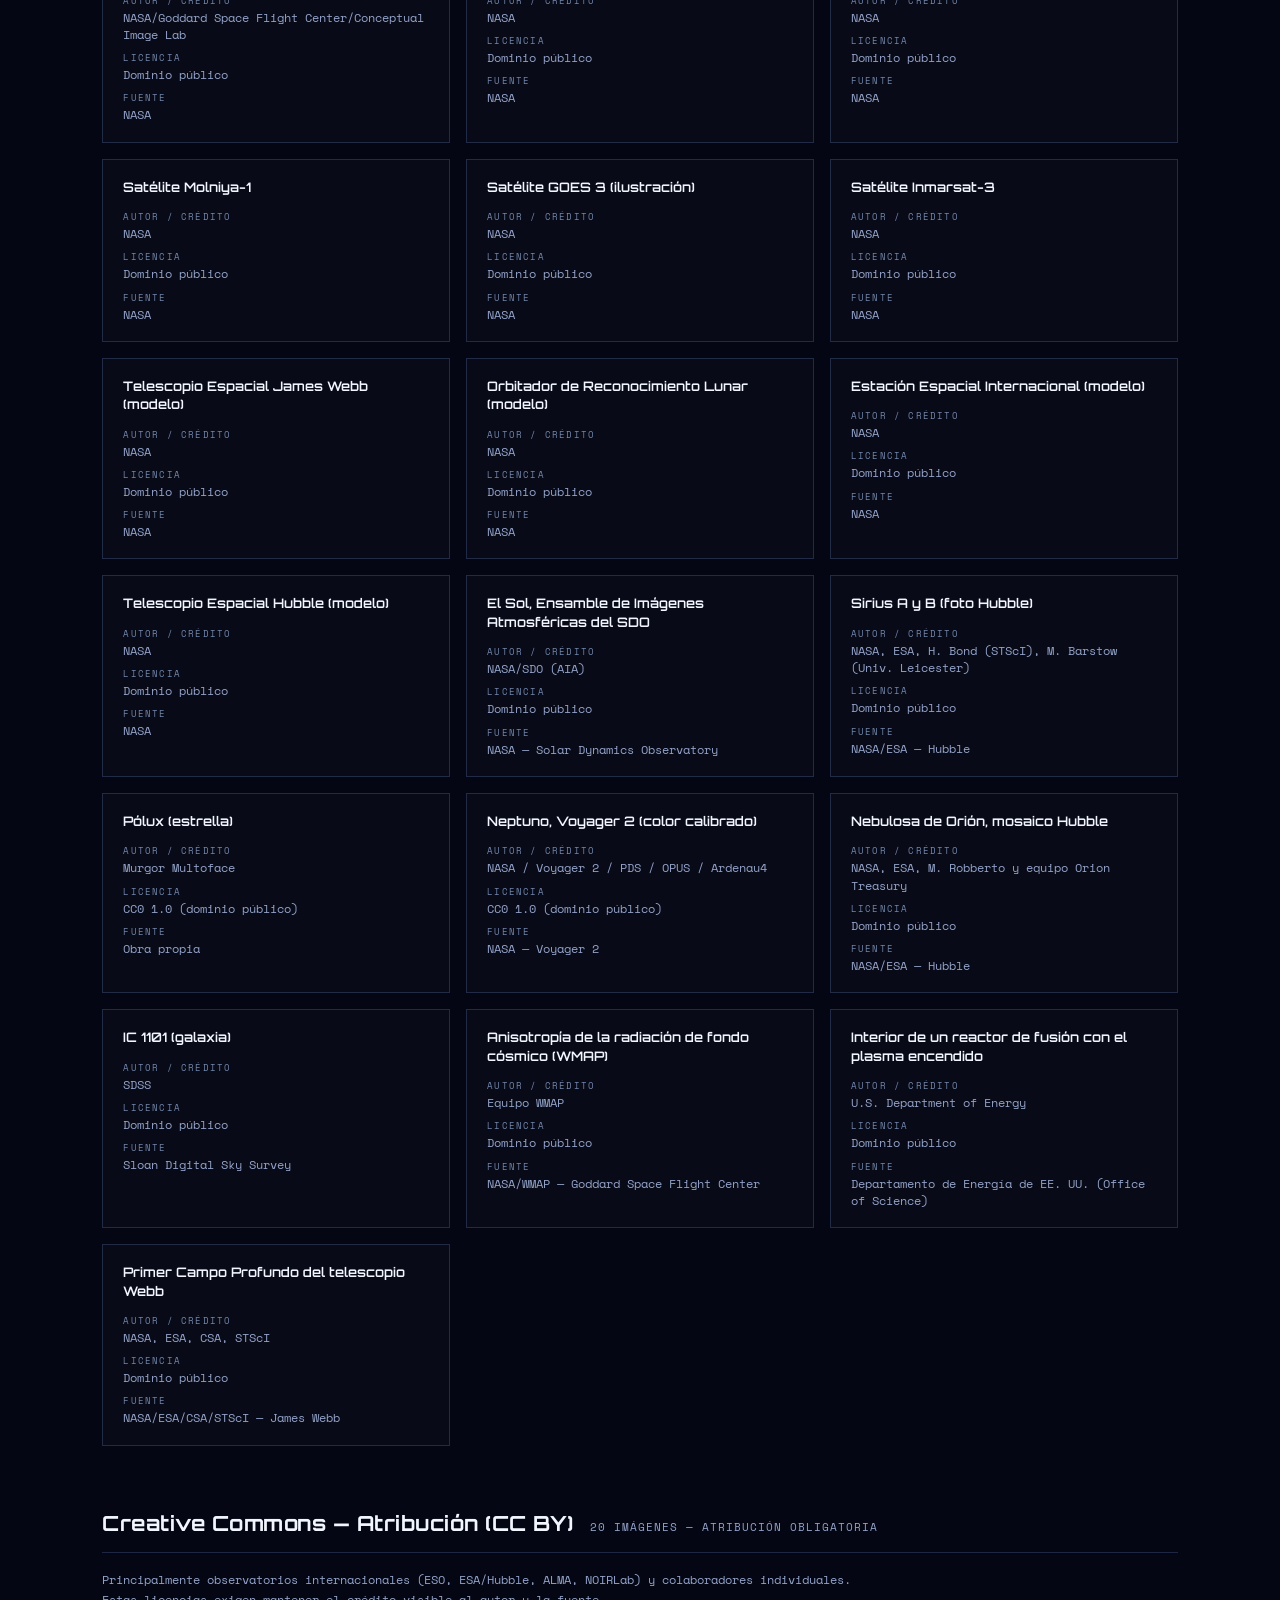
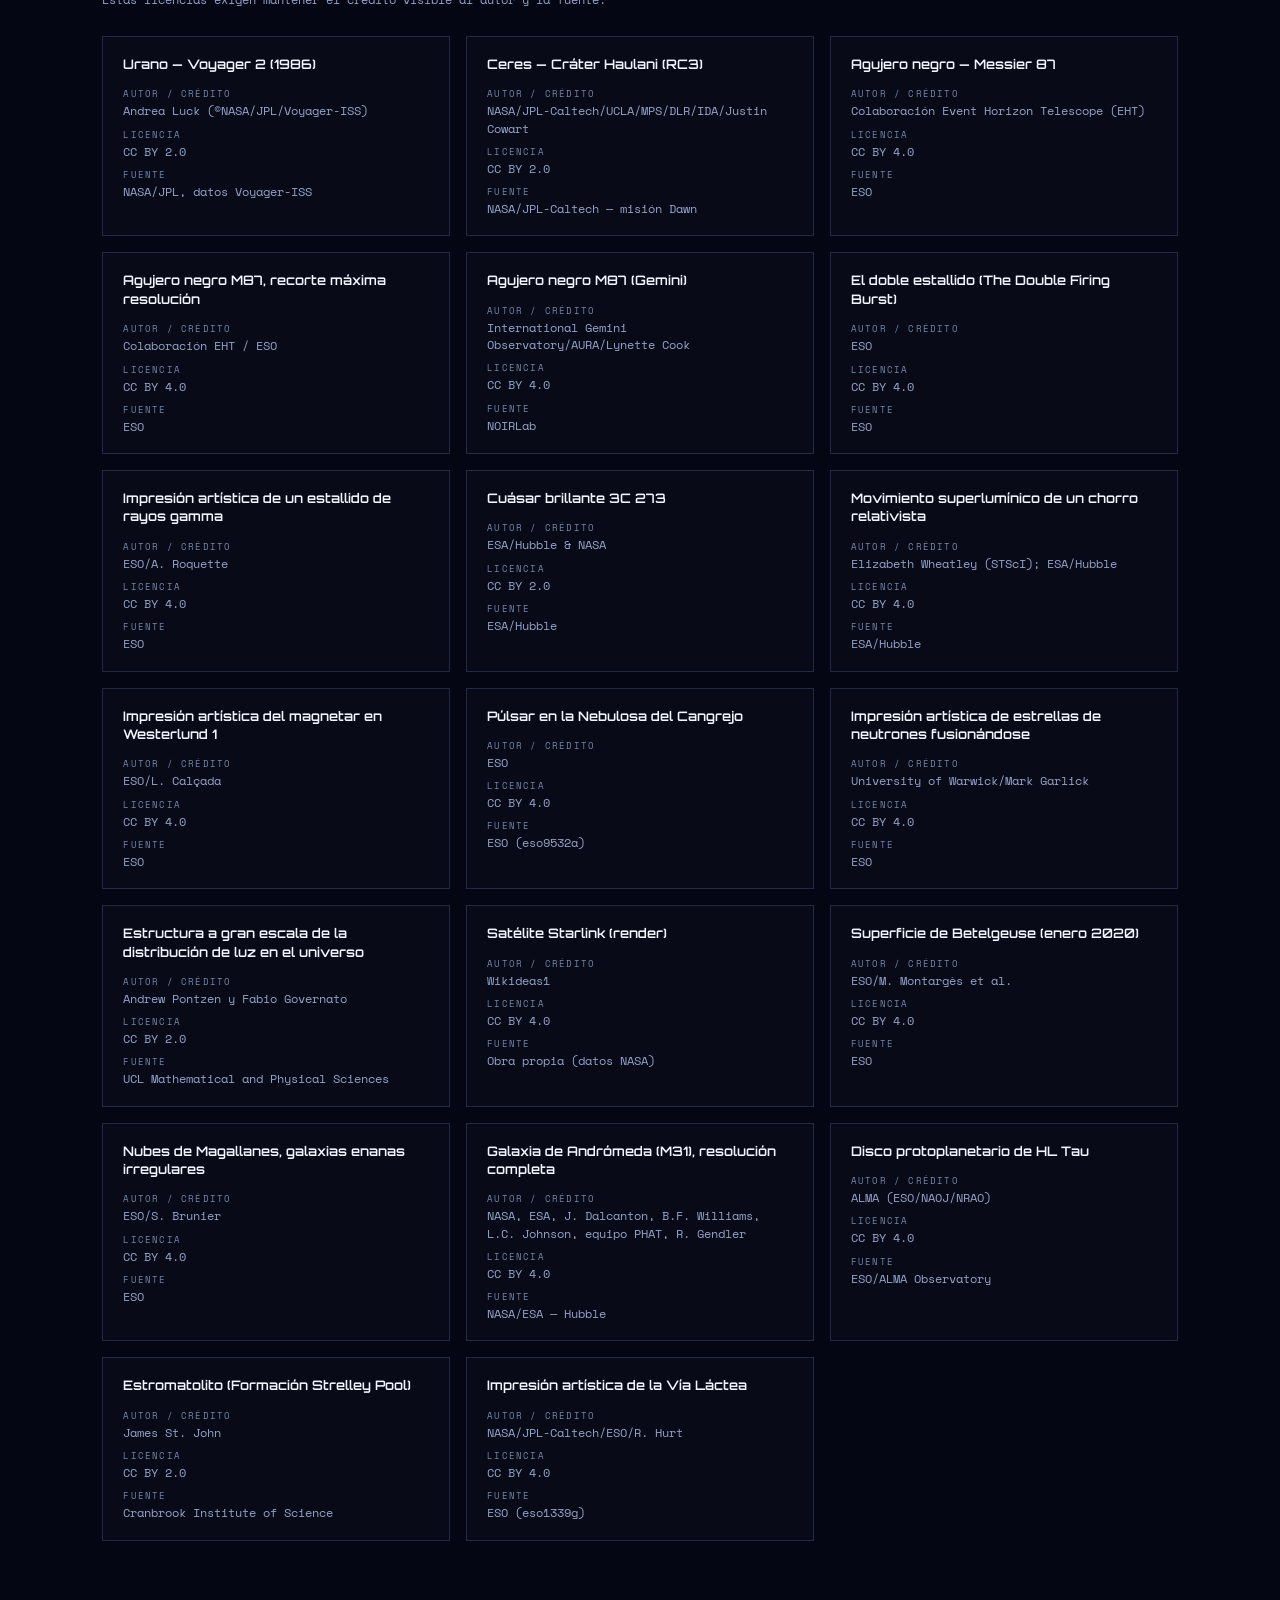
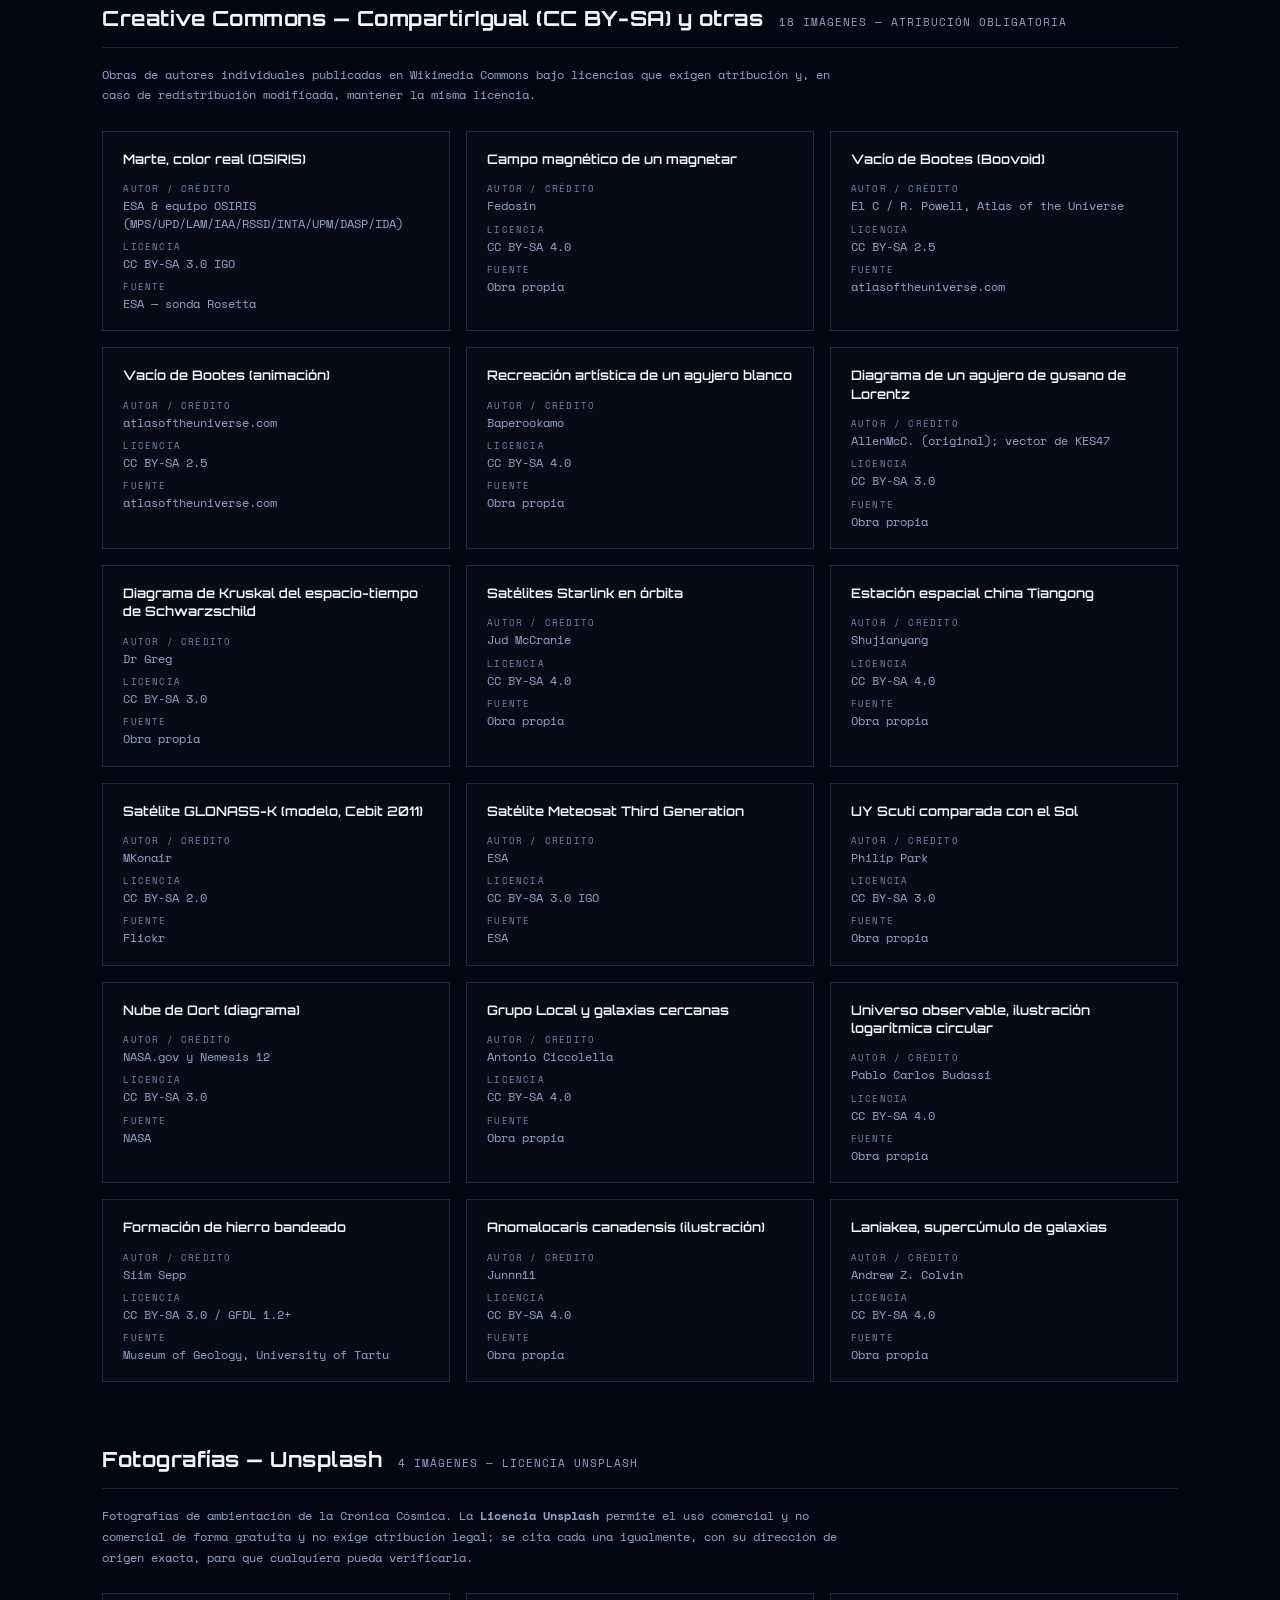
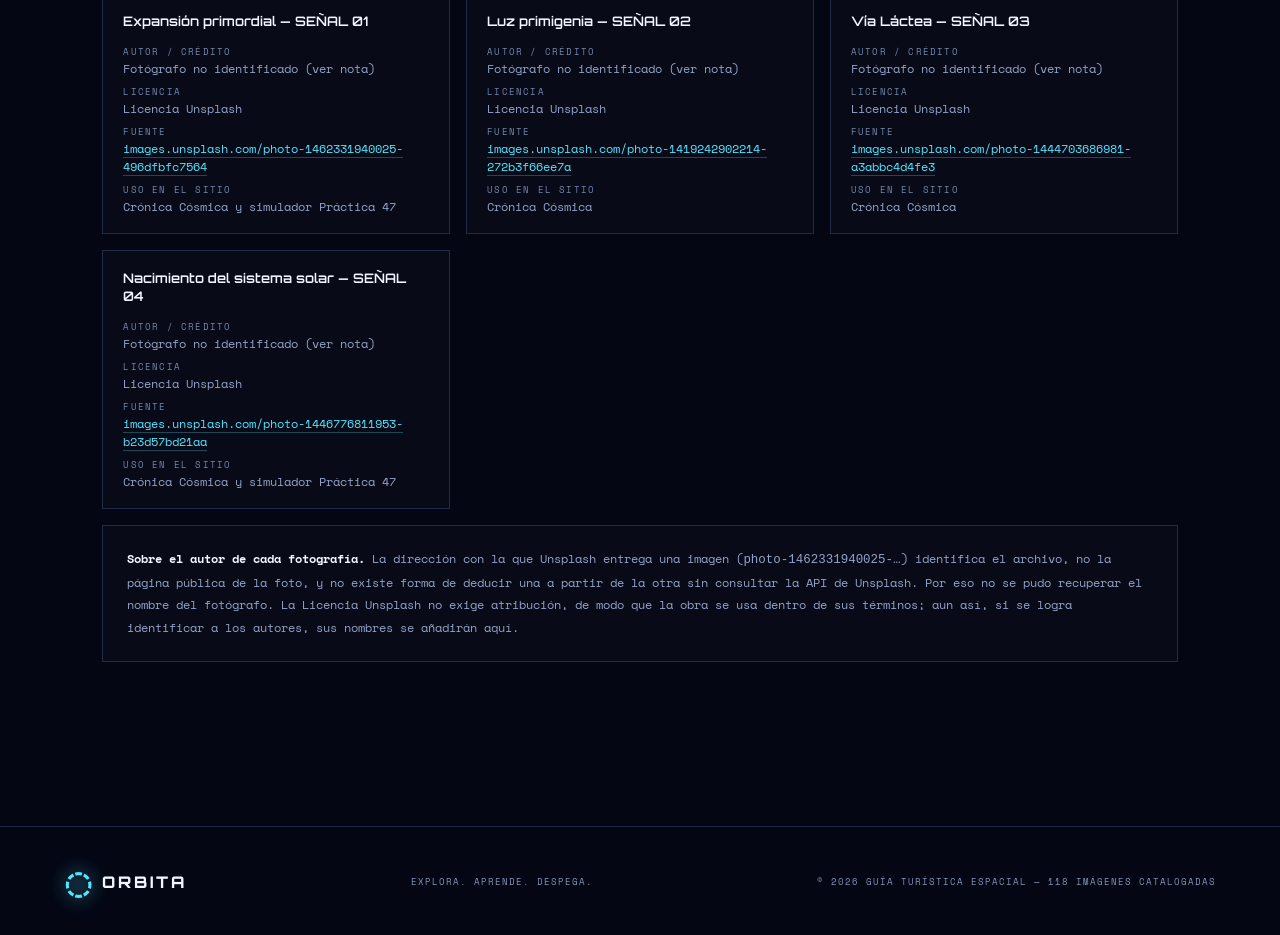
==== commit d238e210: "Retira la Luna del Capitolio y ajusta sus creditos Completa el cambio de la fotografia de la Luna: s" ====
--- a/credits.html
+++ b/credits.html
@@ -70,9 +70,9 @@
     <p class="intro">Todas las imágenes astronómicas y científicas usadas en ORBITA provienen de agencias espaciales, observatorios y colaboradores de Wikimedia Commons y Unsplash. Cada una se lista aquí con su autor, licencia y fuente original, en cumplimiento del respeto a los derechos de autor.</p>
 
     <div class="stat-bar">
-      <span class="stat-chip pd"><strong>76</strong> DOMINIO PÚBLICO</span>
+      <span class="stat-chip pd"><strong>75</strong> DOMINIO PÚBLICO</span>
       <span class="stat-chip ccby"><strong>20</strong> CC BY</span>
-      <span class="stat-chip ccsa"><strong>18</strong> CC BY-SA / OTRAS</span>
+      <span class="stat-chip ccsa"><strong>19</strong> CC BY-SA / OTRAS</span>
       <span class="stat-chip"><strong>4</strong> UNSPLASH</span>
     </div>
 
@@ -92,7 +92,7 @@
 <article class="credit-card"><h3>La Tierra vista desde el Apolo 17</h3><dl><div><dt>AUTOR / CRÉDITO</dt><dd>NASA / tripulación del Apolo 17</dd></div><div><dt>LICENCIA</dt><dd>Dominio público</dd></div><div><dt>FUENTE</dt><dd>NASA (AS17-148-22727)</dd></div></dl></article>
 <article class="credit-card"><h3>Blue Marble — Hemisferio Occidental</h3><dl><div><dt>AUTOR / CRÉDITO</dt><dd>NASA / Reto Stöckli, datos NASA y NOAA</dd></div><div><dt>LICENCIA</dt><dd>Dominio público</dd></div><div><dt>FUENTE</dt><dd>NASA Goddard Space Flight Center</dd></div></dl></article>
 <article class="credit-card"><h3>Tope de la atmósfera terrestre</h3><dl><div><dt>AUTOR / CRÉDITO</dt><dd>NASA Earth Observatory / Expedición 13, EEI</dd></div><div><dt>LICENCIA</dt><dd>Dominio público</dd></div><div><dt>FUENTE</dt><dd>NASA (ISS013-E-54329)</dd></div></dl></article>
-<article class="credit-card"><h3>Luna llena</h3><dl><div><dt>AUTOR / CRÉDITO</dt><dd>NASA / Bill Ingalls</dd></div><div><dt>LICENCIA</dt><dd>Dominio público</dd></div><div><dt>FUENTE</dt><dd>NASA HQ</dd></div></dl></article>
+<article class="credit-card"><h3>Luna llena</h3><dl><div><dt>AUTOR / CRÉDITO</dt><dd>Gregory H. Revera</dd></div><div><dt>LICENCIA</dt><dd>CC BY-SA 3.0</dd></div><div><dt>FUENTE</dt><dd>Wikimedia Commons — «FullMoon2010.jpg»</dd></div></dl></article>
 <article class="credit-card"><h3>Marte — Valles Marineris</h3><dl><div><dt>AUTOR / CRÉDITO</dt><dd>NASA/USGS</dd></div><div><dt>LICENCIA</dt><dd>Dominio público</dd></div><div><dt>FUENTE</dt><dd>NASA/USGS</dd></div></dl></article>
 <article class="credit-card"><h3>Marte — Olympus Mons</h3><dl><div><dt>AUTOR / CRÉDITO</dt><dd>NASA; modificado por Seddon</dd></div><div><dt>LICENCIA</dt><dd>Dominio público</dd></div><div><dt>FUENTE</dt><dd>NASA (NSSDC)</dd></div></dl></article>
 <article class="credit-card"><h3>Fobos (luna de Marte)</h3><dl><div><dt>AUTOR / CRÉDITO</dt><dd>NASA/JPL/Malin Space Science Systems</dd></div><div><dt>LICENCIA</dt><dd>Dominio público</dd></div><div><dt>FUENTE</dt><dd>NASA — Mars Global Surveyor</dd></div></dl></article>
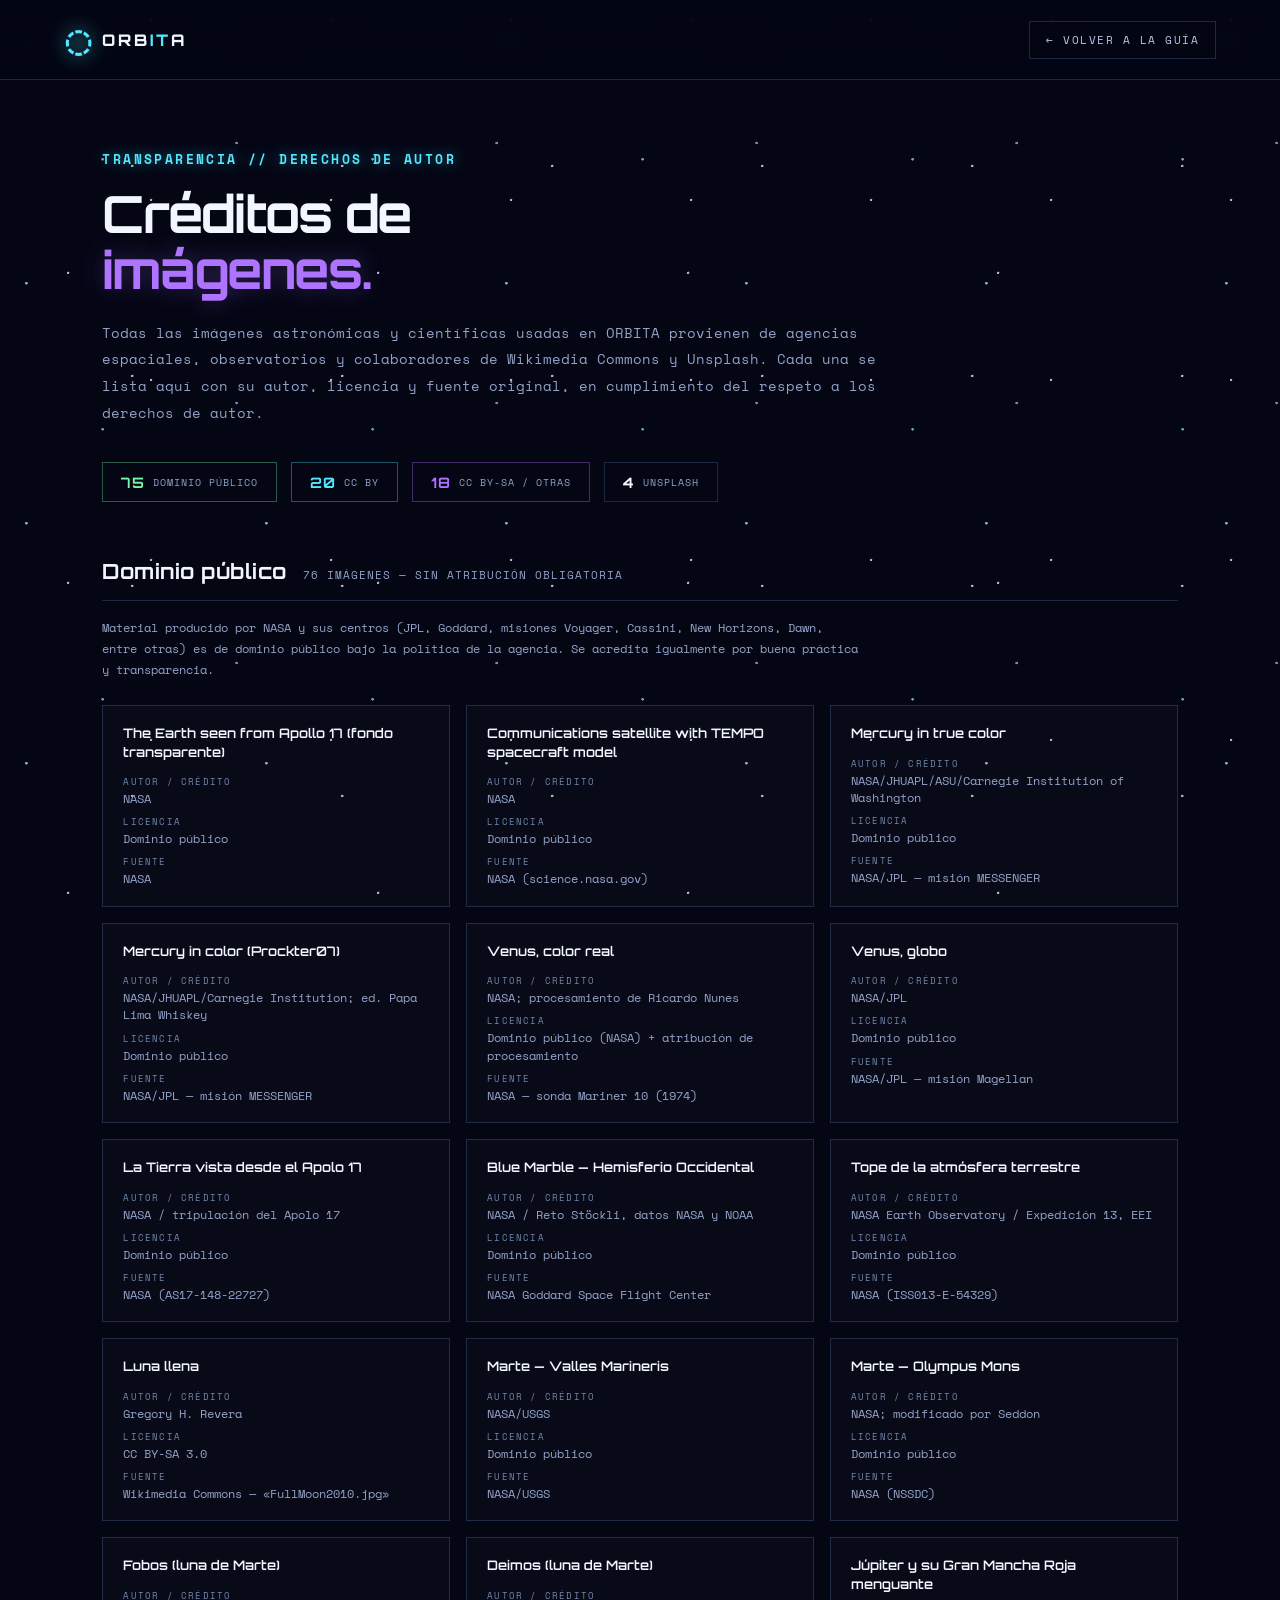
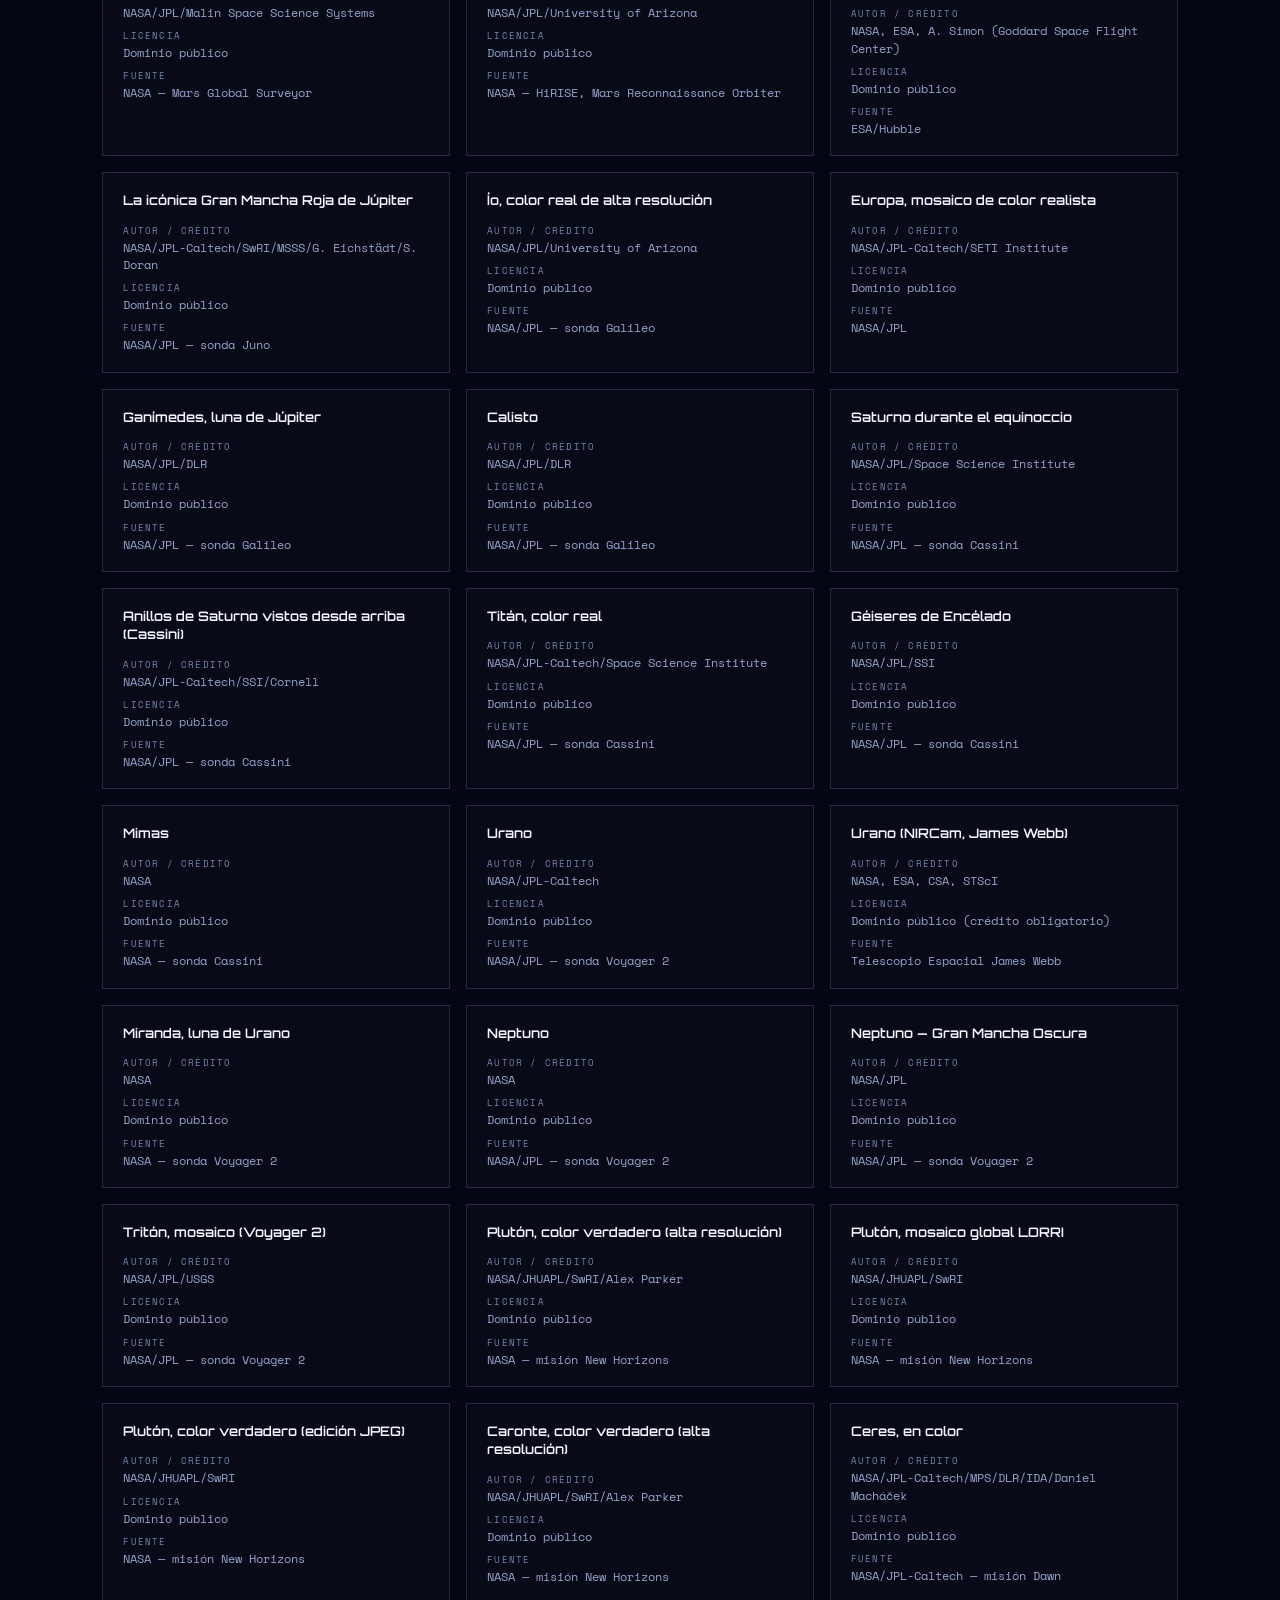
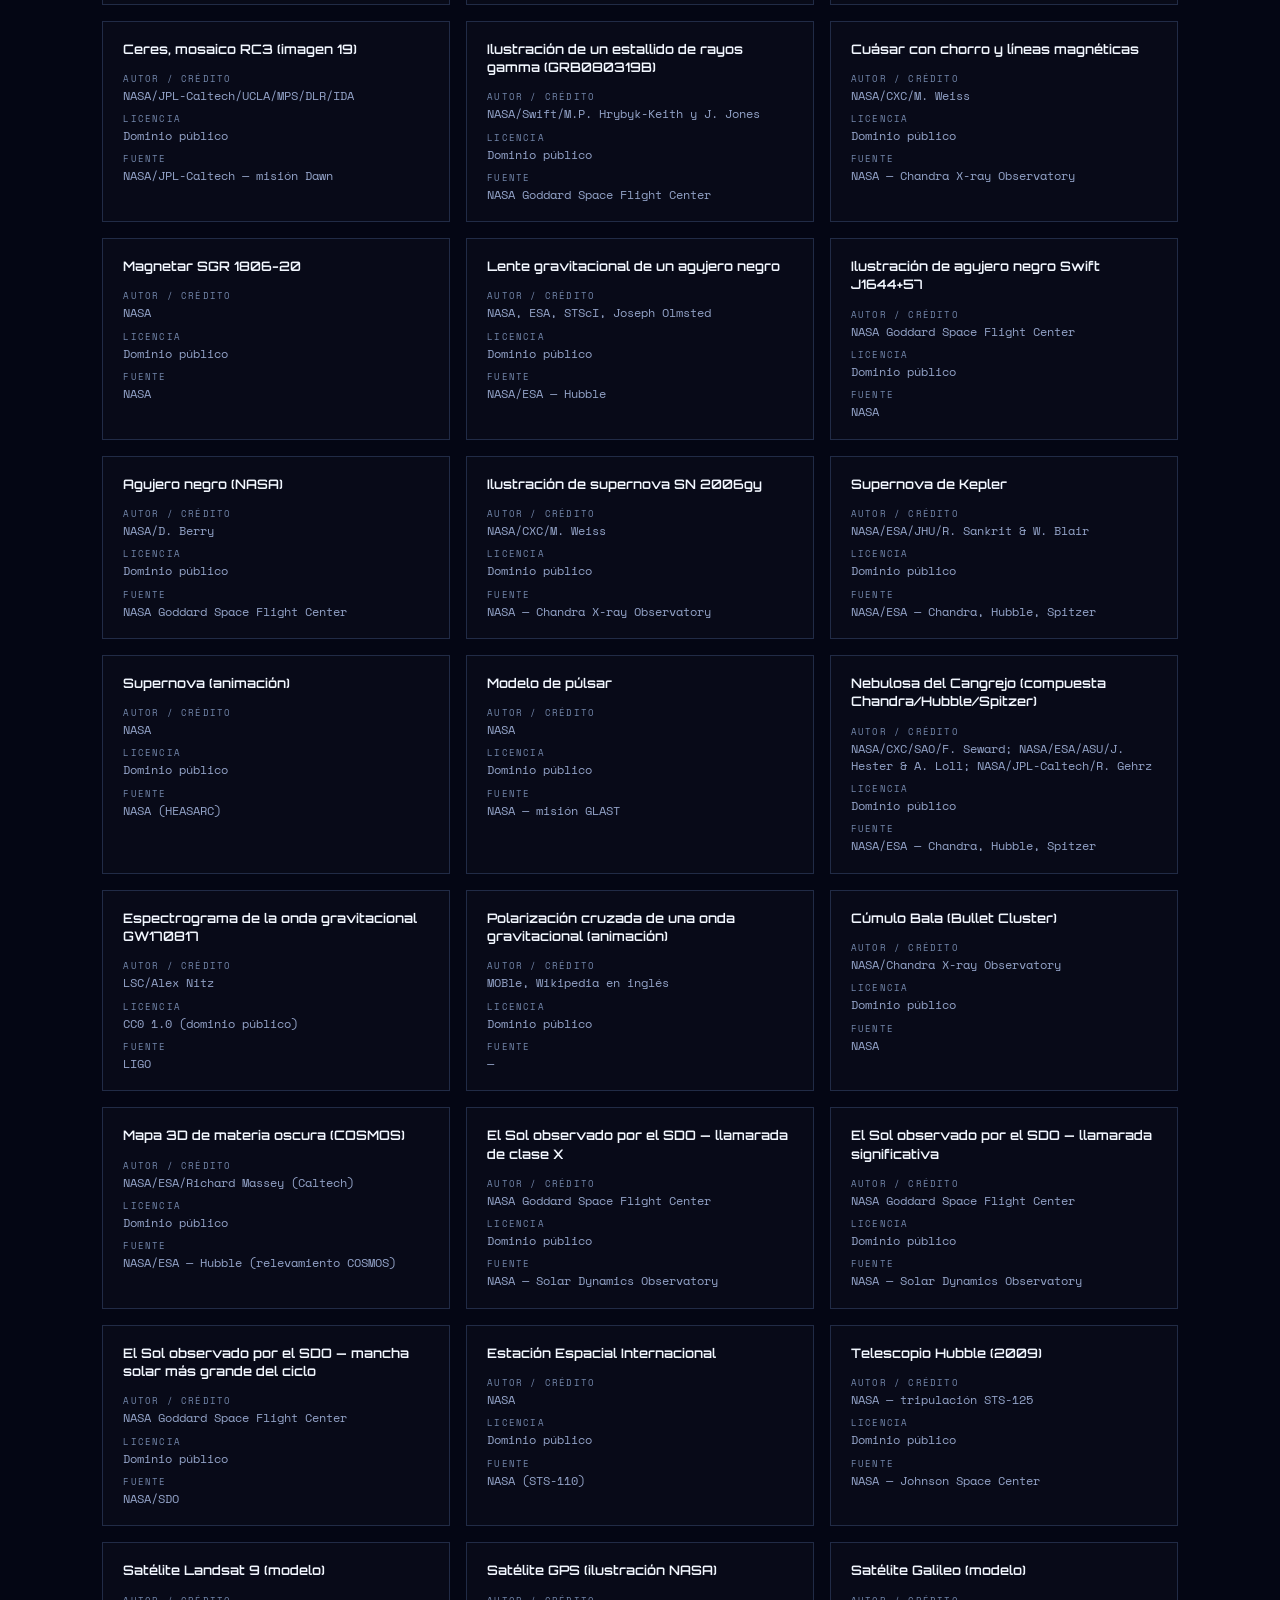
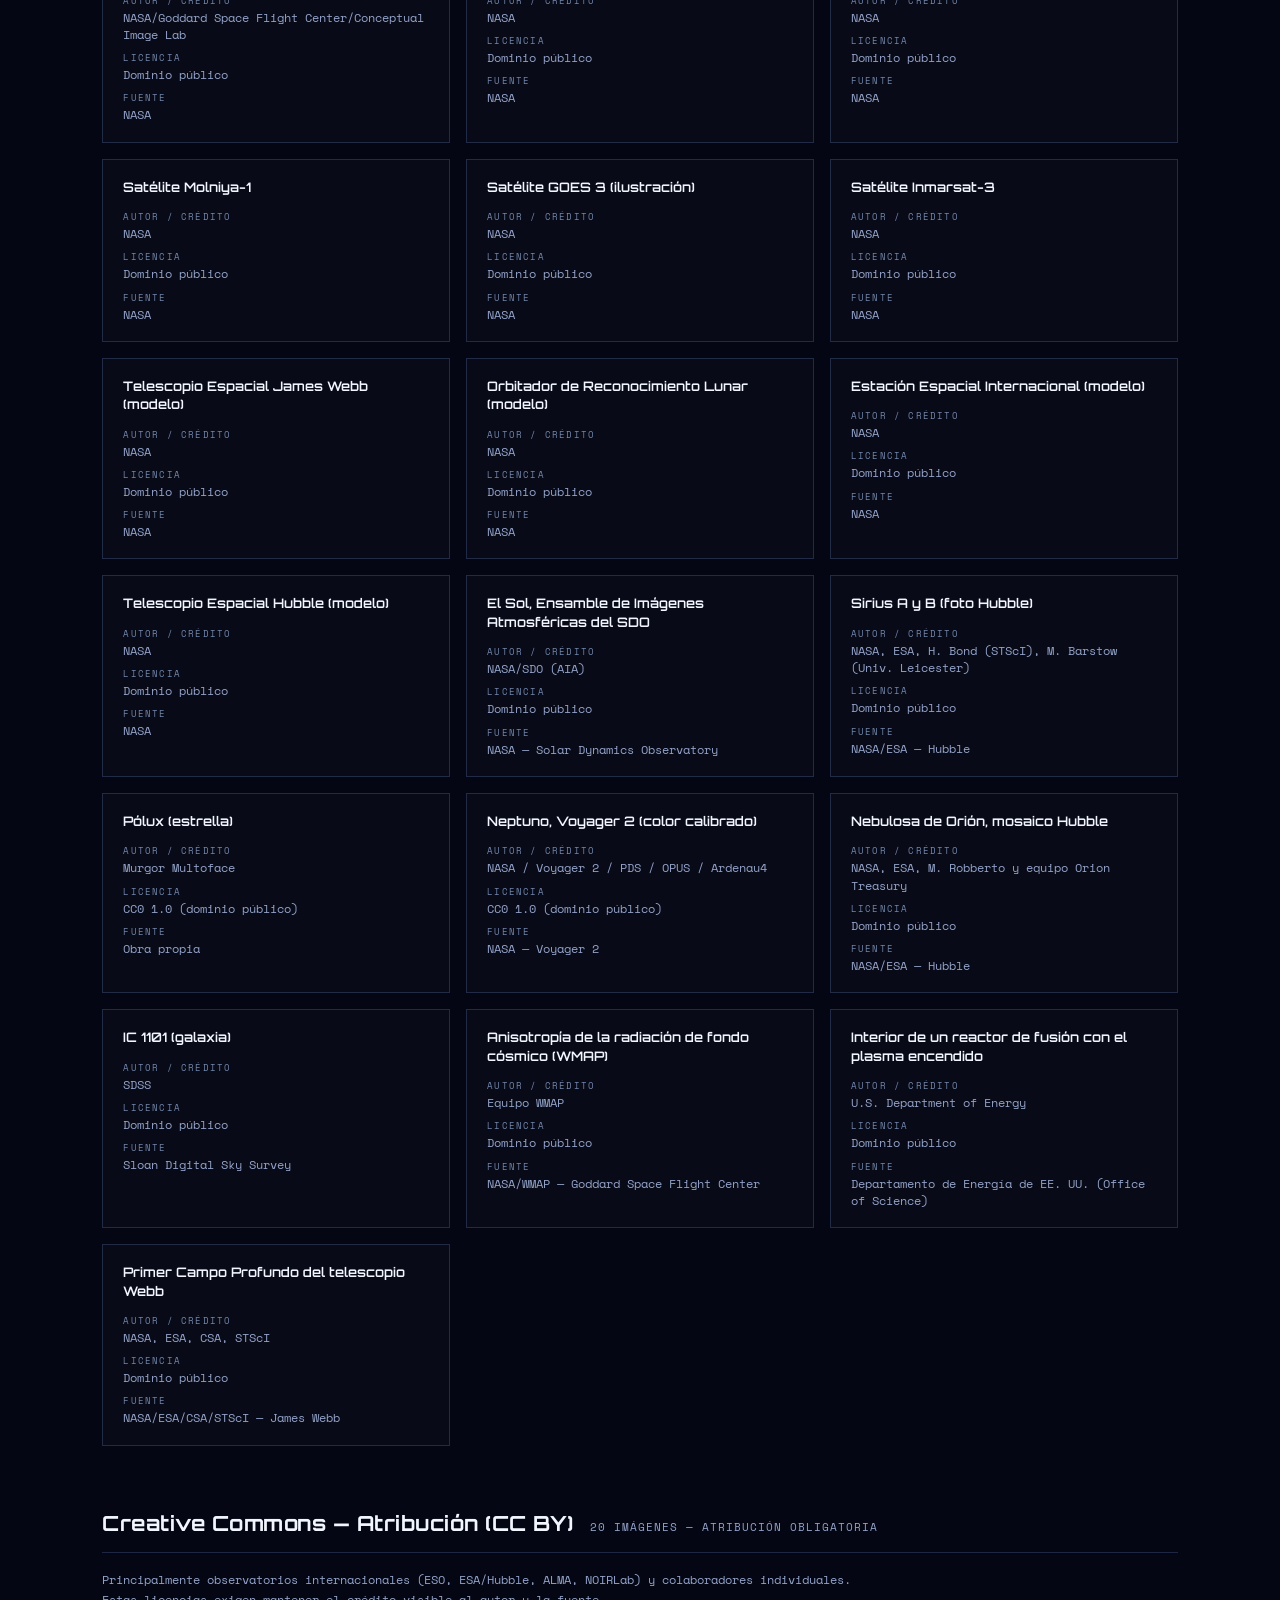
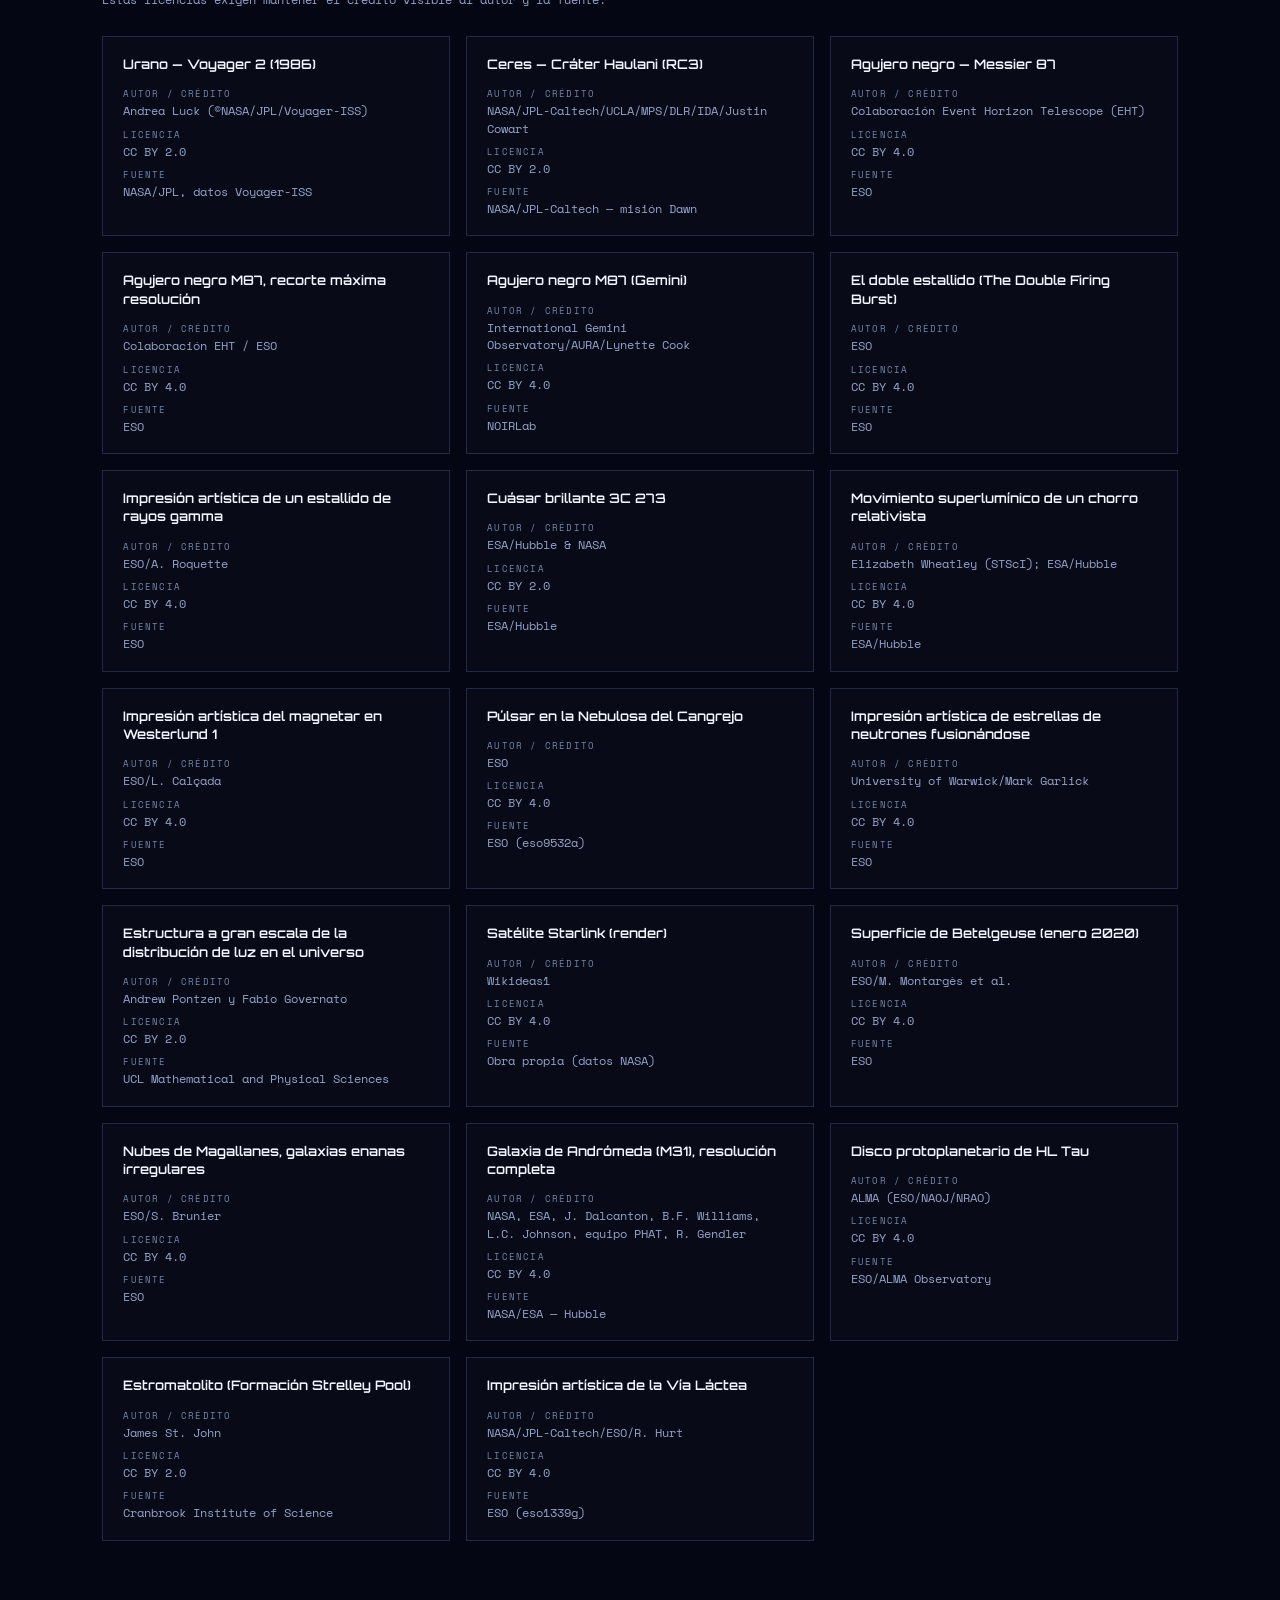
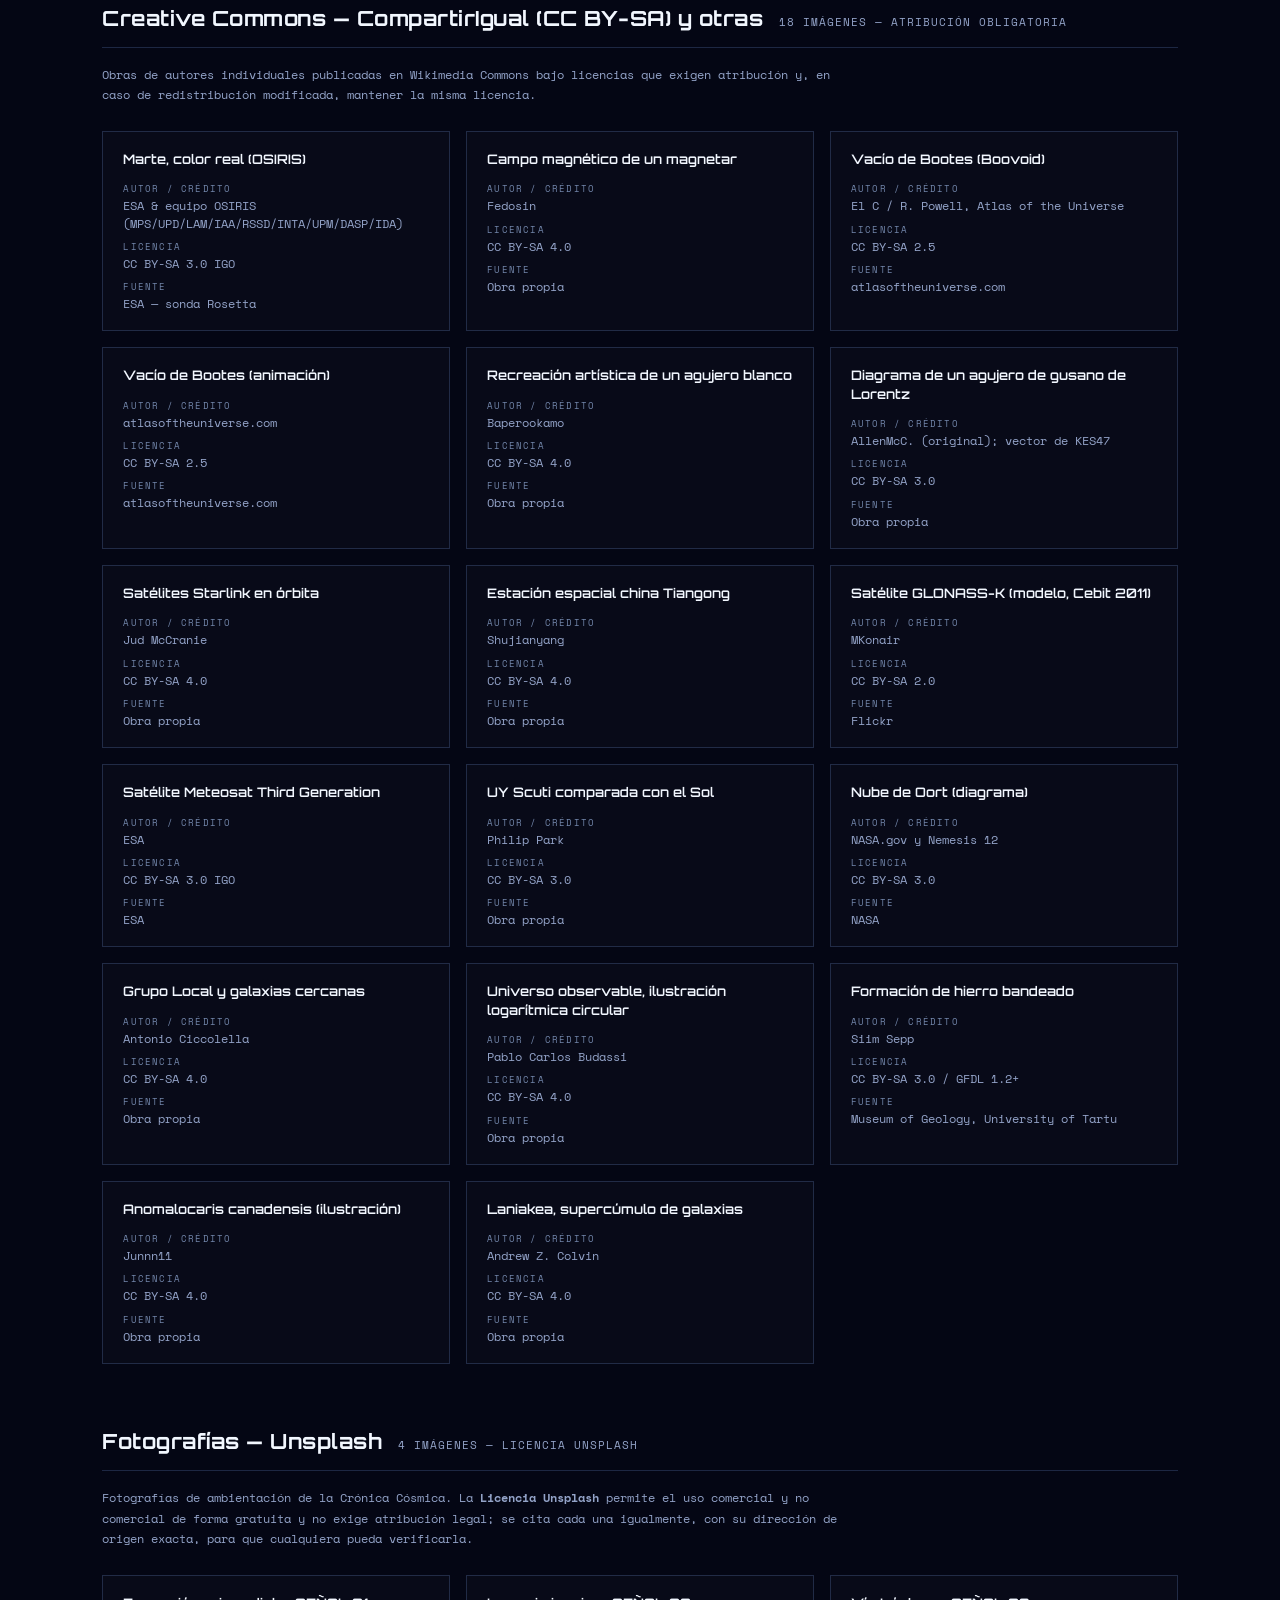
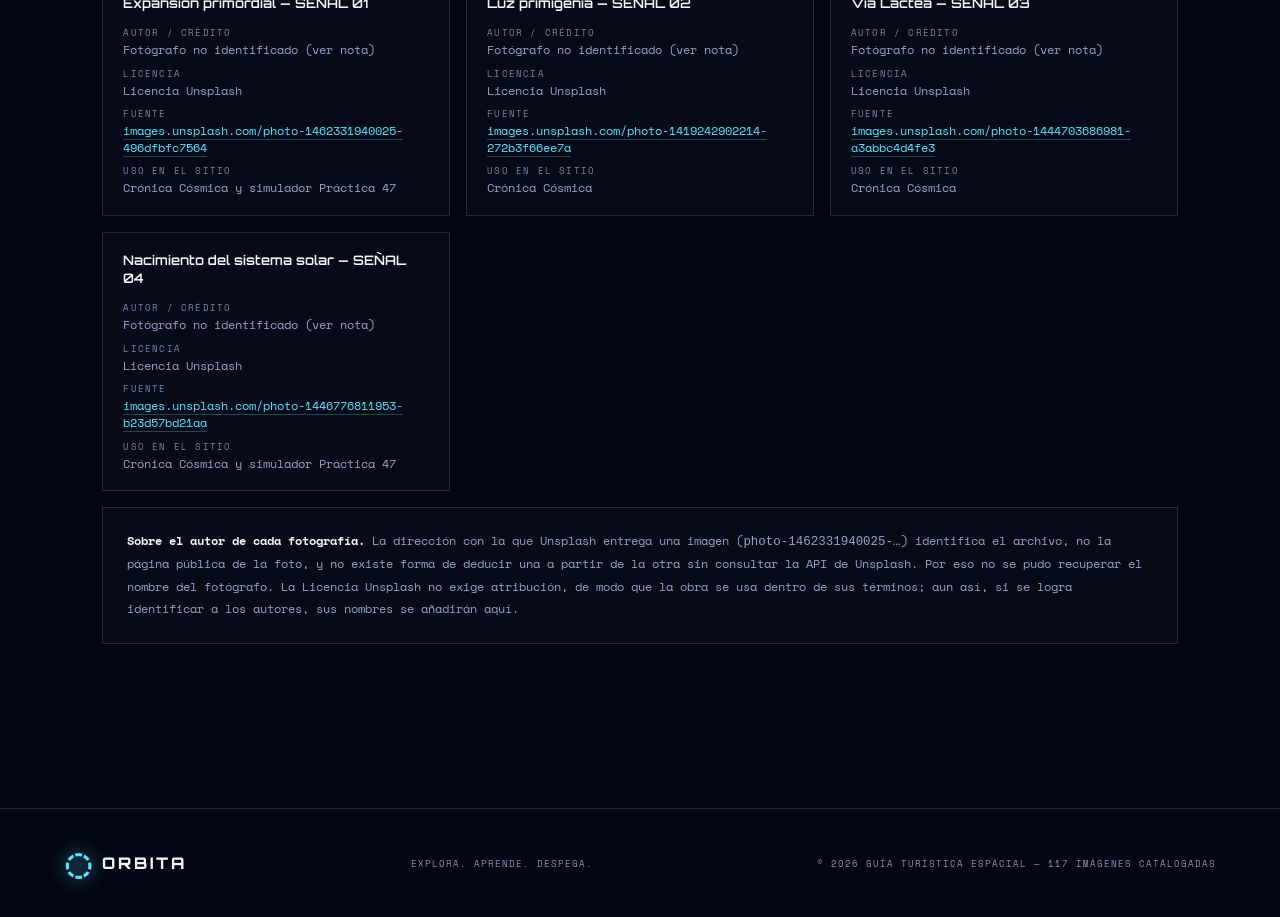
==== commit d8fbfbab: "Deja el agujero blanco con dos imagenes que si se ven Las imagenes 2 y 3 de la seccion no estaban re" ====
--- a/credits.html
+++ b/credits.html
@@ -9,53 +9,7 @@
   <link rel="preconnect" href="https://fonts.googleapis.com">
   <link rel="preconnect" href="https://fonts.gstatic.com" crossorigin>
   <link href="https://fonts.googleapis.com/css2?family=Orbitron:wght@400;500;600;700;800&family=Space+Mono:wght@400;700&display=swap" rel="stylesheet">
-  <style>
-    :root{--ink:#f2f7ff;--muted:#93a3c8;--bg:#040614;--line:rgba(128,177,255,.2);--cyan:#52e7ff;--purple:#ae73ff;--green:#75f7ab;--red:#ff6389;--mono:"Space Mono",monospace;--display:"Orbitron",sans-serif}
-    *{box-sizing:border-box}
-    html{scroll-behavior:smooth}
-    body{margin:0;color:var(--ink);background:var(--bg);font-family:var(--mono);overflow-x:hidden}
-    a{color:inherit;text-decoration:none}
-    .star-field{position:fixed;inset:0;pointer-events:none;z-index:-3;background-image:radial-gradient(circle at 11% 18%,#d6f5ff 0 1px,transparent 1.7px),radial-gradient(circle at 84% 11%,#fff 0 1px,transparent 1.4px),radial-gradient(circle at 38% 59%,#a5e8ff 0 1px,transparent 1.6px),radial-gradient(circle at 63% 79%,#fff 0 1px,transparent 1.5px),radial-gradient(circle at 91% 55%,#c8b4ff 0 1px,transparent 1.6px),radial-gradient(circle at 22% 88%,#fff 0 1px,transparent 1.5px);background-size:240px 240px,180px 180px,270px 270px,210px 210px,260px 260px,310px 310px;opacity:.7}
-    .site-header{height:80px;display:flex;align-items:center;justify-content:space-between;padding:0 clamp(24px,5vw,86px);border-bottom:1px solid var(--line);background:rgba(4,6,20,.68);backdrop-filter:blur(18px);position:sticky;top:0;z-index:5}
-    .brand{display:inline-flex;align-items:center;gap:7px;font-family:var(--display);font-weight:800;letter-spacing:3px;font-size:1rem}
-    .brand span span{color:var(--cyan)}
-    .brand-mark{color:var(--cyan);font-size:2rem;line-height:1;text-shadow:0 0 18px var(--cyan)}
-    .back-link{font-size:.66rem;letter-spacing:1.5px;color:#b8c6e5;border:1px solid var(--line);padding:10px 16px;transition:color .2s ease,border-color .2s ease}
-    .back-link:hover{color:var(--cyan);border-color:var(--cyan)}
-    main{padding:70px clamp(24px,8vw,140px) 100px;max-width:1400px;margin:0 auto}
-    .eyebrow{color:var(--cyan);font-size:.8rem;font-weight:700;letter-spacing:2.4px;text-shadow:0 0 14px rgba(82,231,255,.55);margin:0 0 16px}
-    h1{font-family:var(--display);font-size:clamp(2rem,4vw,3.4rem);line-height:1.1;letter-spacing:-1.5px;margin:0 0 22px}
-    h1 span{color:var(--purple);text-shadow:0 0 25px rgba(174,115,255,.3)}
-    .intro{color:var(--muted);max-width:780px;line-height:1.85;font-size:.9rem;margin:0 0 20px}
-    .stat-bar{display:flex;flex-wrap:wrap;gap:14px;margin:36px 0 56px}
-    .stat-chip{border:1px solid var(--line);padding:10px 18px;font-size:.62rem;letter-spacing:1px;color:var(--muted);display:flex;align-items:center;gap:8px}
-    .stat-chip strong{color:var(--ink);font-family:var(--display);font-size:.9rem}
-    .stat-chip.pd{border-color:rgba(117,247,171,.35)}
-    .stat-chip.pd strong{color:var(--green)}
-    .stat-chip.ccby{border-color:rgba(82,231,255,.35)}
-    .stat-chip.ccby strong{color:var(--cyan)}
-    .stat-chip.ccsa{border-color:rgba(174,115,255,.35)}
-    .stat-chip.ccsa strong{color:var(--purple)}
-    section.license-group{margin-bottom:64px}
-    .group-heading{display:flex;align-items:baseline;gap:16px;border-bottom:1px solid var(--line);padding-bottom:16px;margin-bottom:26px}
-    .group-heading h2{font-family:var(--display);font-size:1.3rem;margin:0;letter-spacing:.5px}
-    .group-heading .group-count{color:var(--muted);font-size:.66rem;letter-spacing:1px}
-    .group-note{color:var(--muted);font-size:.76rem;line-height:1.7;margin:-10px 0 26px;max-width:760px}
-    .credit-grid{display:grid;grid-template-columns:repeat(auto-fill,minmax(300px,1fr));gap:16px}
-    .credit-card{border:1px solid var(--line);background:rgba(255,255,255,.02);padding:18px 20px;transition:border-color .2s ease,background .2s ease}
-    .credit-card:hover{border-color:rgba(82,231,255,.4);background:rgba(255,255,255,.04)}
-    .credit-card h3{font-family:var(--display);font-size:.82rem;font-weight:600;line-height:1.4;margin:0 0 14px;color:var(--ink)}
-    .credit-card dl{margin:0;display:flex;flex-direction:column;gap:8px}
-    .credit-card dt{font-size:.56rem;letter-spacing:1.2px;color:#7488ad;margin:0}
-    .credit-card dd{font-size:.72rem;color:var(--muted);margin:2px 0 0;line-height:1.5}
-    .credit-card .src-link{color:var(--cyan);overflow-wrap:anywhere;border-bottom:1px solid rgba(82,231,255,.28);transition:border-color .2s ease}
-    .credit-card .src-link:hover,.credit-card .src-link:focus-visible{border-color:var(--cyan)}
-    .unsplash-note{border:1px solid var(--line);padding:22px 24px;background:rgba(255,255,255,.02);font-size:.78rem;color:var(--muted);line-height:1.8;margin-top:16px}
-    .unsplash-note strong{color:var(--ink)}
-    footer{border-top:1px solid var(--line);min-height:110px;display:flex;align-items:center;justify-content:space-between;padding:25px clamp(24px,5vw,86px);color:#8494b9;font-size:.56rem;letter-spacing:1px;flex-wrap:wrap;gap:12px}
-    footer .brand{color:var(--ink)}
-    footer a:hover{color:var(--cyan)}
-  </style>
+  <link rel="stylesheet" href="css/creditos.css">
 </head>
 <body>
   <div class="star-field" aria-hidden="true"></div>
@@ -72,7 +26,7 @@
     <div class="stat-bar">
       <span class="stat-chip pd"><strong>75</strong> DOMINIO PÚBLICO</span>
       <span class="stat-chip ccby"><strong>20</strong> CC BY</span>
-      <span class="stat-chip ccsa"><strong>19</strong> CC BY-SA / OTRAS</span>
+      <span class="stat-chip ccsa"><strong>18</strong> CC BY-SA / OTRAS</span>
       <span class="stat-chip"><strong>4</strong> UNSPLASH</span>
     </div>
 
@@ -205,7 +159,7 @@
 <article class="credit-card"><h3>Vacío de Bootes (animación)</h3><dl><div><dt>AUTOR / CRÉDITO</dt><dd>atlasoftheuniverse.com</dd></div><div><dt>LICENCIA</dt><dd>CC BY-SA 2.5</dd></div><div><dt>FUENTE</dt><dd>atlasoftheuniverse.com</dd></div></dl></article>
 <article class="credit-card"><h3>Recreación artística de un agujero blanco</h3><dl><div><dt>AUTOR / CRÉDITO</dt><dd>Baperookamo</dd></div><div><dt>LICENCIA</dt><dd>CC BY-SA 4.0</dd></div><div><dt>FUENTE</dt><dd>Obra propia</dd></div></dl></article>
 <article class="credit-card"><h3>Diagrama de un agujero de gusano de Lorentz</h3><dl><div><dt>AUTOR / CRÉDITO</dt><dd>AllenMcC. (original); vector de KES47</dd></div><div><dt>LICENCIA</dt><dd>CC BY-SA 3.0</dd></div><div><dt>FUENTE</dt><dd>Obra propia</dd></div></dl></article>
-<article class="credit-card"><h3>Diagrama de Kruskal del espacio-tiempo de Schwarzschild</h3><dl><div><dt>AUTOR / CRÉDITO</dt><dd>Dr Greg</dd></div><div><dt>LICENCIA</dt><dd>CC BY-SA 3.0</dd></div><div><dt>FUENTE</dt><dd>Obra propia</dd></div></dl></article>
+
 <article class="credit-card"><h3>Satélites Starlink en órbita</h3><dl><div><dt>AUTOR / CRÉDITO</dt><dd>Jud McCranie</dd></div><div><dt>LICENCIA</dt><dd>CC BY-SA 4.0</dd></div><div><dt>FUENTE</dt><dd>Obra propia</dd></div></dl></article>
 <article class="credit-card"><h3>Estación espacial china Tiangong</h3><dl><div><dt>AUTOR / CRÉDITO</dt><dd>Shujianyang</dd></div><div><dt>LICENCIA</dt><dd>CC BY-SA 4.0</dd></div><div><dt>FUENTE</dt><dd>Obra propia</dd></div></dl></article>
 <article class="credit-card"><h3>Satélite GLONASS-K (modelo, Cebit 2011)</h3><dl><div><dt>AUTOR / CRÉDITO</dt><dd>MKonair</dd></div><div><dt>LICENCIA</dt><dd>CC BY-SA 2.0</dd></div><div><dt>FUENTE</dt><dd>Flickr</dd></div></dl></article>
@@ -241,7 +195,7 @@
   <footer>
     <a class="brand" href="index.html#inicio"><span class="brand-mark">◌</span><span>ORBITA</span></a>
     <p>EXPLORA. APRENDE. DESPEGA.</p>
-    <p>© 2026 GUÍA TURÍSTICA ESPACIAL — 118 IMÁGENES CATALOGADAS</p>
+    <p>© 2026 GUÍA TURÍSTICA ESPACIAL — 117 IMÁGENES CATALOGADAS</p>
   </footer>
 </body>
 </html>
--- a/css/creditos.css
+++ b/css/creditos.css
@@ -0,0 +1,46 @@
+    :root{--ink:#f2f7ff;--muted:#93a3c8;--bg:#040614;--line:rgba(128,177,255,.2);--cyan:#52e7ff;--purple:#ae73ff;--green:#75f7ab;--red:#ff6389;--mono:"Space Mono",monospace;--display:"Orbitron",sans-serif}
+    *{box-sizing:border-box}
+    html{scroll-behavior:smooth}
+    body{margin:0;color:var(--ink);background:var(--bg);font-family:var(--mono);overflow-x:hidden}
+    a{color:inherit;text-decoration:none}
+    .star-field{position:fixed;inset:0;pointer-events:none;z-index:-3;background-image:radial-gradient(circle at 11% 18%,#d6f5ff 0 1px,transparent 1.7px),radial-gradient(circle at 84% 11%,#fff 0 1px,transparent 1.4px),radial-gradient(circle at 38% 59%,#a5e8ff 0 1px,transparent 1.6px),radial-gradient(circle at 63% 79%,#fff 0 1px,transparent 1.5px),radial-gradient(circle at 91% 55%,#c8b4ff 0 1px,transparent 1.6px),radial-gradient(circle at 22% 88%,#fff 0 1px,transparent 1.5px);background-size:240px 240px,180px 180px,270px 270px,210px 210px,260px 260px,310px 310px;opacity:.7}
+    .site-header{height:80px;display:flex;align-items:center;justify-content:space-between;padding:0 clamp(24px,5vw,86px);border-bottom:1px solid var(--line);background:rgba(4,6,20,.68);backdrop-filter:blur(18px);position:sticky;top:0;z-index:5}
+    .brand{display:inline-flex;align-items:center;gap:7px;font-family:var(--display);font-weight:800;letter-spacing:3px;font-size:1rem}
+    .brand span span{color:var(--cyan)}
+    .brand-mark{color:var(--cyan);font-size:2rem;line-height:1;text-shadow:0 0 18px var(--cyan)}
+    .back-link{font-size:.66rem;letter-spacing:1.5px;color:#b8c6e5;border:1px solid var(--line);padding:10px 16px;transition:color .2s ease,border-color .2s ease}
+    .back-link:hover{color:var(--cyan);border-color:var(--cyan)}
+    main{padding:70px clamp(24px,8vw,140px) 100px;max-width:1400px;margin:0 auto}
+    .eyebrow{color:var(--cyan);font-size:.8rem;font-weight:700;letter-spacing:2.4px;text-shadow:0 0 14px rgba(82,231,255,.55);margin:0 0 16px}
+    h1{font-family:var(--display);font-size:clamp(2rem,4vw,3.4rem);line-height:1.1;letter-spacing:-1.5px;margin:0 0 22px}
+    h1 span{color:var(--purple);text-shadow:0 0 25px rgba(174,115,255,.3)}
+    .intro{color:var(--muted);max-width:780px;line-height:1.85;font-size:.9rem;margin:0 0 20px}
+    .stat-bar{display:flex;flex-wrap:wrap;gap:14px;margin:36px 0 56px}
+    .stat-chip{border:1px solid var(--line);padding:10px 18px;font-size:.62rem;letter-spacing:1px;color:var(--muted);display:flex;align-items:center;gap:8px}
+    .stat-chip strong{color:var(--ink);font-family:var(--display);font-size:.9rem}
+    .stat-chip.pd{border-color:rgba(117,247,171,.35)}
+    .stat-chip.pd strong{color:var(--green)}
+    .stat-chip.ccby{border-color:rgba(82,231,255,.35)}
+    .stat-chip.ccby strong{color:var(--cyan)}
+    .stat-chip.ccsa{border-color:rgba(174,115,255,.35)}
+    .stat-chip.ccsa strong{color:var(--purple)}
+    section.license-group{margin-bottom:64px}
+    .group-heading{display:flex;align-items:baseline;gap:16px;border-bottom:1px solid var(--line);padding-bottom:16px;margin-bottom:26px}
+    .group-heading h2{font-family:var(--display);font-size:1.3rem;margin:0;letter-spacing:.5px}
+    .group-heading .group-count{color:var(--muted);font-size:.66rem;letter-spacing:1px}
+    .group-note{color:var(--muted);font-size:.76rem;line-height:1.7;margin:-10px 0 26px;max-width:760px}
+    .credit-grid{display:grid;grid-template-columns:repeat(auto-fill,minmax(300px,1fr));gap:16px}
+    .credit-card{border:1px solid var(--line);background:rgba(255,255,255,.02);padding:18px 20px;transition:border-color .2s ease,background .2s ease}
+    .credit-card:hover{border-color:rgba(82,231,255,.4);background:rgba(255,255,255,.04)}
+    .credit-card h3{font-family:var(--display);font-size:.82rem;font-weight:600;line-height:1.4;margin:0 0 14px;color:var(--ink)}
+    .credit-card dl{margin:0;display:flex;flex-direction:column;gap:8px}
+    .credit-card dt{font-size:.56rem;letter-spacing:1.2px;color:#7488ad;margin:0}
+    .credit-card dd{font-size:.72rem;color:var(--muted);margin:2px 0 0;line-height:1.5}
+    .credit-card .src-link{color:var(--cyan);overflow-wrap:anywhere;border-bottom:1px solid rgba(82,231,255,.28);transition:border-color .2s ease}
+    .credit-card .src-link:hover,.credit-card .src-link:focus-visible{border-color:var(--cyan)}
+    .unsplash-note{border:1px solid var(--line);padding:22px 24px;background:rgba(255,255,255,.02);font-size:.78rem;color:var(--muted);line-height:1.8;margin-top:16px}
+    .unsplash-note strong{color:var(--ink)}
+    footer{border-top:1px solid var(--line);min-height:110px;display:flex;align-items:center;justify-content:space-between;padding:25px clamp(24px,5vw,86px);color:#8494b9;font-size:.56rem;letter-spacing:1px;flex-wrap:wrap;gap:12px}
+    footer .brand{color:var(--ink)}
+    footer a:hover{color:var(--cyan)}
+  
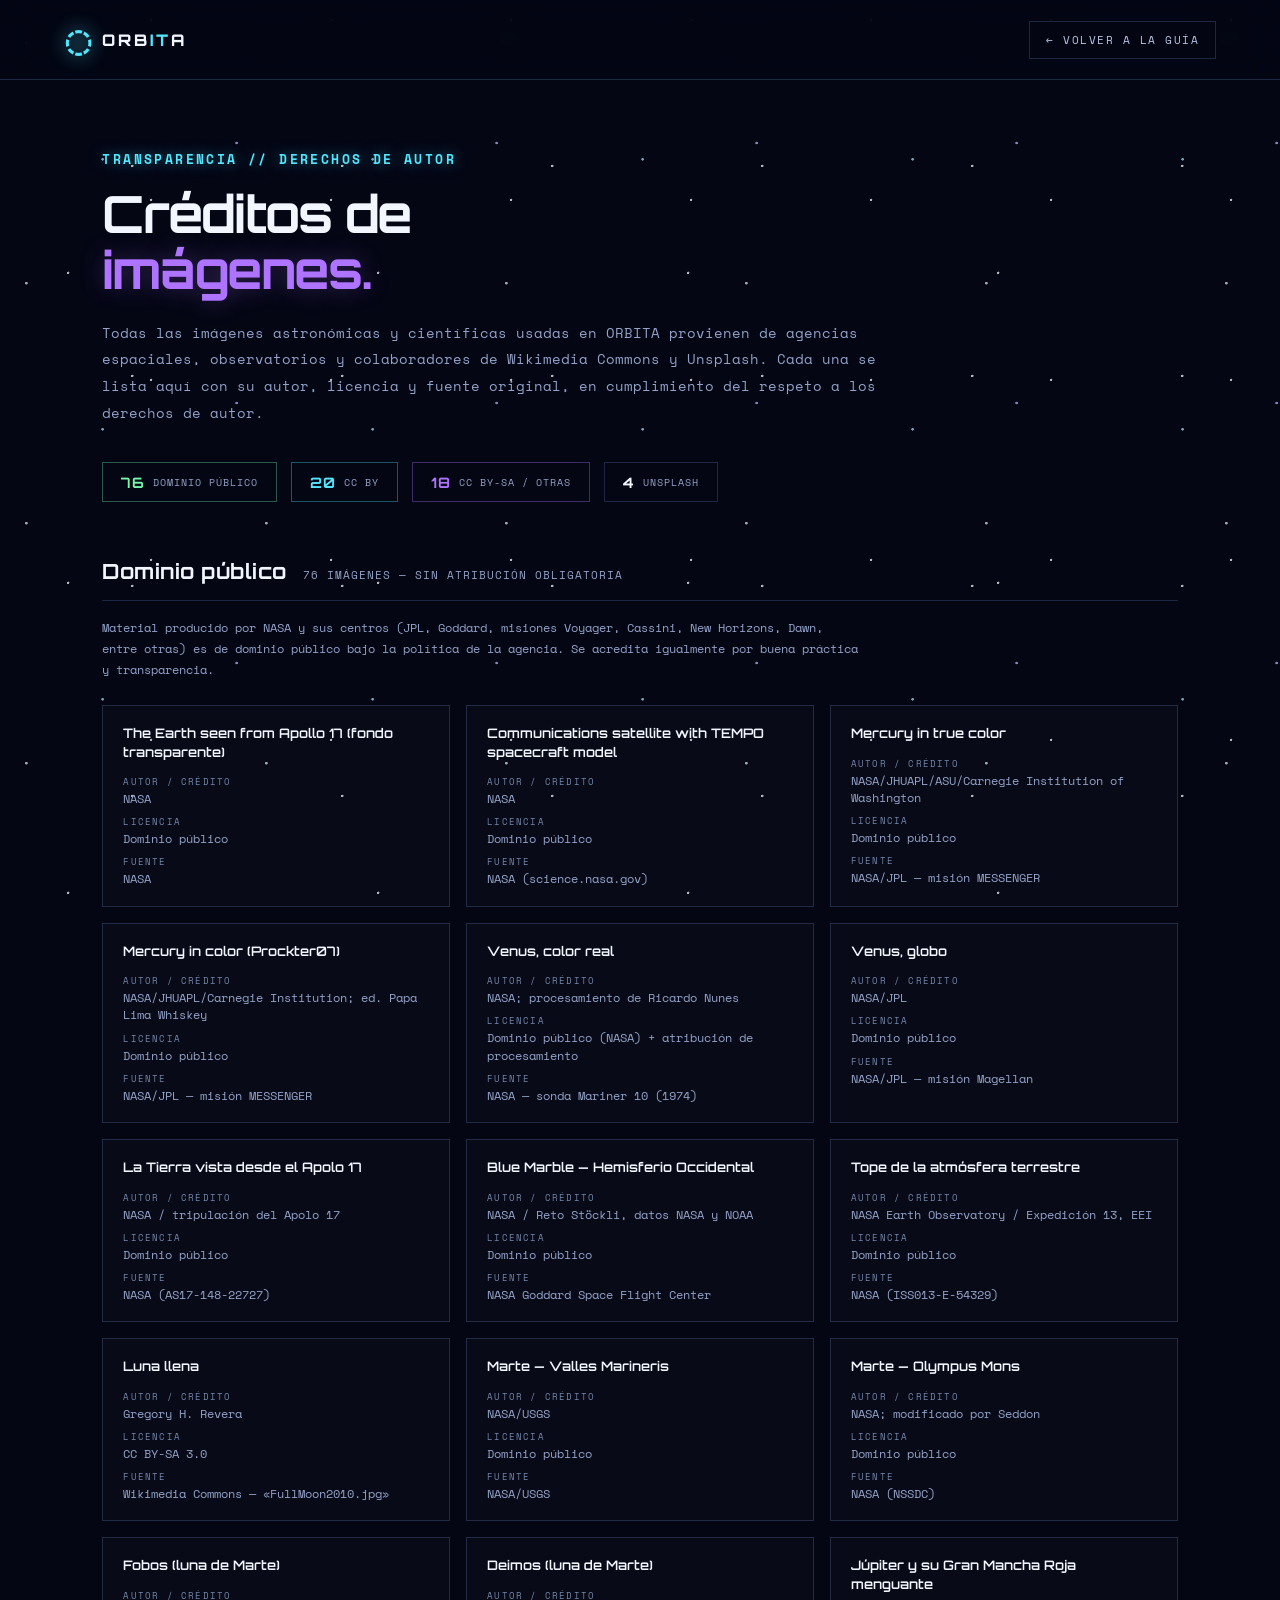
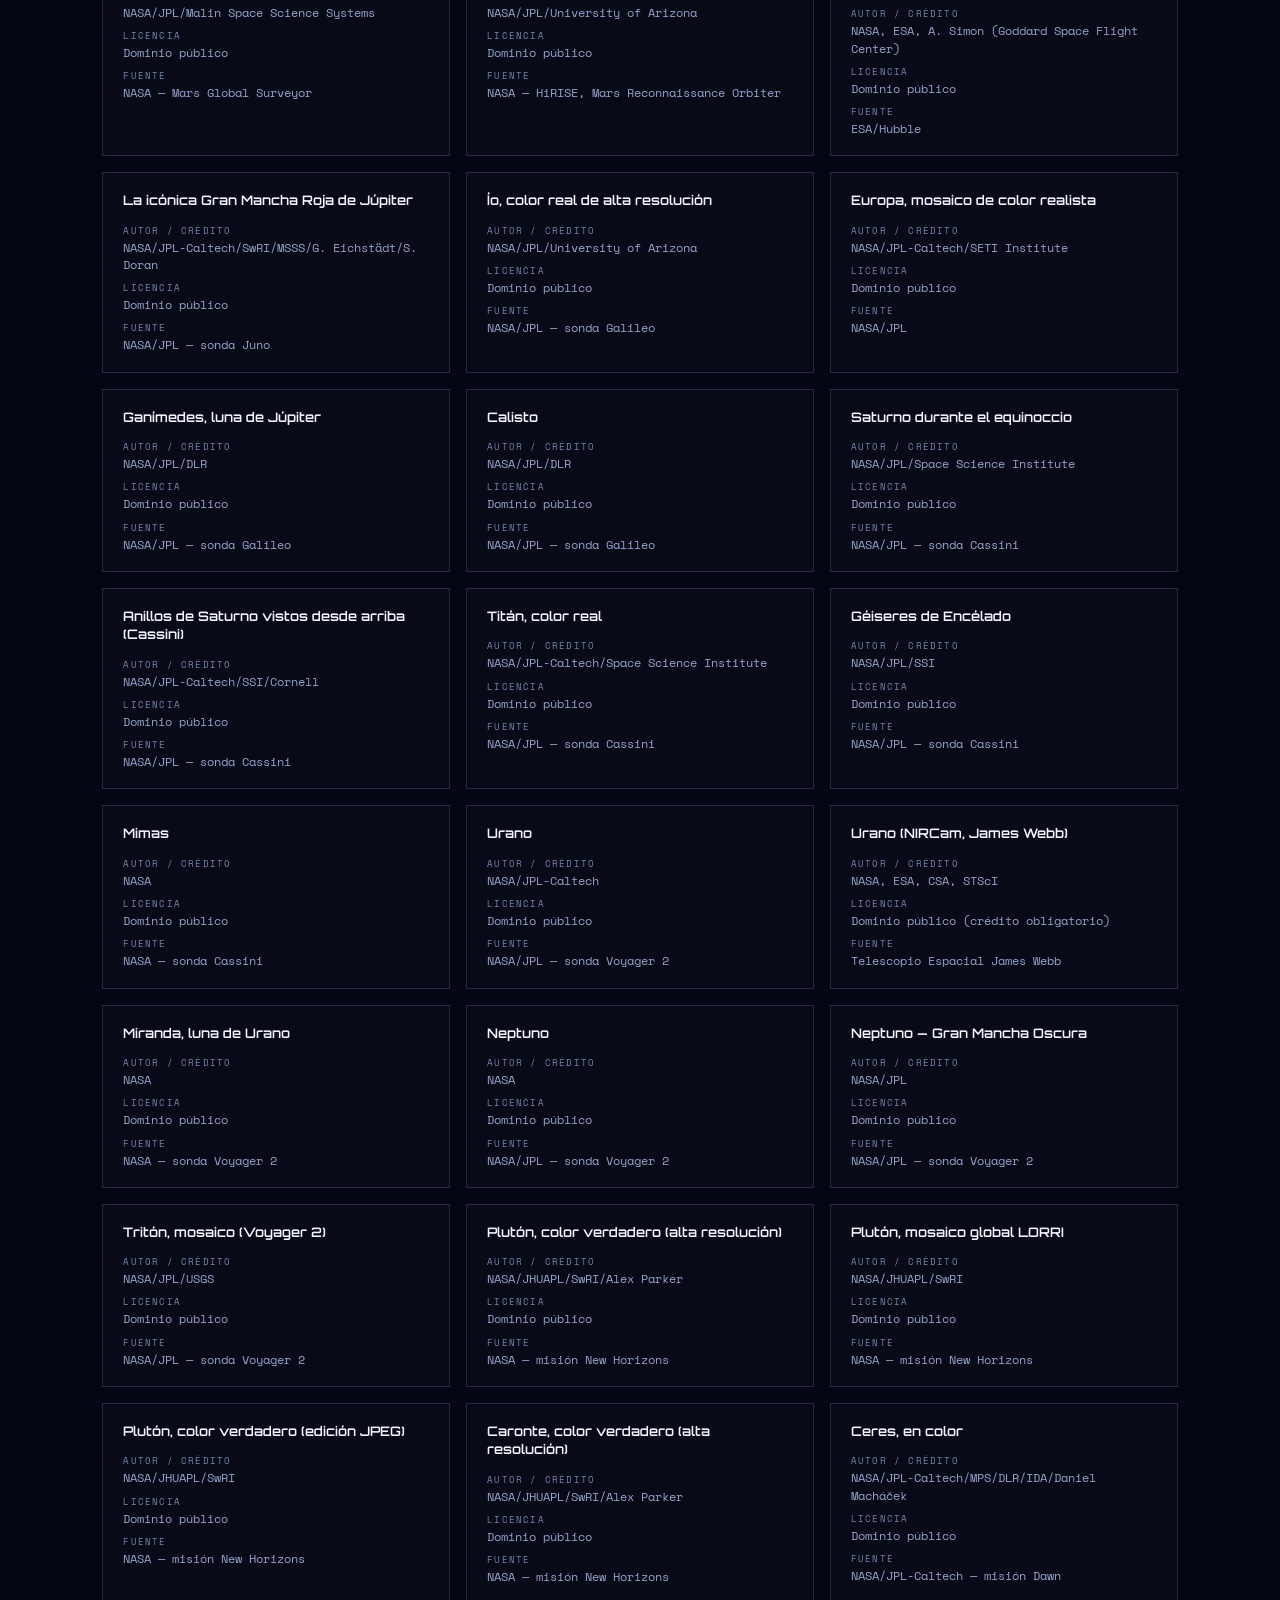
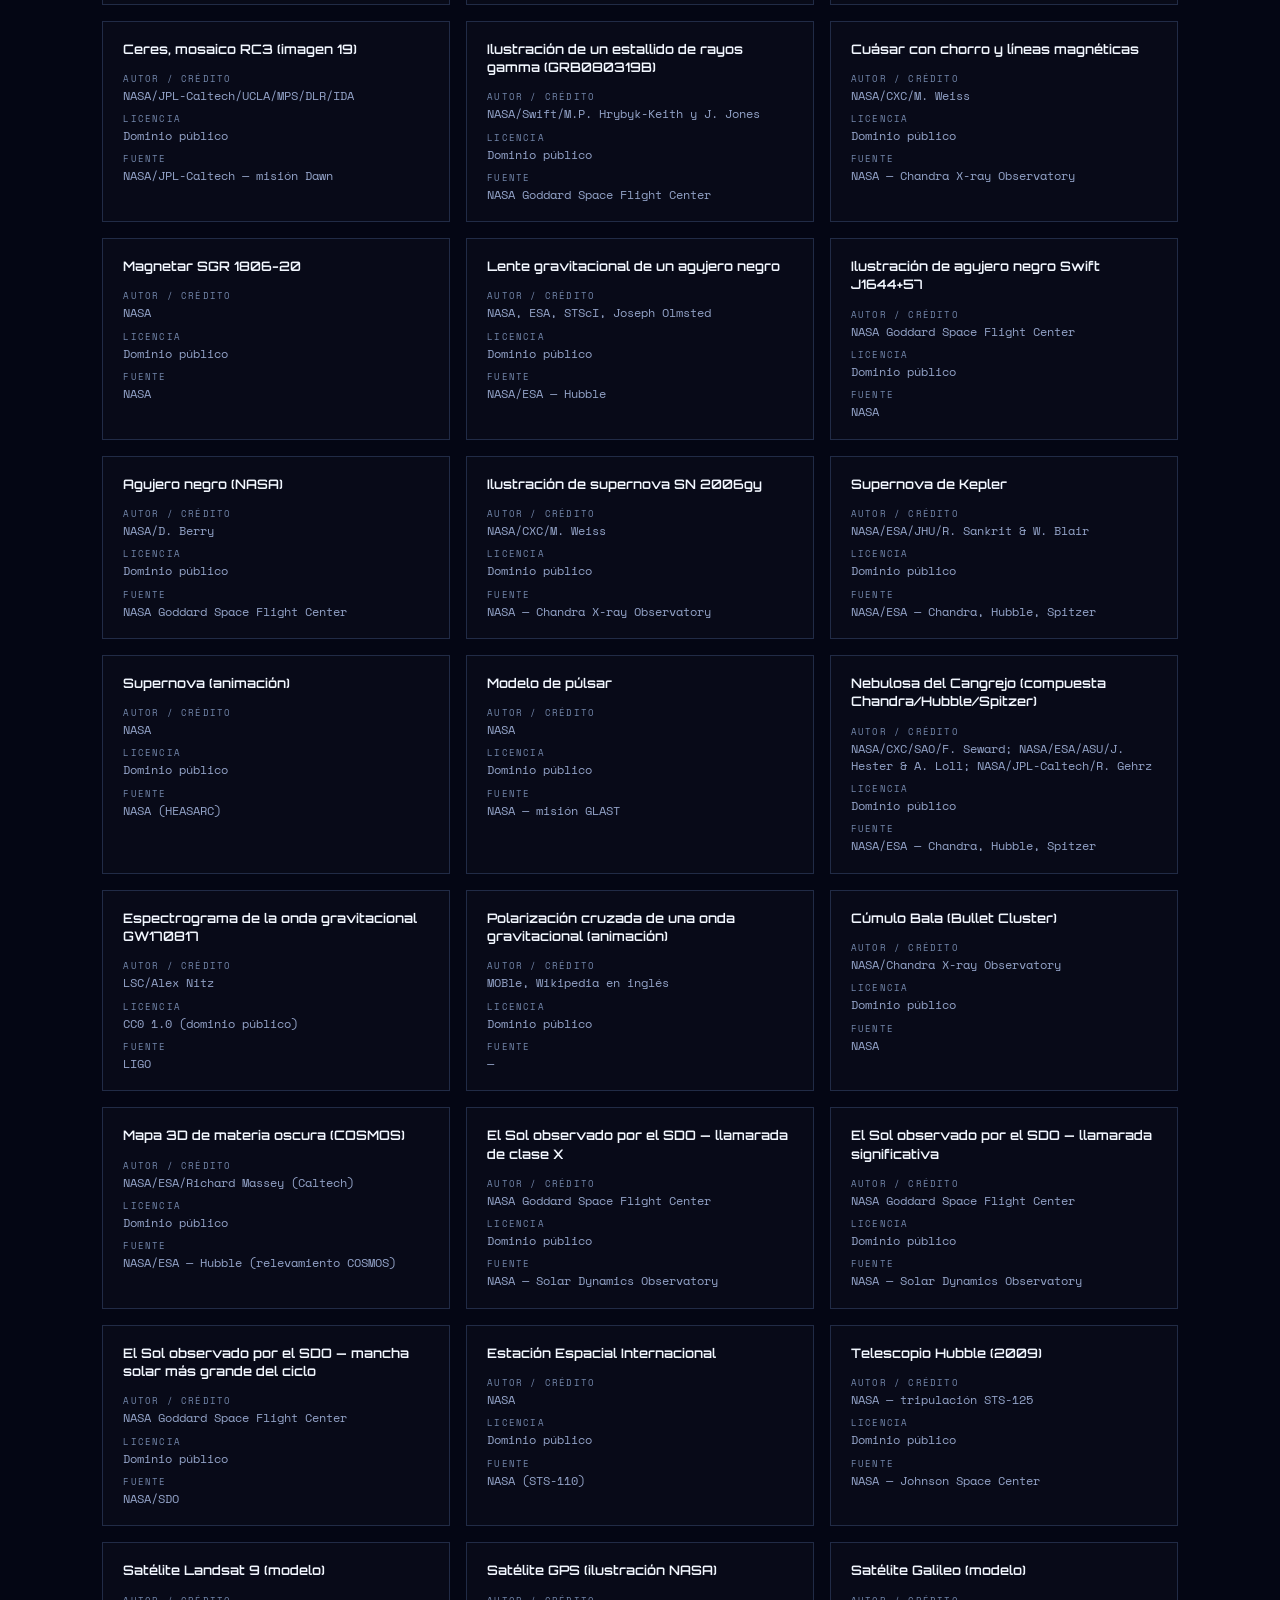
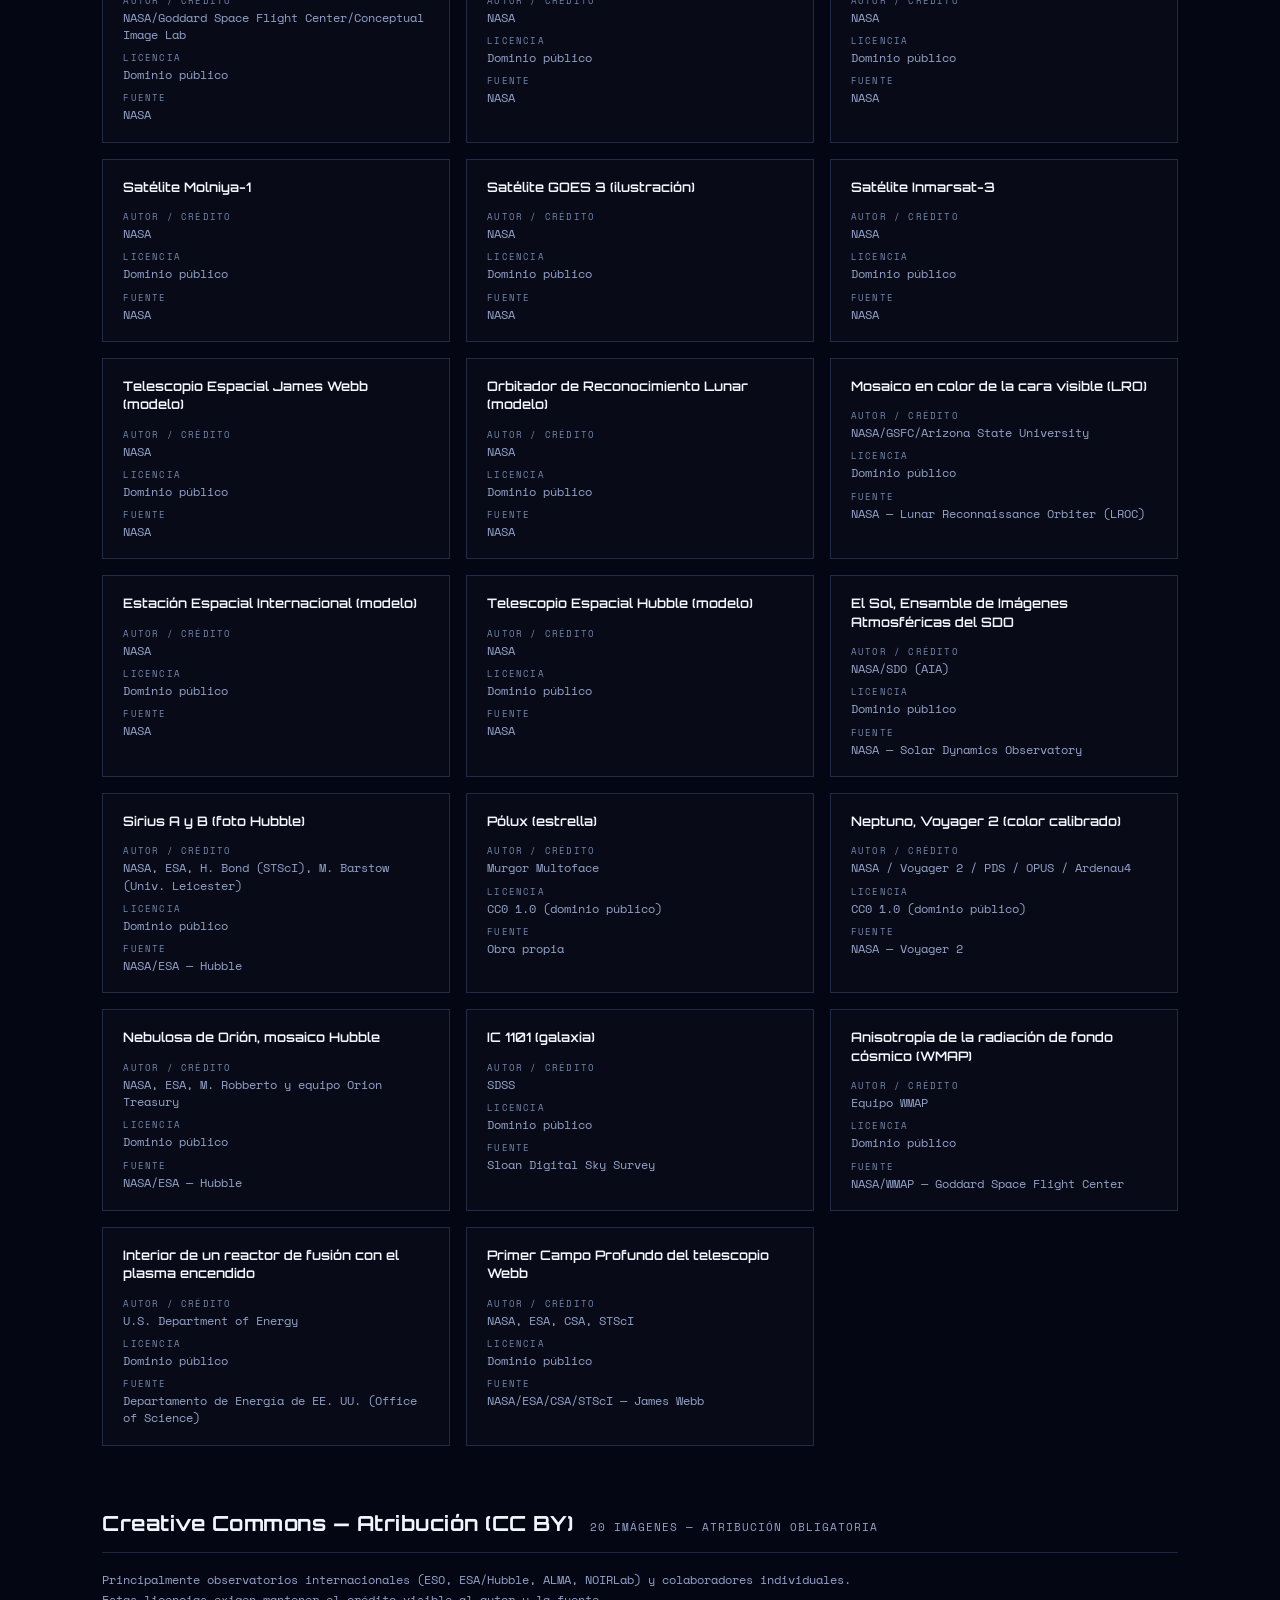
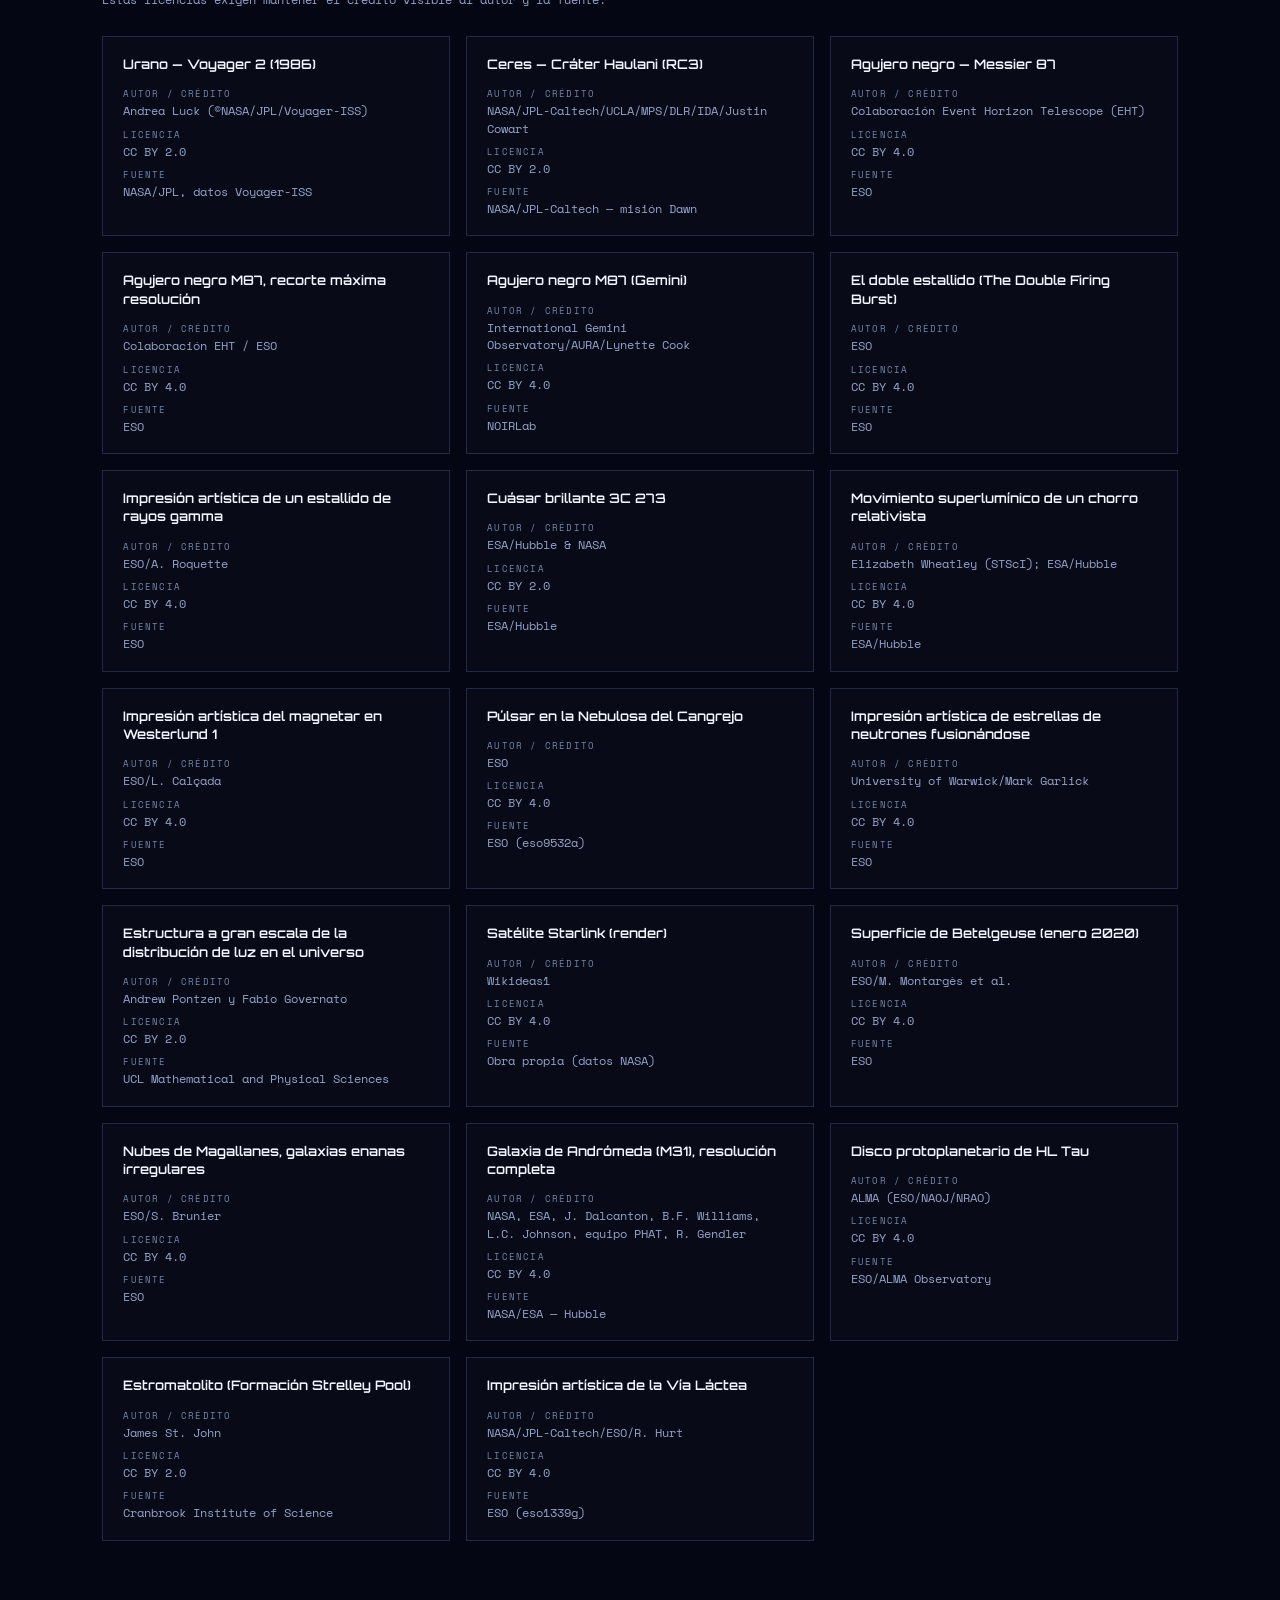
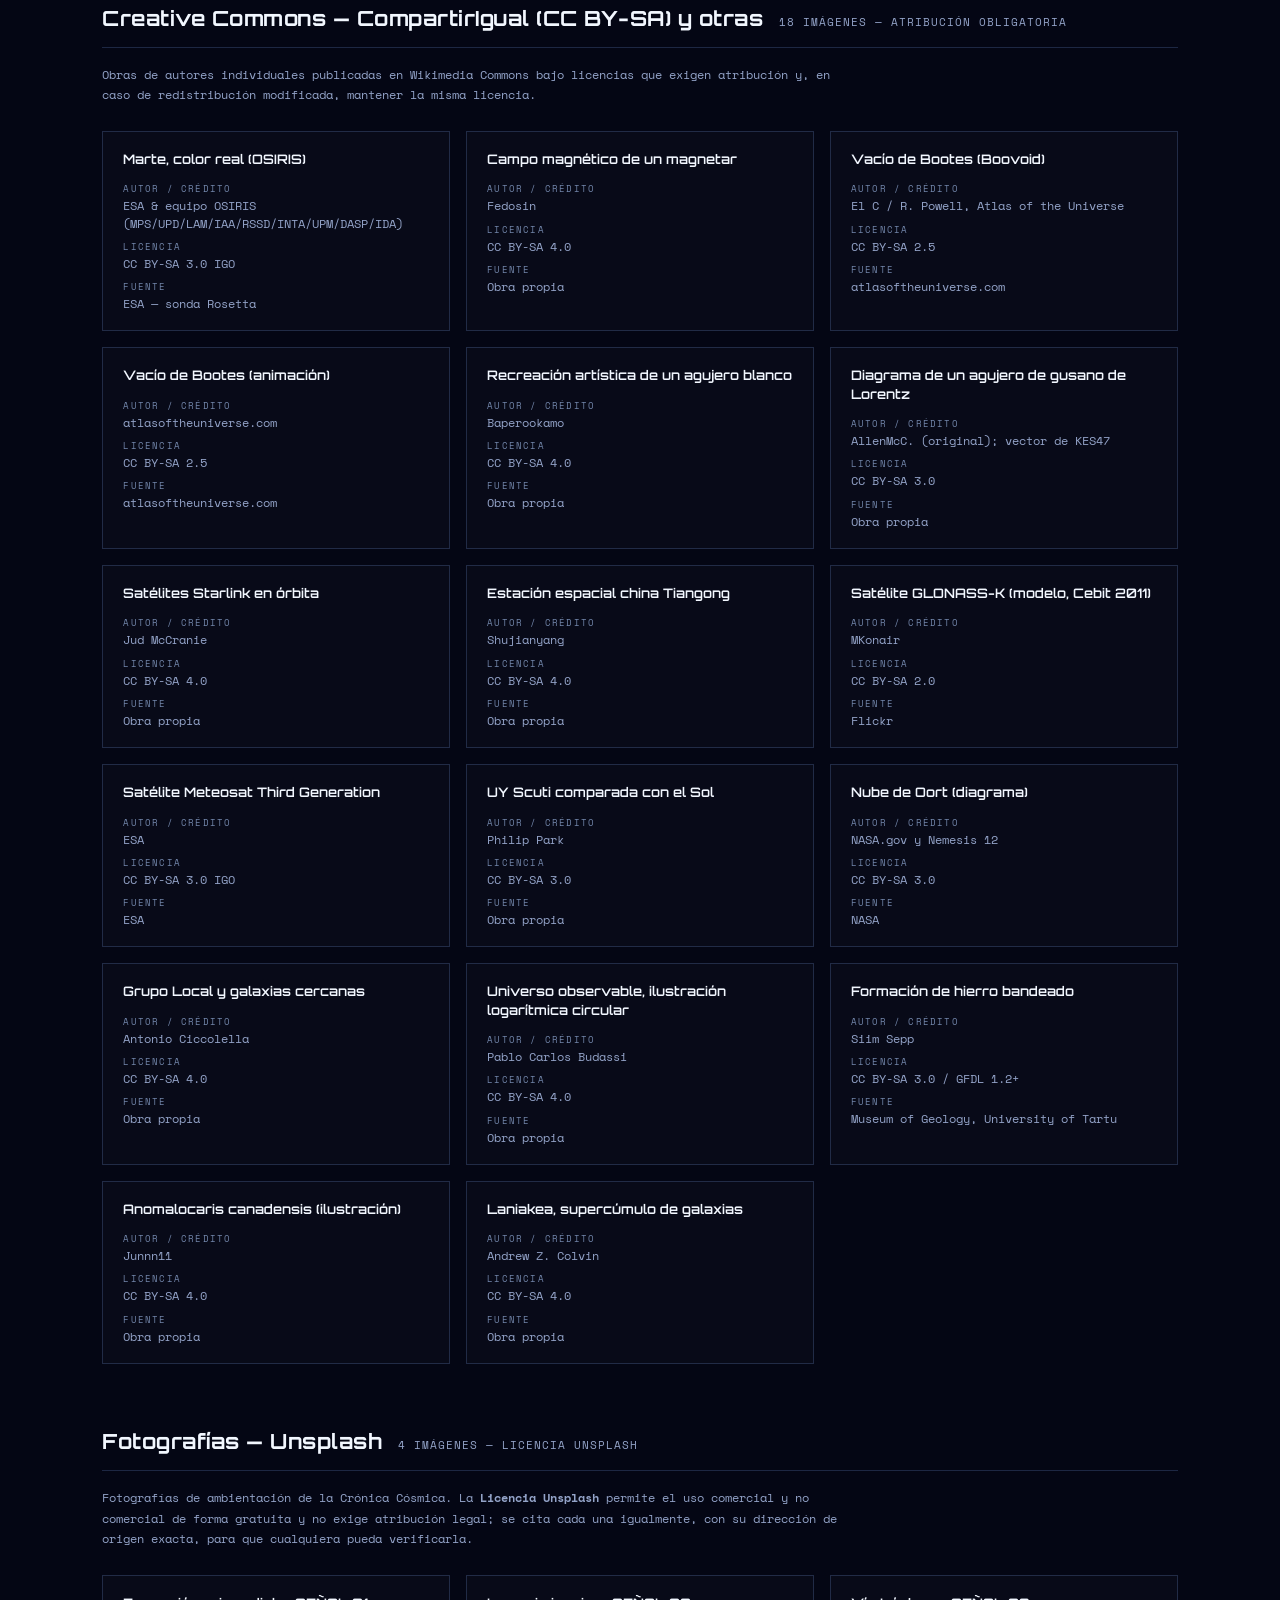
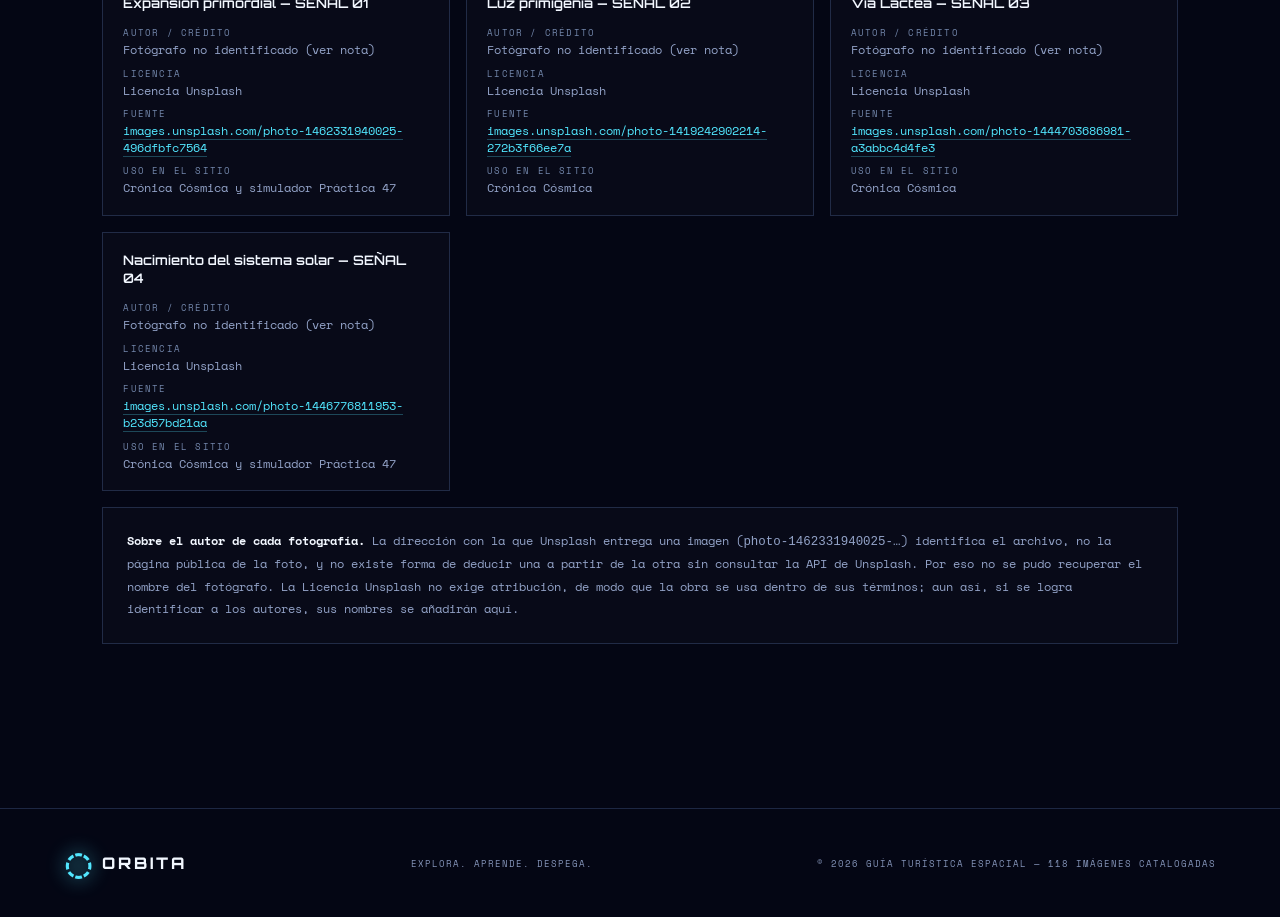
==== commit f3e6fdad: "Acredita el mosaico lunar del LRO Ficha nueva para la imagen que entra en la galeria del LRO: domini" ====
--- a/credits.html
+++ b/credits.html
@@ -24,7 +24,7 @@
     <p class="intro">Todas las imágenes astronómicas y científicas usadas en ORBITA provienen de agencias espaciales, observatorios y colaboradores de Wikimedia Commons y Unsplash. Cada una se lista aquí con su autor, licencia y fuente original, en cumplimiento del respeto a los derechos de autor.</p>
 
     <div class="stat-bar">
-      <span class="stat-chip pd"><strong>75</strong> DOMINIO PÚBLICO</span>
+      <span class="stat-chip pd"><strong>76</strong> DOMINIO PÚBLICO</span>
       <span class="stat-chip ccby"><strong>20</strong> CC BY</span>
       <span class="stat-chip ccsa"><strong>18</strong> CC BY-SA / OTRAS</span>
       <span class="stat-chip"><strong>4</strong> UNSPLASH</span>
@@ -101,7 +101,7 @@
 <article class="credit-card"><h3>Satélite GOES 3 (ilustración)</h3><dl><div><dt>AUTOR / CRÉDITO</dt><dd>NASA</dd></div><div><dt>LICENCIA</dt><dd>Dominio público</dd></div><div><dt>FUENTE</dt><dd>NASA</dd></div></dl></article>
 <article class="credit-card"><h3>Satélite Inmarsat-3</h3><dl><div><dt>AUTOR / CRÉDITO</dt><dd>NASA</dd></div><div><dt>LICENCIA</dt><dd>Dominio público</dd></div><div><dt>FUENTE</dt><dd>NASA</dd></div></dl></article>
 <article class="credit-card"><h3>Telescopio Espacial James Webb (modelo)</h3><dl><div><dt>AUTOR / CRÉDITO</dt><dd>NASA</dd></div><div><dt>LICENCIA</dt><dd>Dominio público</dd></div><div><dt>FUENTE</dt><dd>NASA</dd></div></dl></article>
-<article class="credit-card"><h3>Orbitador de Reconocimiento Lunar (modelo)</h3><dl><div><dt>AUTOR / CRÉDITO</dt><dd>NASA</dd></div><div><dt>LICENCIA</dt><dd>Dominio público</dd></div><div><dt>FUENTE</dt><dd>NASA</dd></div></dl></article>
+<article class="credit-card"><h3>Orbitador de Reconocimiento Lunar (modelo)</h3><dl><div><dt>AUTOR / CRÉDITO</dt><dd>NASA</dd></div><div><dt>LICENCIA</dt><dd>Dominio público</dd></div><div><dt>FUENTE</dt><dd>NASA</dd></div></dl></article><article class="credit-card"><h3>Mosaico en color de la cara visible (LRO)</h3><dl><div><dt>AUTOR / CRÉDITO</dt><dd>NASA/GSFC/Arizona State University</dd></div><div><dt>LICENCIA</dt><dd>Dominio público</dd></div><div><dt>FUENTE</dt><dd>NASA — Lunar Reconnaissance Orbiter (LROC)</dd></div></dl></article>
 <article class="credit-card"><h3>Estación Espacial Internacional (modelo)</h3><dl><div><dt>AUTOR / CRÉDITO</dt><dd>NASA</dd></div><div><dt>LICENCIA</dt><dd>Dominio público</dd></div><div><dt>FUENTE</dt><dd>NASA</dd></div></dl></article>
 <article class="credit-card"><h3>Telescopio Espacial Hubble (modelo)</h3><dl><div><dt>AUTOR / CRÉDITO</dt><dd>NASA</dd></div><div><dt>LICENCIA</dt><dd>Dominio público</dd></div><div><dt>FUENTE</dt><dd>NASA</dd></div></dl></article>
 <article class="credit-card"><h3>El Sol, Ensamble de Imágenes Atmosféricas del SDO</h3><dl><div><dt>AUTOR / CRÉDITO</dt><dd>NASA/SDO (AIA)</dd></div><div><dt>LICENCIA</dt><dd>Dominio público</dd></div><div><dt>FUENTE</dt><dd>NASA — Solar Dynamics Observatory</dd></div></dl></article>
@@ -195,7 +195,7 @@
   <footer>
     <a class="brand" href="index.html#inicio"><span class="brand-mark">◌</span><span>ORBITA</span></a>
     <p>EXPLORA. APRENDE. DESPEGA.</p>
-    <p>© 2026 GUÍA TURÍSTICA ESPACIAL — 117 IMÁGENES CATALOGADAS</p>
+    <p>© 2026 GUÍA TURÍSTICA ESPACIAL — 118 IMÁGENES CATALOGADAS</p>
   </footer>
 </body>
 </html>
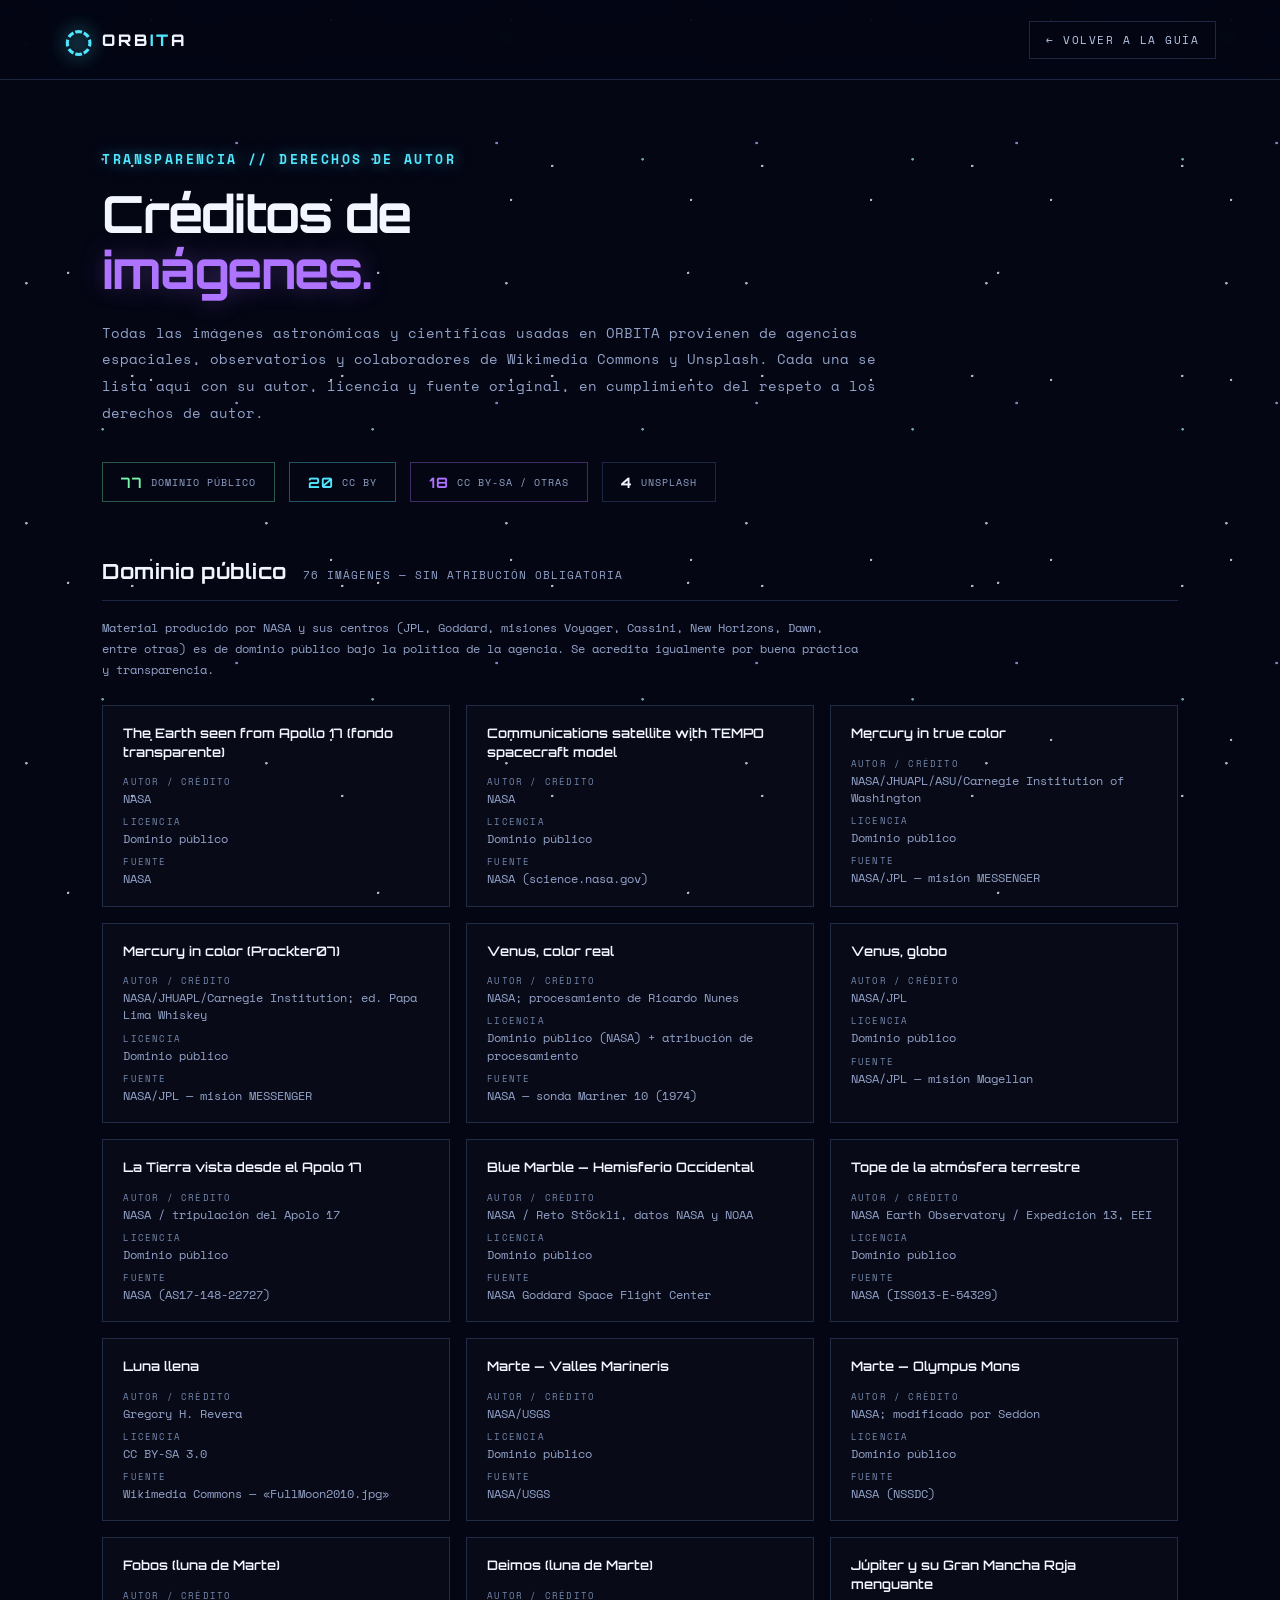
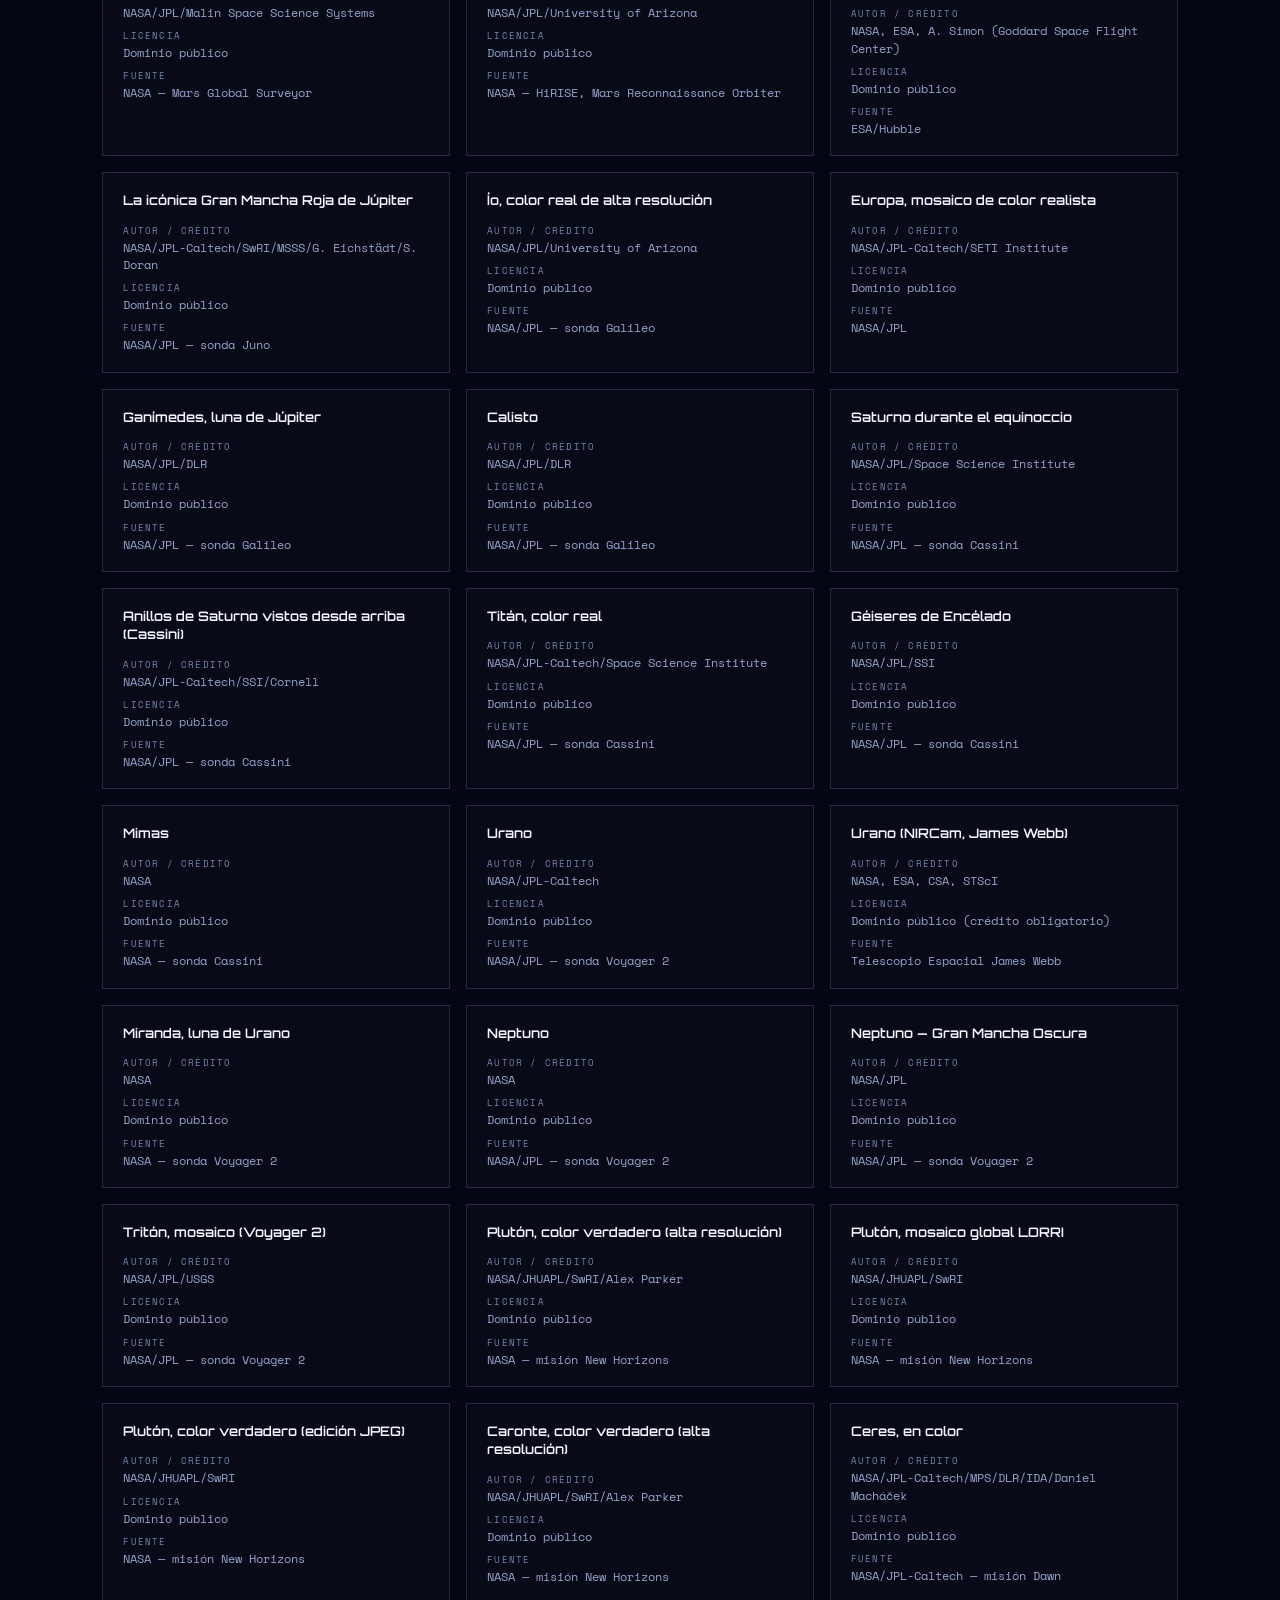
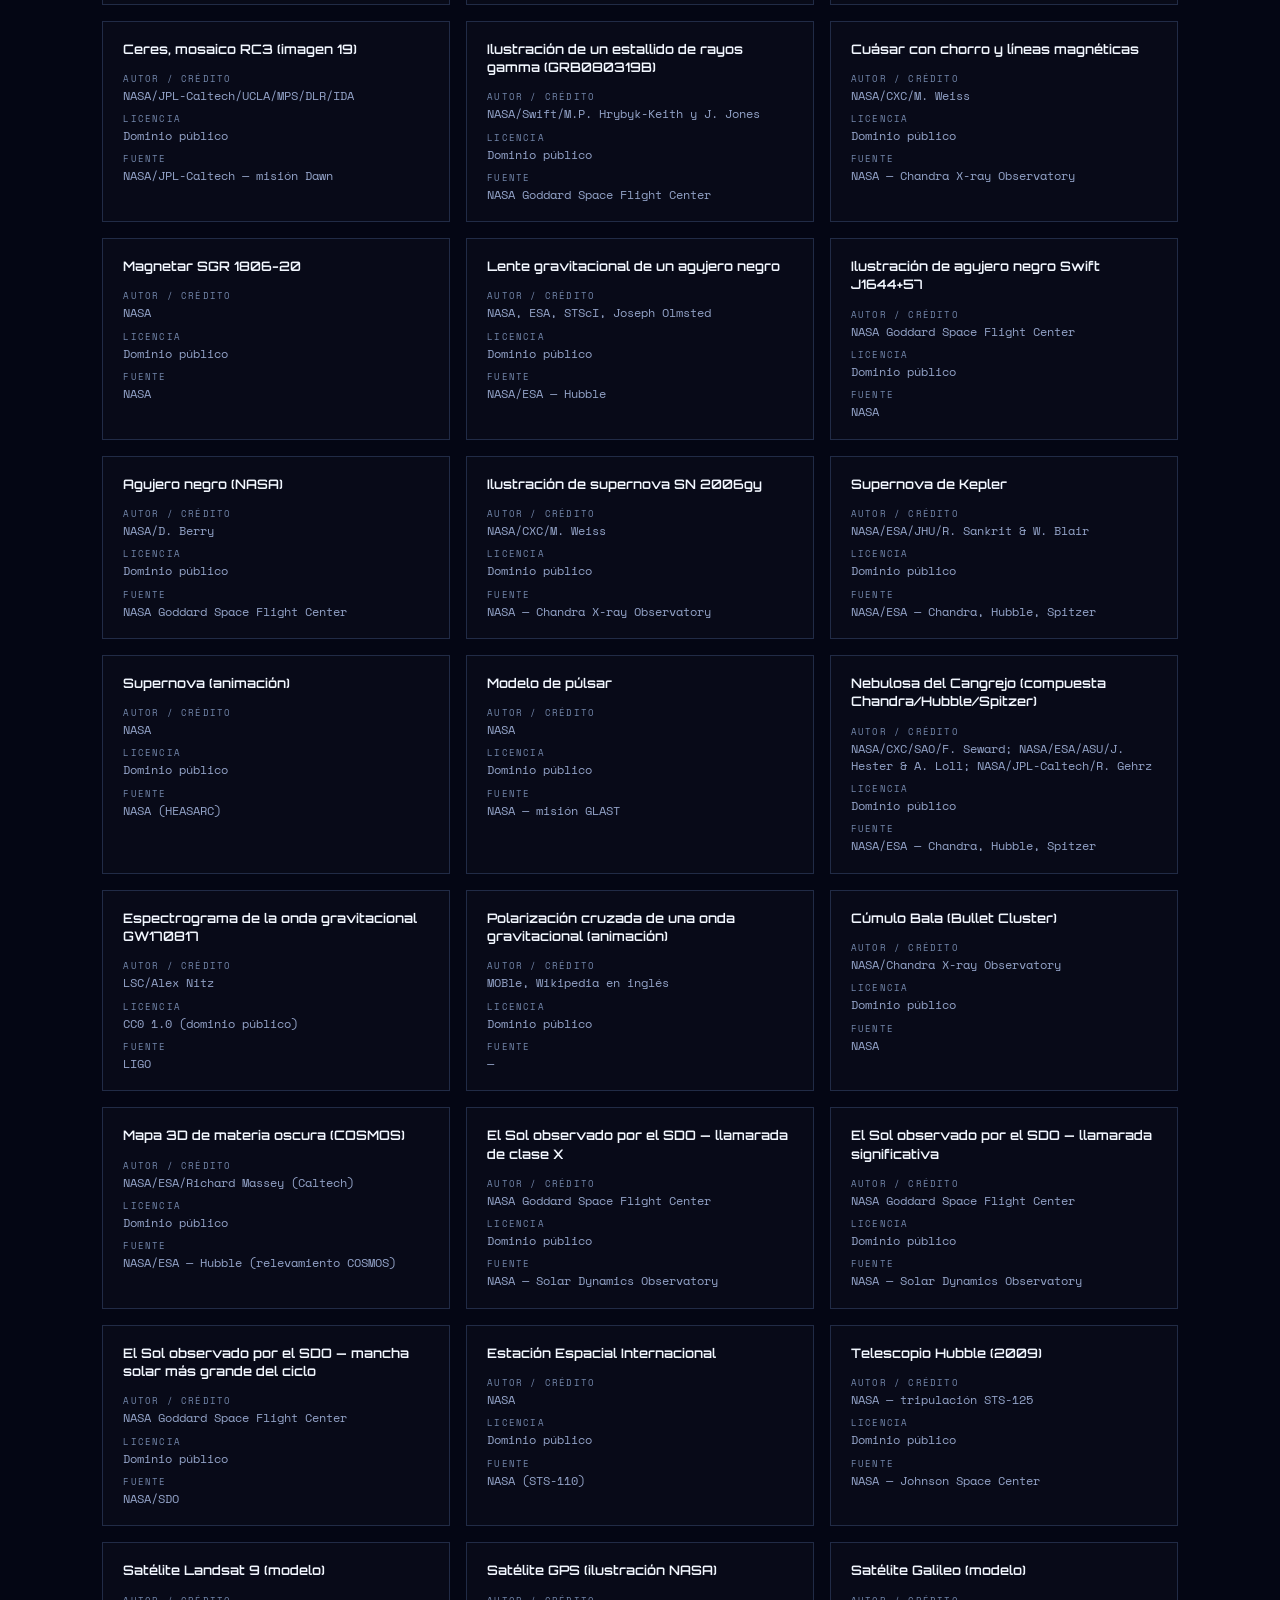
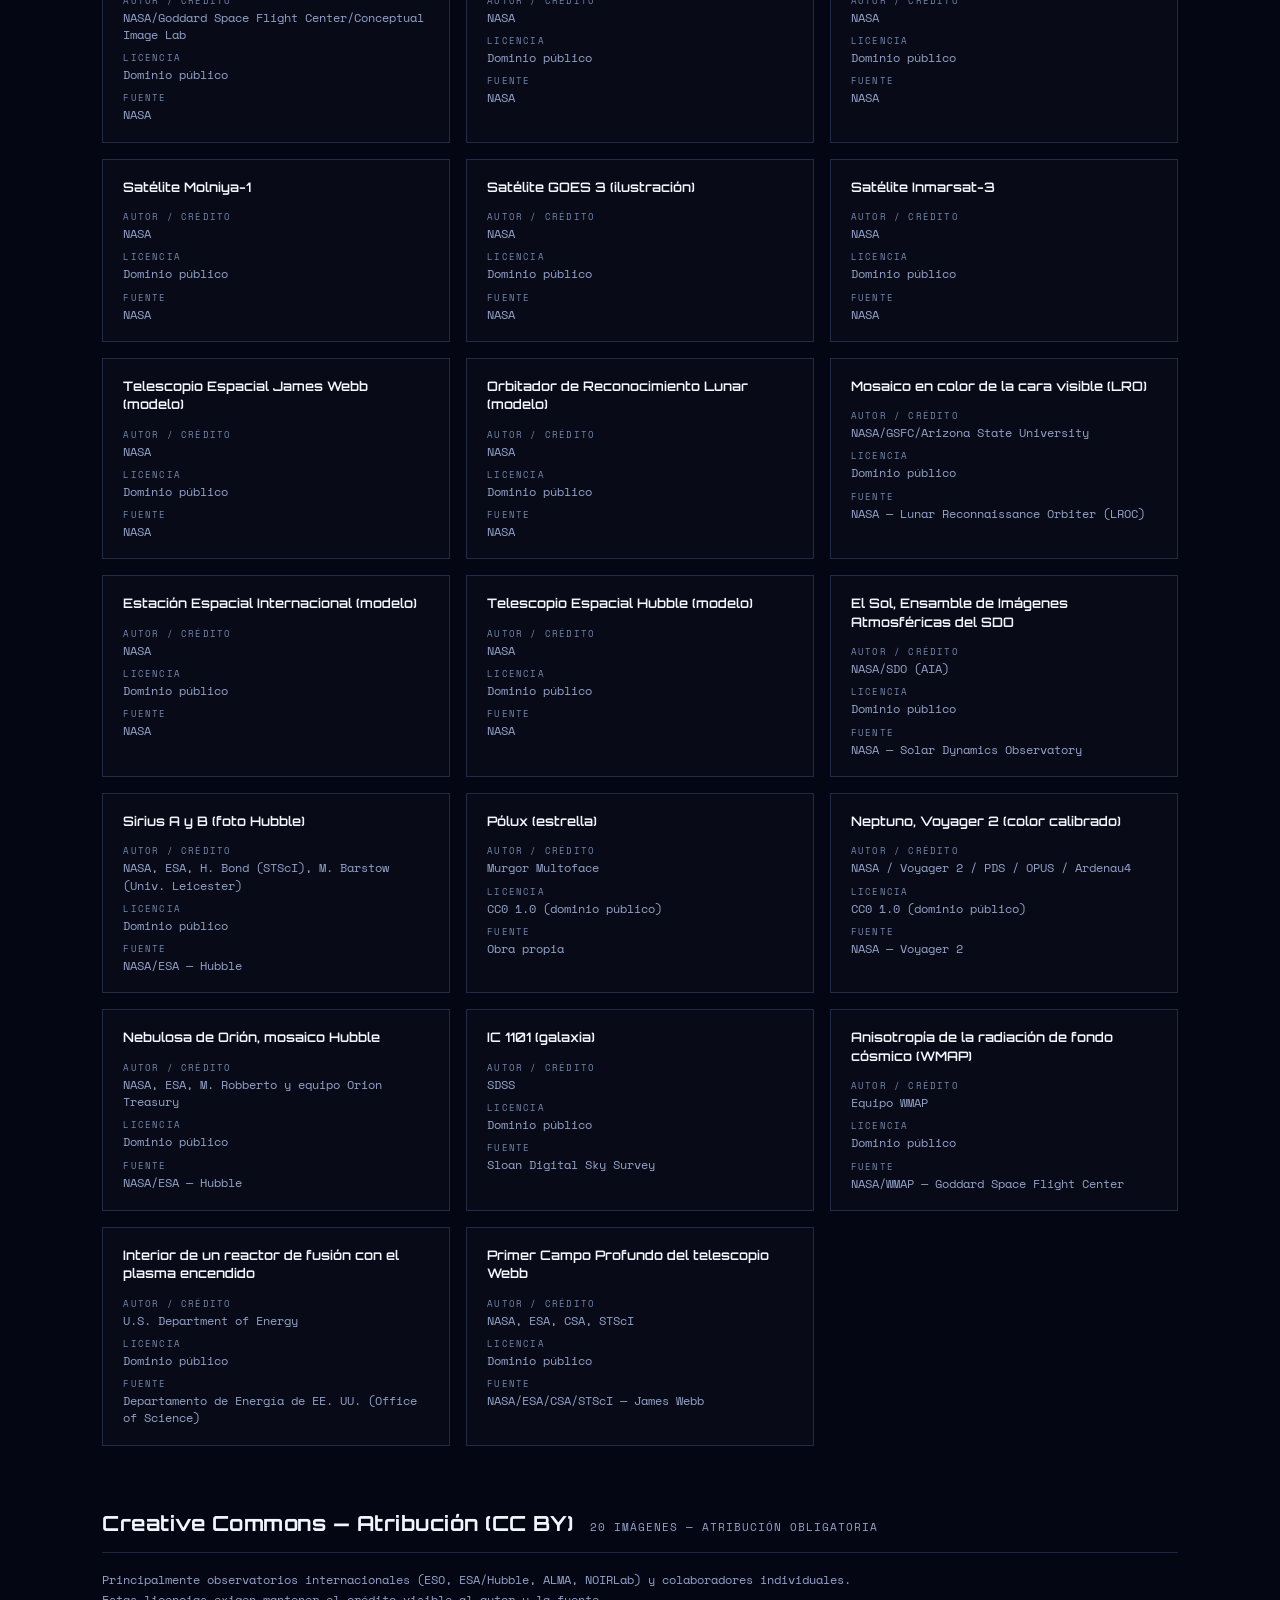
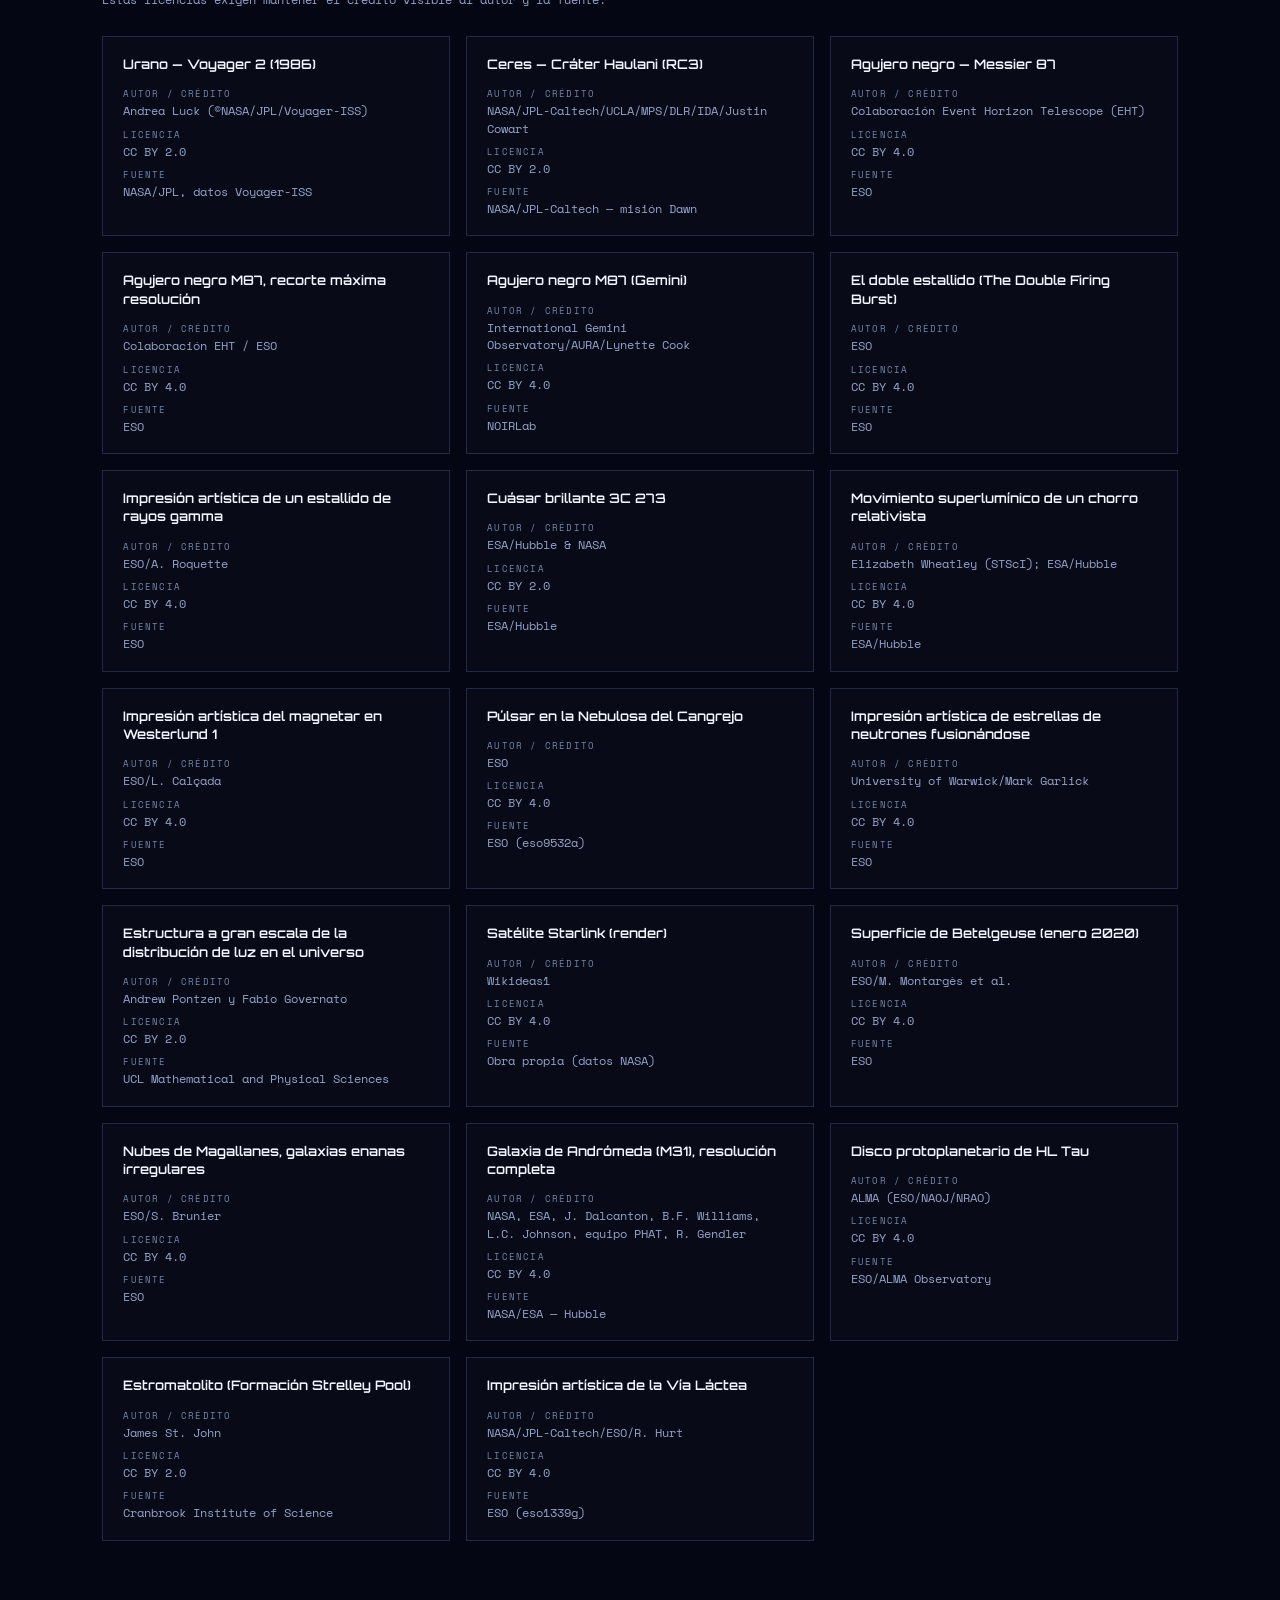
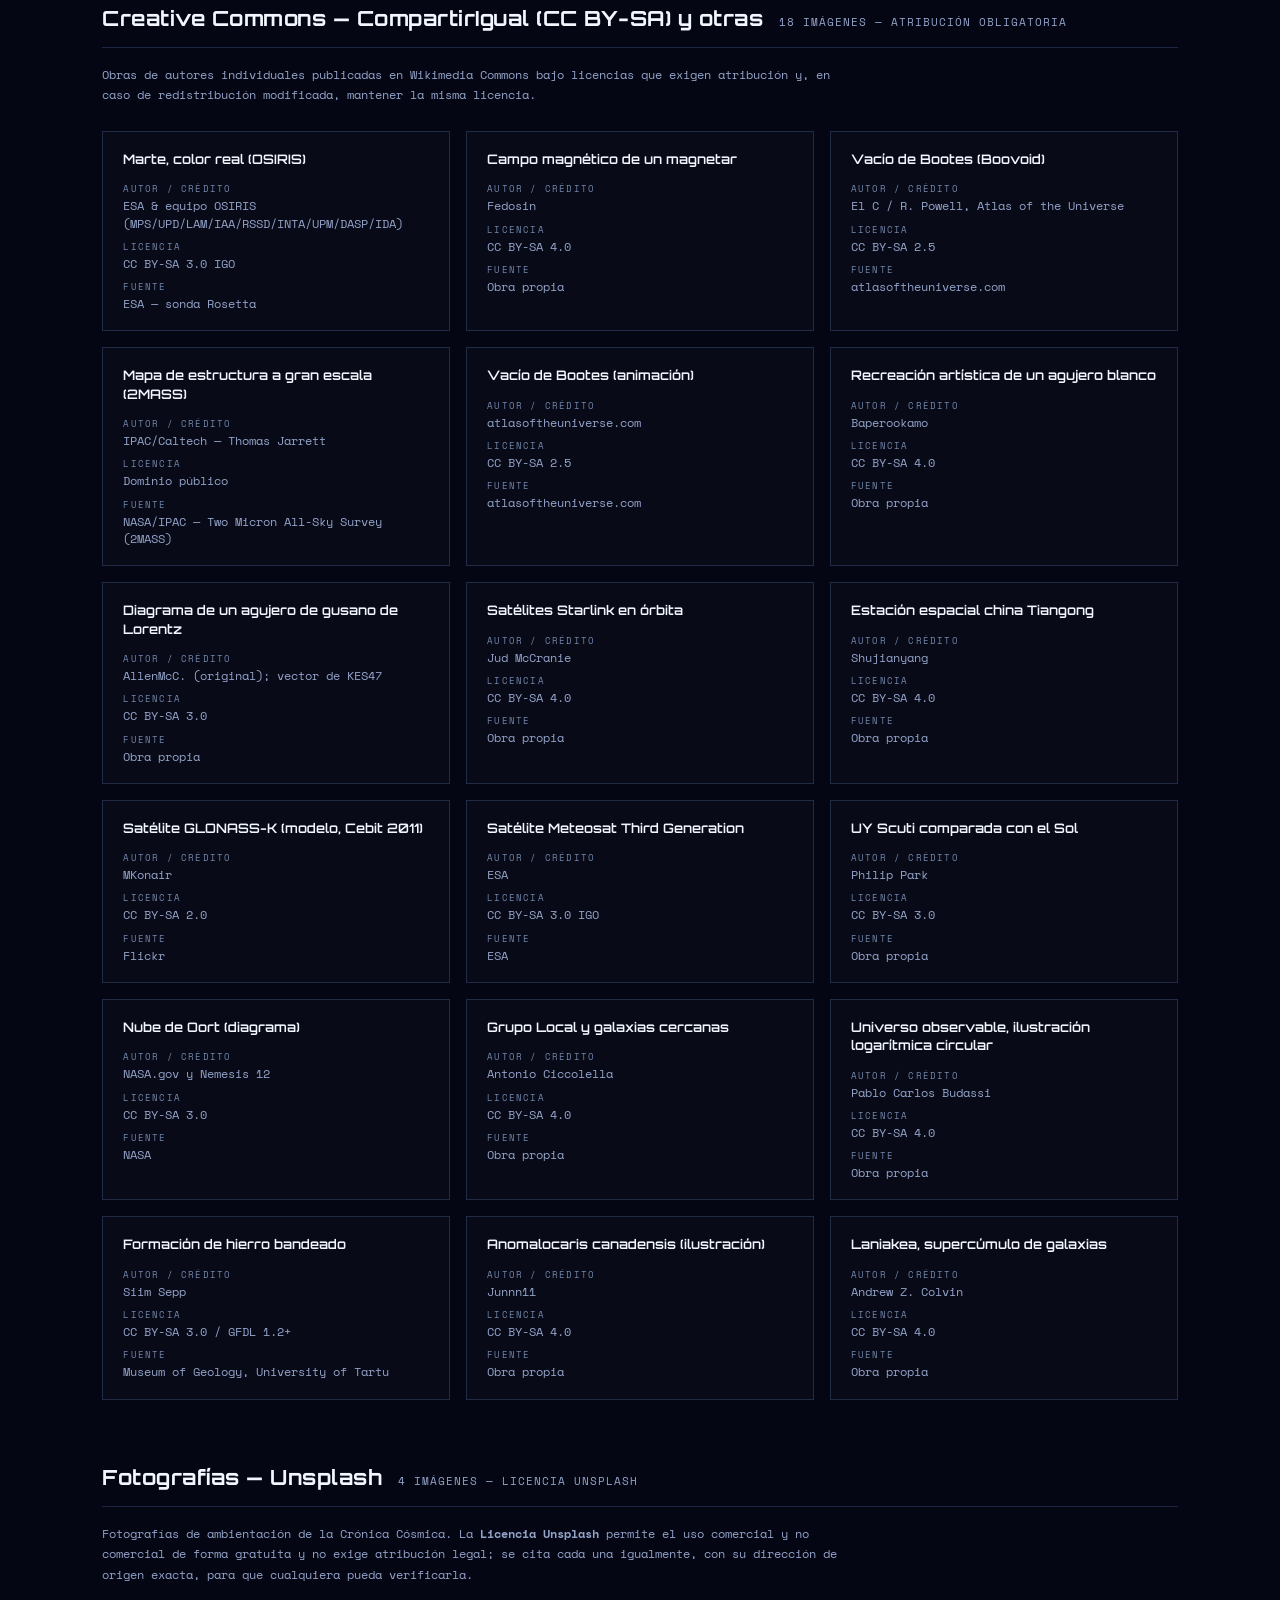
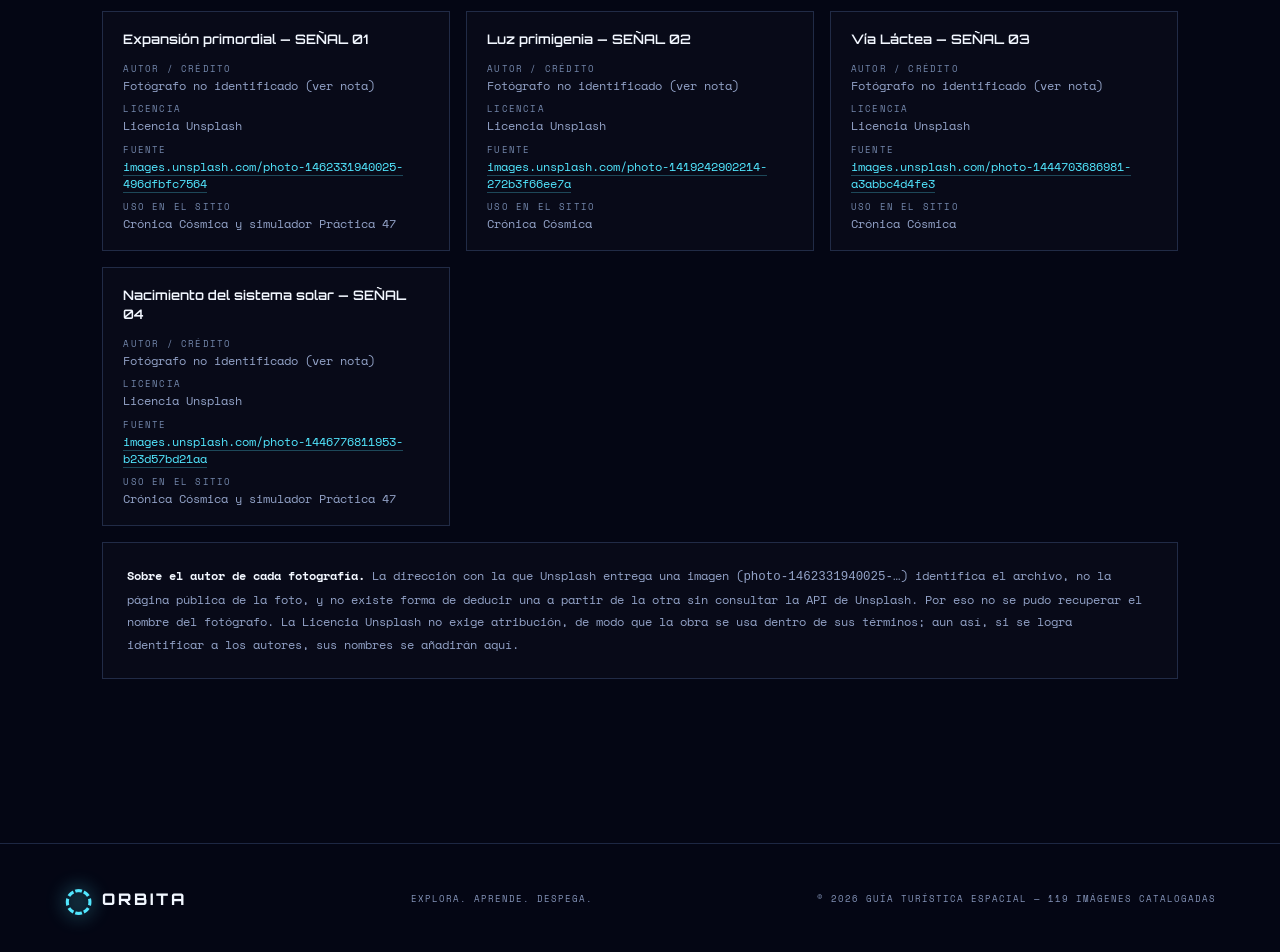
==== commit e8839c53: "Acredita el mapa 2MASS del Vacio de Bootes Ficha nueva: dominio publico, IPAC/Caltech (Thomas Jarret" ====
--- a/credits.html
+++ b/credits.html
@@ -24,7 +24,7 @@
     <p class="intro">Todas las imágenes astronómicas y científicas usadas en ORBITA provienen de agencias espaciales, observatorios y colaboradores de Wikimedia Commons y Unsplash. Cada una se lista aquí con su autor, licencia y fuente original, en cumplimiento del respeto a los derechos de autor.</p>
 
     <div class="stat-bar">
-      <span class="stat-chip pd"><strong>76</strong> DOMINIO PÚBLICO</span>
+      <span class="stat-chip pd"><strong>77</strong> DOMINIO PÚBLICO</span>
       <span class="stat-chip ccby"><strong>20</strong> CC BY</span>
       <span class="stat-chip ccsa"><strong>18</strong> CC BY-SA / OTRAS</span>
       <span class="stat-chip"><strong>4</strong> UNSPLASH</span>
@@ -155,7 +155,7 @@
       <div class="credit-grid">
         <article class="credit-card"><h3>Marte, color real (OSIRIS)</h3><dl><div><dt>AUTOR / CRÉDITO</dt><dd>ESA &amp; equipo OSIRIS (MPS/UPD/LAM/IAA/RSSD/INTA/UPM/DASP/IDA)</dd></div><div><dt>LICENCIA</dt><dd>CC BY-SA 3.0 IGO</dd></div><div><dt>FUENTE</dt><dd>ESA — sonda Rosetta</dd></div></dl></article>
 <article class="credit-card"><h3>Campo magnético de un magnetar</h3><dl><div><dt>AUTOR / CRÉDITO</dt><dd>Fedosin</dd></div><div><dt>LICENCIA</dt><dd>CC BY-SA 4.0</dd></div><div><dt>FUENTE</dt><dd>Obra propia</dd></div></dl></article>
-<article class="credit-card"><h3>Vacío de Bootes (Boovoid)</h3><dl><div><dt>AUTOR / CRÉDITO</dt><dd>El C / R. Powell, Atlas of the Universe</dd></div><div><dt>LICENCIA</dt><dd>CC BY-SA 2.5</dd></div><div><dt>FUENTE</dt><dd>atlasoftheuniverse.com</dd></div></dl></article>
+<article class="credit-card"><h3>Vacío de Bootes (Boovoid)</h3><dl><div><dt>AUTOR / CRÉDITO</dt><dd>El C / R. Powell, Atlas of the Universe</dd></div><div><dt>LICENCIA</dt><dd>CC BY-SA 2.5</dd></div><div><dt>FUENTE</dt><dd>atlasoftheuniverse.com</dd></div></dl></article><article class="credit-card"><h3>Mapa de estructura a gran escala (2MASS)</h3><dl><div><dt>AUTOR / CRÉDITO</dt><dd>IPAC/Caltech — Thomas Jarrett</dd></div><div><dt>LICENCIA</dt><dd>Dominio público</dd></div><div><dt>FUENTE</dt><dd>NASA/IPAC — Two Micron All-Sky Survey (2MASS)</dd></div></dl></article>
 <article class="credit-card"><h3>Vacío de Bootes (animación)</h3><dl><div><dt>AUTOR / CRÉDITO</dt><dd>atlasoftheuniverse.com</dd></div><div><dt>LICENCIA</dt><dd>CC BY-SA 2.5</dd></div><div><dt>FUENTE</dt><dd>atlasoftheuniverse.com</dd></div></dl></article>
 <article class="credit-card"><h3>Recreación artística de un agujero blanco</h3><dl><div><dt>AUTOR / CRÉDITO</dt><dd>Baperookamo</dd></div><div><dt>LICENCIA</dt><dd>CC BY-SA 4.0</dd></div><div><dt>FUENTE</dt><dd>Obra propia</dd></div></dl></article>
 <article class="credit-card"><h3>Diagrama de un agujero de gusano de Lorentz</h3><dl><div><dt>AUTOR / CRÉDITO</dt><dd>AllenMcC. (original); vector de KES47</dd></div><div><dt>LICENCIA</dt><dd>CC BY-SA 3.0</dd></div><div><dt>FUENTE</dt><dd>Obra propia</dd></div></dl></article>
@@ -195,7 +195,7 @@
   <footer>
     <a class="brand" href="index.html#inicio"><span class="brand-mark">◌</span><span>ORBITA</span></a>
     <p>EXPLORA. APRENDE. DESPEGA.</p>
-    <p>© 2026 GUÍA TURÍSTICA ESPACIAL — 118 IMÁGENES CATALOGADAS</p>
+    <p>© 2026 GUÍA TURÍSTICA ESPACIAL — 119 IMÁGENES CATALOGADAS</p>
   </footer>
 </body>
 </html>
